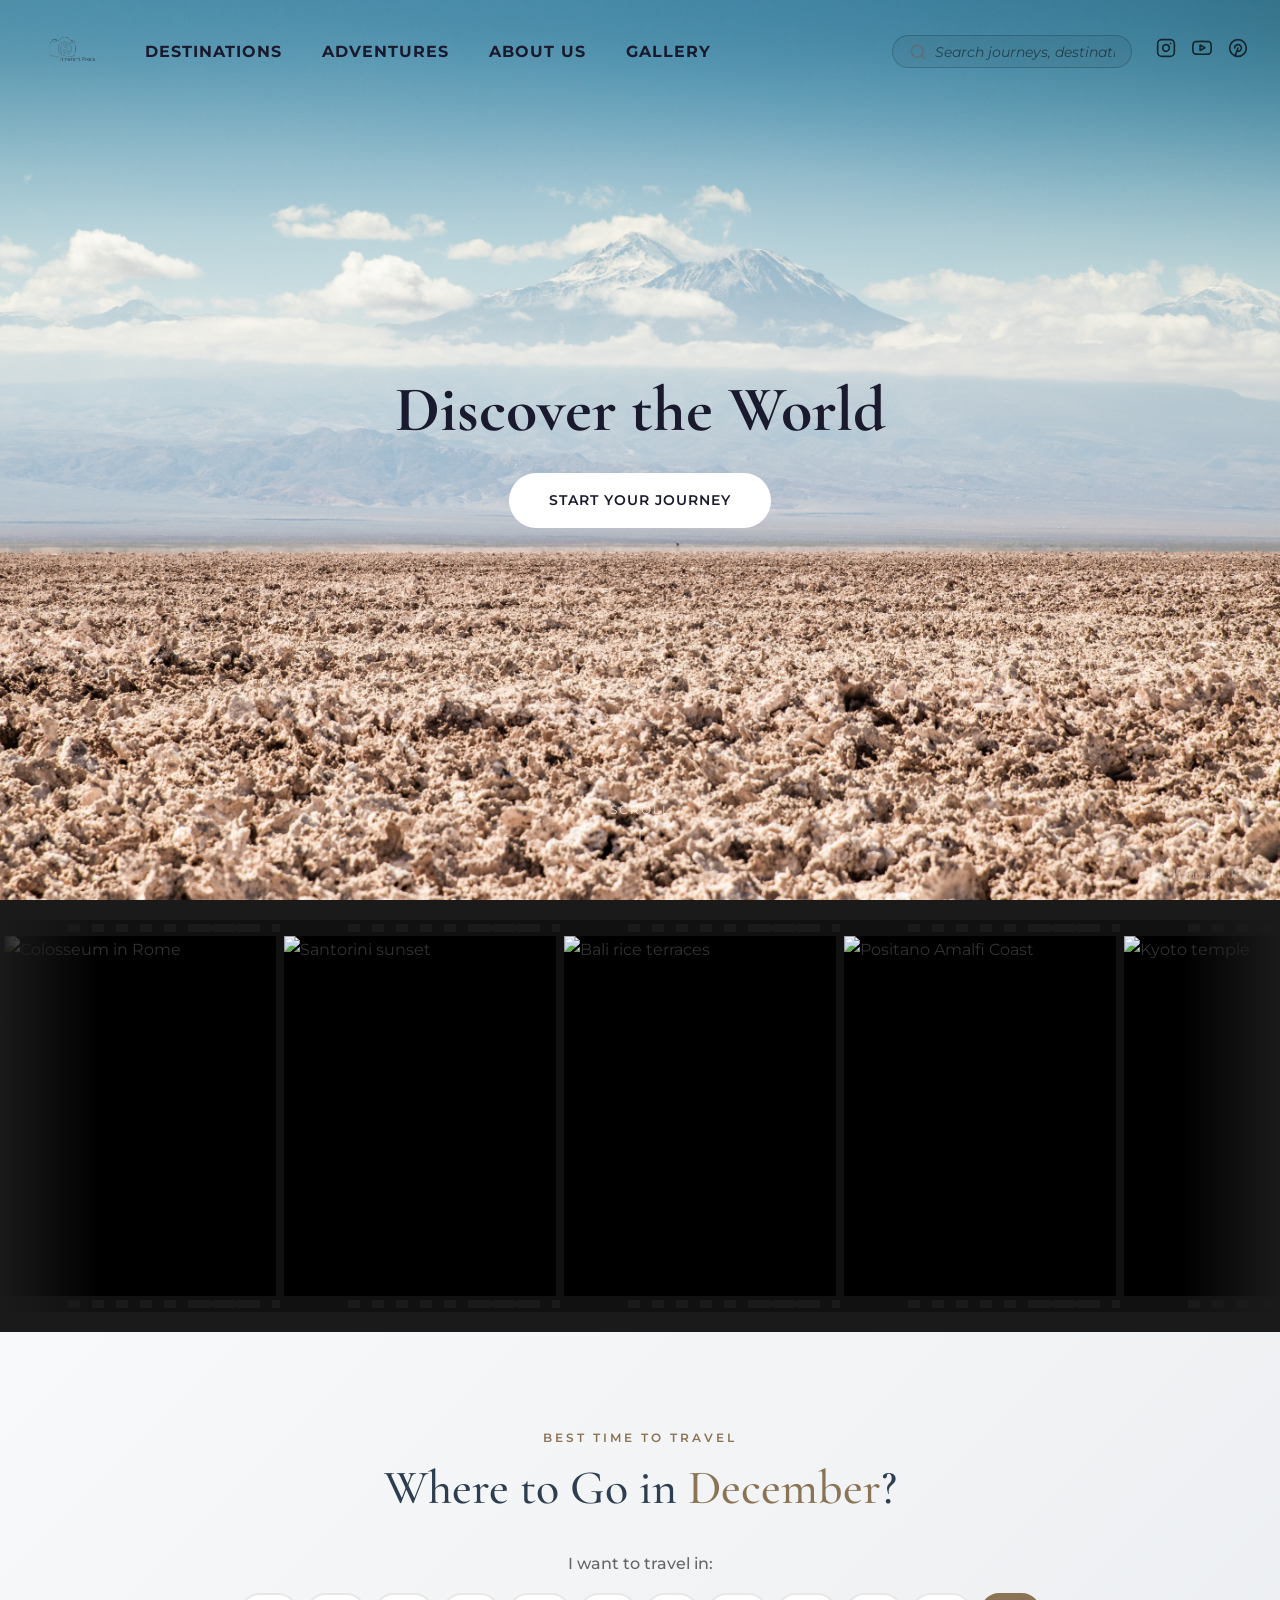
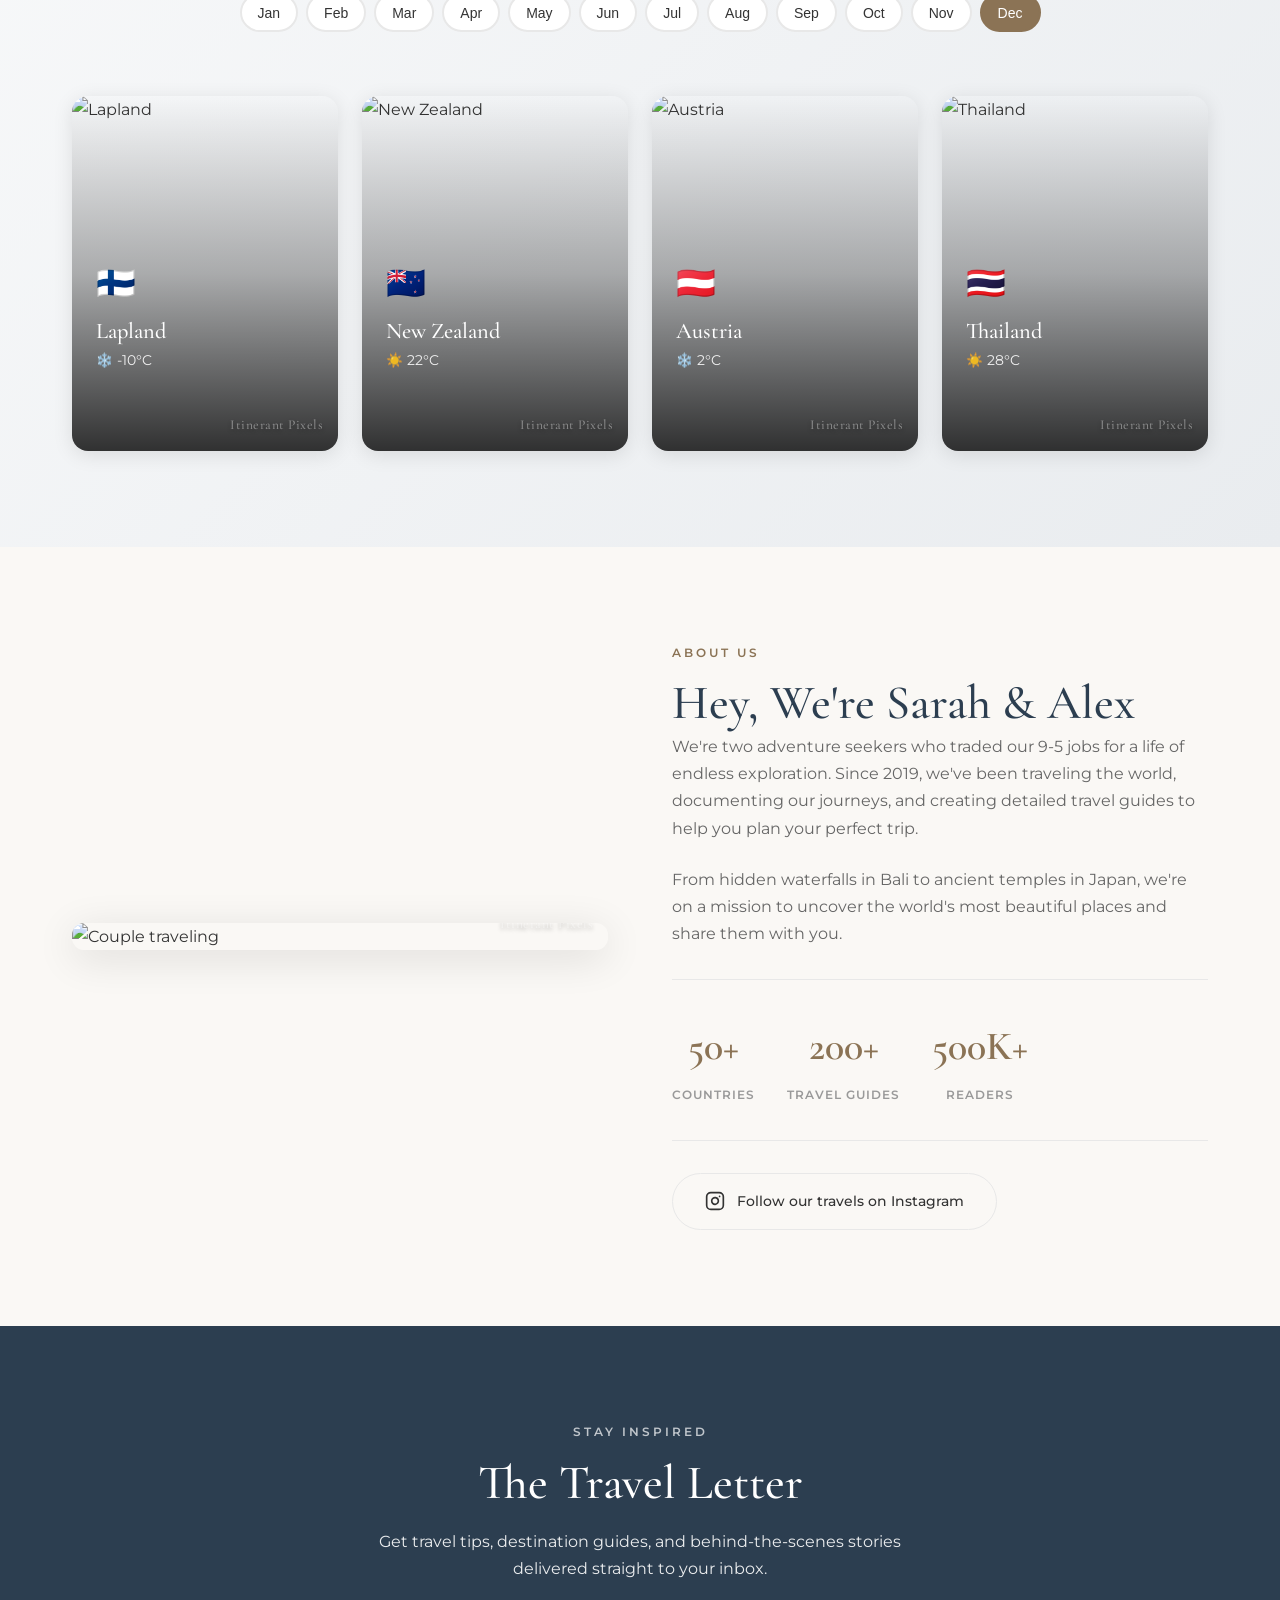
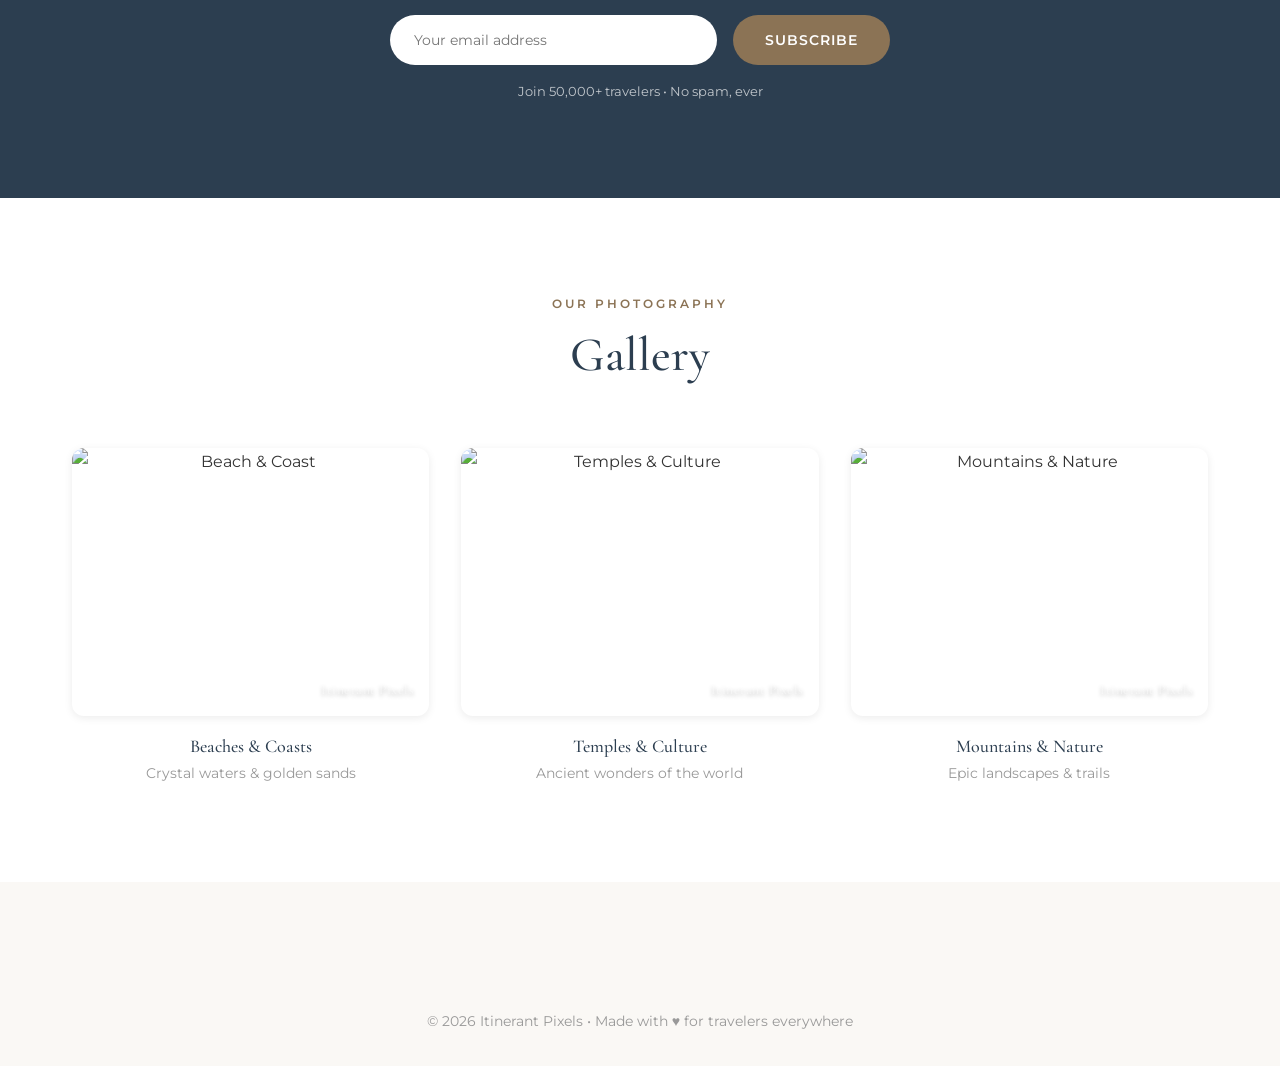
==== index.html @ 41bc4614 "Initial blog setup with navbar, hero, gallery, image protection" ====
<!DOCTYPE html>
<html lang="en">
<head>
    <meta charset="UTF-8">
    <meta name="viewport" content="width=device-width, initial-scale=1.0">
    <title>Itinerant Pixels - Travel Blog</title>
    <link rel="preconnect" href="https://fonts.googleapis.com">
    <link rel="preconnect" href="https://fonts.gstatic.com" crossorigin>
    <link href="https://fonts.googleapis.com/css2?family=Cormorant+Garamond:ital,wght@0,400;0,500;0,600;1,400&family=Montserrat:wght@300;400;500;600&display=swap" rel="stylesheet">
    <link rel="stylesheet" href="styles.css">
</head>
<body>
    <!-- Navigation -->
    <nav class="navbar">
        <div class="nav-container">
            <a href="#" class="logo"><img src="images/logo.png" alt="Itinerant Pixels"></a>
            <div class="nav-links-group">
                <button class="nav-toggle" aria-label="Toggle navigation">
                    <span></span>
                    <span></span>
                    <span></span>
                </button>
                <ul class="nav-menu">
                    <li class="nav-item dropdown">
                        <a href="#destinations" class="nav-link">Destinations</a>
                        <div class="dropdown-menu">
                            <div class="dropdown-column">
                                <h4>Europe</h4>
                                <a href="destination.html?d=italy">🇮🇹 Italy</a>
                                <a href="destination.html?d=greece">🇬🇷 Greece</a>
                                <a href="destination.html?d=portugal">🇵🇹 Portugal</a>
                                <a href="destination.html?d=spain">🇪🇸 Spain</a>
                                <a href="destination.html?d=france">🇫🇷 France</a>
                            </div>
                            <div class="dropdown-column">
                                <h4>Asia</h4>
                                <a href="destination.html?d=bali">🇮🇩 Bali</a>
                                <a href="destination.html?d=japan">🇯🇵 Japan</a>
                                <a href="destination.html?d=thailand">🇹🇭 Thailand</a>
                                <a href="destination.html?d=vietnam">🇻🇳 Vietnam</a>
                                <a href="destination.html?d=srilanka">🇱🇰 Sri Lanka</a>
                            </div>
                            <div class="dropdown-column">
                                <h4>Americas</h4>
                                <a href="destination.html?d=mexico">🇲🇽 Mexico</a>
                                <a href="destination.html?d=costarica">🇨🇷 Costa Rica</a>
                                <a href="destination.html?d=peru">🇵🇪 Peru</a>
                                <a href="destination.html?d=colombia">🇨🇴 Colombia</a>
                            </div>
                        </div>
                    </li>
                    <li class="nav-item"><a href="adventures.html" class="nav-link">Adventures</a></li>
                    <li class="nav-item"><a href="#about" class="nav-link">About Us</a></li>
                    <li class="nav-item"><a href="gallery.html" class="nav-link">Gallery</a></li>
                </ul>
            </div>
            <div class="nav-right-group">
                <div class="nav-search-inline">
                    <svg xmlns="http://www.w3.org/2000/svg" width="18" height="18" viewBox="0 0 24 24" fill="none" stroke="currentColor" stroke-width="2" stroke-linecap="round" stroke-linejoin="round"><circle cx="11" cy="11" r="8"></circle><line x1="21" y1="21" x2="16.65" y2="16.65"></line></svg>
                    <input type="text" class="nav-search-input" id="navSearchInput" placeholder="Search journeys, destinations...">
                </div>
                <div class="nav-social">
                    <a href="#" aria-label="Instagram"><svg xmlns="http://www.w3.org/2000/svg" width="20" height="20" viewBox="0 0 24 24" fill="none" stroke="currentColor" stroke-width="2" stroke-linecap="round" stroke-linejoin="round"><rect x="2" y="2" width="20" height="20" rx="5" ry="5"></rect><path d="M16 11.37A4 4 0 1 1 12.63 8 4 4 0 0 1 16 11.37z"></path><line x1="17.5" y1="6.5" x2="17.51" y2="6.5"></line></svg></a>
                    <a href="#" aria-label="YouTube"><svg xmlns="http://www.w3.org/2000/svg" width="20" height="20" viewBox="0 0 24 24" fill="none" stroke="currentColor" stroke-width="2" stroke-linecap="round" stroke-linejoin="round"><path d="M22.54 6.42a2.78 2.78 0 0 0-1.94-2C18.88 4 12 4 12 4s-6.88 0-8.6.46a2.78 2.78 0 0 0-1.94 2A29 29 0 0 0 1 11.75a29 29 0 0 0 .46 5.33A2.78 2.78 0 0 0 3.4 19c1.72.46 8.6.46 8.6.46s6.88 0 8.6-.46a2.78 2.78 0 0 0 1.94-2 29 29 0 0 0 .46-5.25 29 29 0 0 0-.46-5.33z"></path><polygon points="9.75 15.02 15.5 11.75 9.75 8.48 9.75 15.02"></polygon></svg></a>
                    <a href="#" aria-label="Pinterest"><svg xmlns="http://www.w3.org/2000/svg" width="20" height="20" viewBox="0 0 24 24" fill="none" stroke="currentColor" stroke-width="2" stroke-linecap="round" stroke-linejoin="round"><circle cx="12" cy="12" r="10"></circle><path d="M8 12c0-2.2 1.8-4 4-4s4 1.8 4 4-1.8 4-4 4"></path><path d="M12 12l-3 8"></path></svg></a>
                </div>
            </div>
        </div>
        <!-- Search Overlay -->
        <div class="search-overlay" id="searchOverlay">
            <div class="search-container">
                <form class="search-form" id="searchForm">
                    <input type="text" class="search-input" id="searchInput" placeholder="Search destinations, guides..." autocomplete="off">
                    <button type="submit" class="search-submit" aria-label="Search">
                        <svg xmlns="http://www.w3.org/2000/svg" width="24" height="24" viewBox="0 0 24 24" fill="none" stroke="currentColor" stroke-width="2" stroke-linecap="round" stroke-linejoin="round"><circle cx="11" cy="11" r="8"></circle><line x1="21" y1="21" x2="16.65" y2="16.65"></line></svg>
                    </button>
                </form>
                <button class="search-close" id="searchClose" aria-label="Close search">
                    <svg xmlns="http://www.w3.org/2000/svg" width="24" height="24" viewBox="0 0 24 24" fill="none" stroke="currentColor" stroke-width="2" stroke-linecap="round" stroke-linejoin="round"><line x1="18" y1="6" x2="6" y2="18"></line><line x1="6" y1="6" x2="18" y2="18"></line></svg>
                </button>
                <div class="search-suggestions">
                    <span class="search-label">Popular searches:</span>
                    <div class="search-tags">
                        <a href="destination.html?d=italy" class="search-tag">Italy</a>
                        <a href="destination.html?d=japan" class="search-tag">Japan</a>
                        <a href="destination.html?d=bali" class="search-tag">Bali</a>
                        <a href="destination.html?d=greece" class="search-tag">Greece</a>
                        <a href="destination.html?d=thailand" class="search-tag">Thailand</a>
                    </div>
                </div>
            </div>
        </div>
    </nav>

    <!-- Hero Section -->
    <header class="hero">
        <div class="hero-image">
            <img src="images/landing-page-cover.jpg" alt="Discover the World">
        </div>
        <div class="hero-content">
            <h1>Discover the World</h1>
            <a href="#destinations" class="hero-cta">Start Your Journey</a>
        </div>
        <div class="hero-scroll">
            <span>Scroll</span>
            <div class="scroll-line"></div>
        </div>
    </header>

    <!-- Film Strip Photo Carousel -->
    <section class="film-strip">
        <div class="film-track-wrapper">
            <div class="film-track" id="filmTrack">
                <!-- Film frame 1 - Rome, Italy -->
                <a href="destination.html?d=italy" class="film-frame" title="Rome, Italy - Classic 2-Week Itinerary">
                    <div class="film-sprocket top"></div>
                    <div class="film-photo">
                        <img src="https://images.unsplash.com/photo-1552832230-c0197dd311b5?w=600&q=80" alt="Colosseum in Rome">
                    </div>
                    <div class="film-sprocket bottom"></div>
                </a>
                <!-- Film frame 2 - Santorini, Greece -->
                <a href="destination.html?d=greece" class="film-frame" title="Santorini, Greece - Island Hopping">
                    <div class="film-sprocket top"></div>
                    <div class="film-photo">
                        <img src="https://images.unsplash.com/photo-1613395877344-13d4a8e0d49e?w=600&q=80" alt="Santorini sunset">
                    </div>
                    <div class="film-sprocket bottom"></div>
                </a>
                <!-- Film frame 3 - Bali, Indonesia -->
                <a href="destination.html?d=bali" class="film-frame" title="Ubud, Bali - Ultimate Bali Itinerary">
                    <div class="film-sprocket top"></div>
                    <div class="film-photo">
                        <img src="https://images.unsplash.com/photo-1537996194471-e657df975ab4?w=600&q=80" alt="Bali rice terraces">
                    </div>
                    <div class="film-sprocket bottom"></div>
                </a>
                <!-- Film frame 4 - Amalfi Coast -->
                <a href="destination.html?d=italy" class="film-frame" title="Positano, Italy - Amalfi Coast">
                    <div class="film-sprocket top"></div>
                    <div class="film-photo">
                        <img src="https://images.unsplash.com/photo-1533587851505-d119e13fa0d7?w=600&q=80" alt="Positano Amalfi Coast">
                    </div>
                    <div class="film-sprocket bottom"></div>
                </a>
                <!-- Film frame 5 - Kyoto, Japan -->
                <a href="destination.html?d=japan" class="film-frame" title="Kyoto, Japan - 2 Weeks in Japan">
                    <div class="film-sprocket top"></div>
                    <div class="film-photo">
                        <img src="https://images.unsplash.com/photo-1493976040374-85c8e12f0c0e?w=600&q=80" alt="Kyoto temple">
                    </div>
                    <div class="film-sprocket bottom"></div>
                </a>
                <!-- Film frame 6 - Tulum, Mexico -->
                <a href="destination.html?d=mexico" class="film-frame" title="Tulum, Mexico - Yucatan Road Trip">
                    <div class="film-sprocket top"></div>
                    <div class="film-photo">
                        <img src="https://images.unsplash.com/photo-1518638150340-f706e86654de?w=600&q=80" alt="Tulum ruins">
                    </div>
                    <div class="film-sprocket bottom"></div>
                </a>
                <!-- Film frame 7 - Iceland -->
                <a href="destination.html?d=iceland" class="film-frame" title="Iceland - Ring Road Adventure">
                    <div class="film-sprocket top"></div>
                    <div class="film-photo">
                        <img src="https://images.unsplash.com/photo-1520769669658-f07657f5a307?w=600&q=80" alt="Iceland northern lights">
                    </div>
                    <div class="film-sprocket bottom"></div>
                </a>
                <!-- Film frame 8 - Cinque Terre -->
                <a href="destination.html?d=italy" class="film-frame" title="Cinque Terre, Italy - Northern Italy">
                    <div class="film-sprocket top"></div>
                    <div class="film-photo">
                        <img src="https://images.unsplash.com/photo-1516483638261-f4dbaf036963?w=600&q=80" alt="Cinque Terre colorful houses">
                    </div>
                    <div class="film-sprocket bottom"></div>
                </a>
                <!-- Film frame 9 - Thailand -->
                <a href="destination.html?d=thailand" class="film-frame" title="Phi Phi Islands, Thailand">
                    <div class="film-sprocket top"></div>
                    <div class="film-photo">
                        <img src="https://images.unsplash.com/photo-1552465011-b4e21bf6e79a?w=600&q=80" alt="Thailand longtail boat">
                    </div>
                    <div class="film-sprocket bottom"></div>
                </a>
                <!-- Film frame 10 - Tuscany -->
                <a href="destination.html?d=italy" class="film-frame" title="Val d'Orcia, Tuscany">
                    <div class="film-sprocket top"></div>
                    <div class="film-photo">
                        <img src="https://images.unsplash.com/photo-1467269204594-9661b134dd2b?w=600&q=80" alt="Tuscany countryside">
                    </div>
                    <div class="film-sprocket bottom"></div>
                </a>
                <!-- Film frame 11 - Maldives -->
                <a href="destination.html?d=maldives" class="film-frame" title="Maldives - Paradise Islands">
                    <div class="film-sprocket top"></div>
                    <div class="film-photo">
                        <img src="https://images.unsplash.com/photo-1514282401047-d79a71a590e8?w=600&q=80" alt="Maldives beach">
                    </div>
                    <div class="film-sprocket bottom"></div>
                </a>
                <!-- Film frame 12 - Portugal -->
                <a href="destination.html?d=portugal" class="film-frame" title="Lisbon, Portugal - Algarve Coast">
                    <div class="film-sprocket top"></div>
                    <div class="film-photo">
                        <img src="https://images.unsplash.com/photo-1555881400-74d7acaacd8b?w=600&q=80" alt="Lisbon tram">
                    </div>
                    <div class="film-sprocket bottom"></div>
                </a>
            </div>
        </div>
    </section>

    <!-- Where to Go Next - Month Based Recommendations -->
    <section class="where-to-go" id="destinations">
        <div class="container">
            <div class="section-header">
                <span class="section-subtitle">Best Time to Travel</span>
                <h2>Where to Go in <span id="selectedMonthName">February</span>?</h2>
            </div>
            <div class="month-selector">
                <span class="month-label">I want to travel in:</span>
                <div class="month-buttons" id="monthButtons">
                    <button class="month-btn" data-month="0">Jan</button>
                    <button class="month-btn" data-month="1">Feb</button>
                    <button class="month-btn" data-month="2">Mar</button>
                    <button class="month-btn" data-month="3">Apr</button>
                    <button class="month-btn" data-month="4">May</button>
                    <button class="month-btn" data-month="5">Jun</button>
                    <button class="month-btn" data-month="6">Jul</button>
                    <button class="month-btn" data-month="7">Aug</button>
                    <button class="month-btn" data-month="8">Sep</button>
                    <button class="month-btn" data-month="9">Oct</button>
                    <button class="month-btn" data-month="10">Nov</button>
                    <button class="month-btn" data-month="11">Dec</button>
                </div>
            </div>
            <div class="destinations-grid" id="monthDestinations">
                <!-- Destinations will be populated by JavaScript -->
            </div>
        </div>
    </section>

    <!-- About Section -->
    <section id="about" class="about">
        <div class="container">
            <div class="about-grid">
                <div class="about-image">
                    <img src="https://images.unsplash.com/photo-1522199710521-72d69614c702?w=800&q=80" alt="Couple traveling">
                </div>
                <div class="about-content">
                    <span class="section-subtitle">About Us</span>
                    <h2>Hey, We're Sarah & Alex</h2>
                    <p>We're two adventure seekers who traded our 9-5 jobs for a life of endless exploration. Since 2019, we've been traveling the world, documenting our journeys, and creating detailed travel guides to help you plan your perfect trip.</p>
                    <p>From hidden waterfalls in Bali to ancient temples in Japan, we're on a mission to uncover the world's most beautiful places and share them with you.</p>
                    <div class="about-stats">
                        <div class="stat">
                            <span class="stat-number">50+</span>
                            <span class="stat-label">Countries</span>
                        </div>
                        <div class="stat">
                            <span class="stat-number">200+</span>
                            <span class="stat-label">Travel Guides</span>
                        </div>
                        <div class="stat">
                            <span class="stat-number">500K+</span>
                            <span class="stat-label">Readers</span>
                        </div>
                    </div>
                    <a href="https://instagram.com/itinerantpixels" target="_blank" class="instagram-link">
                        <svg xmlns="http://www.w3.org/2000/svg" width="20" height="20" viewBox="0 0 24 24" fill="none" stroke="currentColor" stroke-width="2" stroke-linecap="round" stroke-linejoin="round"><rect x="2" y="2" width="20" height="20" rx="5" ry="5"></rect><path d="M16 11.37A4 4 0 1 1 12.63 8 4 4 0 0 1 16 11.37z"></path><line x1="17.5" y1="6.5" x2="17.51" y2="6.5"></line></svg>
                        Follow our travels on Instagram
                    </a>
                </div>
            </div>
        </div>
    </section>

    <!-- Newsletter Section -->
    <section class="newsletter">
        <div class="container">
            <div class="newsletter-content">
                <span class="section-subtitle">Stay Inspired</span>
                <h2>The Travel Letter</h2>
                <p>Get travel tips, destination guides, and behind-the-scenes stories delivered straight to your inbox.</p>
                <form class="newsletter-form">
                    <input type="email" placeholder="Your email address" required>
                    <button type="submit">Subscribe</button>
                </form>
                <span class="newsletter-note">Join 50,000+ travelers • No spam, ever</span>
            </div>
        </div>
    </section>

    <!-- Gallery Preview -->
    <section id="gallery" class="shop-preview">
        <div class="container">
            <div class="section-header">
                <span class="section-subtitle">Our Photography</span>
                <h2>Gallery</h2>
            </div>
            <div class="shop-grid">
                <a href="gallery.html" class="shop-item">
                    <div class="shop-image">
                        <img src="https://images.unsplash.com/photo-1506929562872-bb421503ef21?w=400&q=80" alt="Beach & Coast">
                    </div>
                    <h4>Beaches & Coasts</h4>
                    <p>Crystal waters & golden sands</p>
                </a>
                <a href="gallery.html" class="shop-item">
                    <div class="shop-image">
                        <img src="https://images.unsplash.com/photo-1493976040374-85c8e12f0c0e?w=400&q=80" alt="Temples & Culture">
                    </div>
                    <h4>Temples & Culture</h4>
                    <p>Ancient wonders of the world</p>
                </a>
                <a href="gallery.html" class="shop-item">
                    <div class="shop-image">
                        <img src="https://images.unsplash.com/photo-1506905925346-21bda4d32df4?w=400&q=80" alt="Mountains & Nature">
                    </div>
                    <h4>Mountains & Nature</h4>
                    <p>Epic landscapes & trails</p>
                </a>
            </div>
        </div>
    </section>

    <!-- Footer -->
    <footer class="footer">
        <div class="container">
            <div class="footer-bottom">
                <p>© 2026 Itinerant Pixels • Made with ♥ for travelers everywhere</p>
            </div>
        </div>
    </footer>

    <script src="codata-api.js"></script>
    <script src="script.js"></script>
</body>
</html>
---- styles.css ----
/* ========================================
   WANDERLUST & WONDER - Travel Blog
   Inspired by Salt in Our Hair
   ======================================== */

/* CSS Variables */
:root {
    --color-primary: #2c3e50;
    --color-secondary: #8b7355;
    --color-accent: #d4a574;
    --color-text: #333333;
    --color-text-light: #666666;
    --color-text-muted: #999999;
    --color-white: #ffffff;
    --color-cream: #faf8f5;
    --color-light-gray: #f5f5f5;
    --color-border: #e8e8e8;
    
    --font-heading: 'Cormorant Garamond', Georgia, serif;
    --font-body: 'Montserrat', -apple-system, BlinkMacSystemFont, sans-serif;
    
    --spacing-xs: 0.5rem;
    --spacing-sm: 1rem;
    --spacing-md: 2rem;
    --spacing-lg: 4rem;
    --spacing-xl: 6rem;
    --spacing-2xl: 8rem;
    
    --transition-fast: 0.2s ease;
    --transition-normal: 0.3s ease;
    --transition-slow: 0.5s ease;
    
    --shadow-sm: 0 2px 8px rgba(0, 0, 0, 0.08);
    --shadow-md: 0 4px 20px rgba(0, 0, 0, 0.1);
    --shadow-lg: 0 8px 40px rgba(0, 0, 0, 0.12);
    
    --max-width: 1400px;
    --content-width: 1200px;
}

/* Reset & Base */
*, *::before, *::after {
    margin: 0;
    padding: 0;
    box-sizing: border-box;
}

html {
    scroll-behavior: smooth;
    font-size: 16px;
}

body {
    font-family: var(--font-body);
    font-weight: 400;
    line-height: 1.7;
    color: var(--color-text);
    background-color: var(--color-white);
    -webkit-font-smoothing: antialiased;
    -moz-osx-font-smoothing: grayscale;
}

img {
    max-width: 100%;
    height: auto;
    display: block;
    /* Image Protection */
    user-select: none;
    -webkit-user-drag: none;
    -webkit-touch-callout: none;
    pointer-events: none;
}

/* Re-enable pointer events for clickable image containers */
a img {
    pointer-events: auto;
}

/* Image Protection Overlay - Add to all image containers */
.film-photo,
.destination-card-month,
.adventure-image,
.shop-image,
.about-image,
.itinerary-card-image {
    position: relative;
}

.film-photo::before,
.destination-card-month::before,
.adventure-image::before,
.shop-image::before,
.about-image::before,
.itinerary-card-image::before {
    content: '';
    position: absolute;
    inset: 0;
    background: transparent;
    z-index: 5;
    pointer-events: auto;
}

/* Watermark Overlay */
.hero-image::after,
.film-photo::after,
.destination-card-month::after,
.adventure-image::after,
.shop-image::after,
.about-image::after {
    content: 'Itinerant Pixels';
    position: absolute;
    bottom: 15px;
    right: 15px;
    color: rgba(255, 255, 255, 0.4);
    font-family: var(--font-heading);
    font-size: 0.85rem;
    font-weight: 500;
    text-shadow: 0 2px 4px rgba(0, 0, 0, 0.3);
    pointer-events: none;
    z-index: 10;
    letter-spacing: 0.5px;
}

a {
    text-decoration: none;
    color: inherit;
    transition: var(--transition-fast);
}

ul {
    list-style: none;
}

.container {
    max-width: var(--content-width);
    margin: 0 auto;
    padding: 0 var(--spacing-md);
}

/* Typography */
h1, h2, h3, h4, h5, h6 {
    font-family: var(--font-heading);
    font-weight: 500;
    line-height: 1.2;
    color: var(--color-primary);
}

h1 { font-size: clamp(2.5rem, 5vw, 4.5rem); }
h2 { font-size: clamp(2rem, 4vw, 3rem); }
h3 { font-size: clamp(1.25rem, 2vw, 1.75rem); }
h4 { font-size: 1.125rem; }

p {
    margin-bottom: 1rem;
}

/* ========================================
   Navigation
   ======================================== */
.navbar {
    position: absolute;
    top: 0;
    left: 0;
    right: 0;
    z-index: 1000;
    background: transparent;
    border-bottom: none;
    transition: var(--transition-normal);
}

.navbar.scrolled {
    /* No change on scroll - navbar scrolls away */
}

.nav-container {
    max-width: var(--max-width);
    margin: 0 auto;
    padding: 1.2rem 2rem;
    display: flex;
    align-items: center;
    justify-content: space-between;
    position: relative;
}

.logo {
    flex-shrink: 0;
}

.logo img {
    height: 65px;
    width: auto;
    object-fit: contain;
    background: transparent;
    pointer-events: auto;
    display: block;
}

.nav-links-group {
    display: flex;
    align-items: center;
    margin-left: 3rem;
}

.nav-right-group {
    display: flex;
    align-items: center;
    gap: 1.5rem;
    margin-left: auto;
}

.nav-menu {
    display: flex;
    align-items: center;
    gap: 2.5rem;
}

.nav-link {
    font-size: 1rem;
    font-weight: 700;
    letter-spacing: 1px;
    text-transform: uppercase;
    color: #1a1a2e;
    padding: 0.5rem 0;
    position: relative;
}

.nav-link::after {
    content: '';
    position: absolute;
    bottom: 0;
    left: 0;
    width: 0;
    height: 1px;
    background: #000000;
    transition: var(--transition-normal);
}

.nav-link:hover::after {
    width: 100%;
}

.nav-link.write-link {
    background: rgba(0, 0, 0, 0.1);
    color: #000000;
    padding: 0.5rem 1rem;
    border-radius: 50px;
    border: 1px solid rgba(0, 0, 0, 0.3);
}

.nav-link.write-link:hover {
    background: #000000;
    color: var(--color-white);
}

.nav-link.write-link::after {
    display: none;
}

/* Dropdown Menu */
.dropdown {
    position: relative;
}

.dropdown-menu {
    position: absolute;
    top: 100%;
    left: 50%;
    transform: translateX(-50%) translateY(10px);
    background: var(--color-white);
    border-radius: 8px;
    box-shadow: var(--shadow-lg);
    padding: 1.5rem;
    display: none;
    gap: 2rem;
    min-width: 500px;
    opacity: 0;
    visibility: hidden;
    transition: var(--transition-normal);
}

.dropdown:hover .dropdown-menu {
    display: flex;
    opacity: 1;
    visibility: visible;
    transform: translateX(-50%) translateY(0);
}

.dropdown-column h4 {
    font-family: var(--font-body);
    font-size: 0.75rem;
    font-weight: 600;
    text-transform: uppercase;
    letter-spacing: 1px;
    color: var(--color-text-muted);
    margin-bottom: 0.75rem;
}

.dropdown-column a {
    display: block;
    padding: 0.4rem 0;
    font-size: 0.9rem;
    color: var(--color-text);
}

.dropdown-column a:hover {
    color: var(--color-secondary);
}

/* Adventures Dropdown */
.adventures-menu {
    flex-direction: column !important;
    gap: 0.5rem !important;
    min-width: 320px !important;
    padding: 1rem !important;
}

.adventure-item {
    display: flex;
    align-items: center;
    gap: 1rem;
    padding: 0.75rem 1rem;
    border-radius: 8px;
    cursor: pointer;
    transition: var(--transition-normal);
}

.adventure-item:hover {
    background: var(--color-cream);
}

.adventure-icon {
    font-size: 1.75rem;
    flex-shrink: 0;
}

.adventure-info h4 {
    font-family: var(--font-heading);
    font-size: 0.95rem;
    font-weight: 600;
    color: var(--color-primary);
    margin-bottom: 0.15rem;
    text-transform: none;
    letter-spacing: 0;
}

.adventure-info p {
    font-size: 0.8rem;
    color: var(--color-text-muted);
    margin: 0;
}

.adventure-item:hover .adventure-info h4 {
    color: var(--color-secondary);
}

.nav-social {
    display: flex;
    gap: 1rem;
}

.nav-social a {
    color: rgba(0, 0, 0, 0.7);
}

.nav-social a:hover {
    color: #000000;
}

/* Inline Search */
.nav-search-inline {
    display: flex;
    align-items: center;
    gap: 0.5rem;
    background: rgba(0, 0, 0, 0.05);
    border: 1px solid rgba(0, 0, 0, 0.2);
    border-radius: 50px;
    padding: 0.4rem 1rem;
    transition: var(--transition-normal);
}

.nav-search-inline:focus-within {
    background: rgba(0, 0, 0, 0.08);
    border-color: rgba(0, 0, 0, 0.4);
}

.nav-search-inline svg {
    color: var(--color-text-light);
    opacity: 0.7;
    flex-shrink: 0;
}

.nav-search-input {
    background: none;
    border: none;
    outline: none;
    color: #000000;
    font-size: 0.9rem;
    width: 180px;
    font-family: inherit;
}

.nav-search-input::placeholder {
    color: rgba(0, 0, 0, 0.5);
    font-style: italic;
}

/* Search Button */
.nav-search-btn {
    background: none;
    border: none;
    cursor: pointer;
    color: var(--color-text-light);
    padding: 0;
    display: flex;
    align-items: center;
    justify-content: center;
    transition: var(--transition-normal);
}

.nav-search-btn:hover {
    color: var(--color-secondary);
}

/* Search Overlay */
.search-overlay {
    position: absolute;
    top: 100%;
    left: 0;
    right: 0;
    background: var(--color-white);
    padding: 2rem;
    box-shadow: var(--shadow-lg);
    opacity: 0;
    visibility: hidden;
    transform: translateY(-10px);
    transition: all 0.3s ease;
}

.search-overlay.active {
    opacity: 1;
    visibility: visible;
    transform: translateY(0);
}

.search-container {
    max-width: 700px;
    margin: 0 auto;
    position: relative;
}

.search-form {
    display: flex;
    align-items: center;
    gap: 1rem;
    background: var(--color-cream);
    border-radius: 50px;
    padding: 0.75rem 1.5rem;
    border: 2px solid transparent;
    transition: var(--transition-normal);
}

.search-form:focus-within {
    border-color: var(--color-secondary);
    background: var(--color-white);
}

.search-input {
    flex: 1;
    border: none;
    background: transparent;
    font-size: 1.1rem;
    font-family: var(--font-body);
    color: var(--color-text);
    outline: none;
}

.search-input::placeholder {
    color: var(--color-text-muted);
}

.search-submit {
    background: var(--color-secondary);
    border: none;
    border-radius: 50%;
    width: 44px;
    height: 44px;
    display: flex;
    align-items: center;
    justify-content: center;
    cursor: pointer;
    color: var(--color-white);
    transition: var(--transition-normal);
}

.search-submit:hover {
    background: var(--color-primary);
    transform: scale(1.05);
}

.search-close {
    position: absolute;
    top: 0;
    right: -50px;
    background: none;
    border: none;
    cursor: pointer;
    color: var(--color-text-light);
    padding: 0.5rem;
    transition: var(--transition-normal);
}

.search-close:hover {
    color: var(--color-primary);
}

.search-suggestions {
    margin-top: 1.5rem;
    text-align: center;
}

.search-label {
    font-size: 0.8rem;
    color: var(--color-text-muted);
    text-transform: uppercase;
    letter-spacing: 1px;
    display: block;
    margin-bottom: 0.75rem;
}

.search-tags {
    display: flex;
    justify-content: center;
    flex-wrap: wrap;
    gap: 0.5rem;
}

.search-tag {
    padding: 0.5rem 1rem;
    background: var(--color-cream);
    border-radius: 20px;
    font-size: 0.875rem;
    color: var(--color-text);
    transition: var(--transition-normal);
}

.search-tag:hover {
    background: var(--color-secondary);
    color: var(--color-white);
}

/* Mobile Navigation */
.nav-toggle {
    display: none;
    flex-direction: column;
    gap: 5px;
    background: none;
    border: none;
    cursor: pointer;
    padding: 5px;
}

.nav-toggle span {
    width: 24px;
    height: 2px;
    background: var(--color-text);
    transition: var(--transition-normal);
}

/* ========================================
   Hero Section
   ======================================== */
.hero {
    position: relative;
    height: 100vh;
    min-height: 600px;
    display: flex;
    align-items: center;
    justify-content: center;
    overflow: hidden;
}

.hero-image {
    position: absolute;
    inset: 0;
    z-index: 0;
}

.hero-image img {
    width: 100%;
    height: 100%;
    object-fit: cover;
}

/* Transparent overlay for click protection (no darkening) */
.hero-image::before {
    content: '';
    position: absolute;
    inset: 0;
    background: transparent;
    z-index: 1;
    pointer-events: auto;
}

/* Watermark on hero */
.hero-image::after {
    content: 'Itinerant Pixels';
    position: absolute;
    bottom: 15px;
    right: 15px;
    color: rgba(255, 255, 255, 0.4);
    font-family: var(--font-heading);
    font-size: 0.85rem;
    font-weight: 500;
    text-shadow: 0 2px 4px rgba(0, 0, 0, 0.3);
    pointer-events: none;
    z-index: 10;
    letter-spacing: 0.5px;
}

.hero-content {
    position: relative;
    z-index: 100;
    text-align: center;
    color: #1a1a2e;
    padding: 0 var(--spacing-md);
}

.hero-subtitle {
    display: block;
    font-size: 0.875rem;
    font-weight: 500;
    letter-spacing: 3px;
    text-transform: uppercase;
    margin-bottom: 1rem;
    opacity: 0.9;
}

.hero h1 {
    color: #1a1a2e;
    margin-bottom: 1.5rem;
    font-weight: 700;
}

.hero-tagline {
    font-size: 1.25rem;
    font-weight: 300;
    max-width: 600px;
    margin: 0 auto 2rem;
    opacity: 0.95;
}

.hero-cta {
    display: inline-block;
    padding: 1rem 2.5rem;
    background: var(--color-white);
    color: #1a1a2e;
    font-size: 0.875rem;
    font-weight: 600;
    letter-spacing: 1px;
    text-transform: uppercase;
    border-radius: 50px;
    transition: var(--transition-normal);
}

.hero-cta:hover {
    background: var(--color-secondary);
    color: var(--color-white);
    transform: translateY(-2px);
    box-shadow: var(--shadow-md);
}

.hero-scroll {
    position: absolute;
    bottom: 2rem;
    left: 50%;
    transform: translateX(-50%);
    display: flex;
    flex-direction: column;
    align-items: center;
    color: var(--color-white);
    opacity: 0.8;
}

.hero-scroll span {
    font-size: 0.75rem;
    letter-spacing: 2px;
    text-transform: uppercase;
    margin-bottom: 0.5rem;
}

.scroll-line {
    width: 1px;
    height: 40px;
    background: linear-gradient(to bottom, var(--color-white), transparent);
    animation: scrollPulse 2s ease-in-out infinite;
}

@keyframes scrollPulse {
    0%, 100% { opacity: 0.5; transform: scaleY(1); }
    50% { opacity: 1; transform: scaleY(1.2); }
}

/* ========================================
   Section Styling
   ======================================== */
section {
    padding: var(--spacing-xl) 0;
}

.section-header {
    text-align: center;
    margin-bottom: var(--spacing-lg);
}

.section-subtitle {
    display: block;
    font-size: 0.75rem;
    font-weight: 600;
    letter-spacing: 3px;
    text-transform: uppercase;
    color: var(--color-secondary);
    margin-bottom: 0.75rem;
}

.view-all-link {
    display: inline-block;
    margin-top: var(--spacing-lg);
    font-size: 0.875rem;
    font-weight: 500;
    color: var(--color-secondary);
    letter-spacing: 0.5px;
}

.view-all-link:hover {
    color: var(--color-primary);
}

/* ========================================
   Destinations Grid
   ======================================== */
.destinations {
    background: var(--color-cream);
}

.destination-grid {
    display: grid;
    grid-template-columns: repeat(3, 1fr);
    grid-template-rows: repeat(2, 280px);
    gap: 1.5rem;
}

.destination-card {
    position: relative;
    border-radius: 12px;
    overflow: hidden;
    cursor: pointer;
}

.destination-card.large {
    grid-row: span 2;
}

.destination-card img {
    width: 100%;
    height: 100%;
    object-fit: cover;
    transition: var(--transition-slow);
}

.destination-card:hover img {
    transform: scale(1.05);
}

.destination-overlay {
    position: absolute;
    inset: 0;
    background: linear-gradient(to top, rgba(0, 0, 0, 0.6) 0%, transparent 60%);
    display: flex;
    flex-direction: column;
    justify-content: flex-end;
    padding: 1.5rem;
    color: var(--color-white);
}

.destination-flag {
    font-size: 1.5rem;
    margin-bottom: 0.5rem;
}

.destination-card h3 {
    color: var(--color-white);
    margin-bottom: 0.25rem;
}

.destination-card p {
    font-size: 0.875rem;
    opacity: 0.9;
    margin: 0;
}

/* ========================================
   Blog Posts Grid
   ======================================== */
.posts-grid {
    display: grid;
    grid-template-columns: repeat(3, 1fr);
    gap: 2rem;
}

.post-card {
    background: var(--color-white);
    border-radius: 12px;
    overflow: hidden;
    box-shadow: var(--shadow-sm);
    transition: var(--transition-normal);
}

.post-card:hover {
    transform: translateY(-5px);
    box-shadow: var(--shadow-md);
}

.post-card.featured {
    grid-column: span 2;
}

.post-card a {
    display: block;
}

.post-image {
    position: relative;
    overflow: hidden;
    aspect-ratio: 16/10;
}

.post-card.featured .post-image {
    aspect-ratio: 21/10;
}

.post-image img {
    width: 100%;
    height: 100%;
    object-fit: cover;
    transition: var(--transition-slow);
}

.post-card:hover .post-image img {
    transform: scale(1.05);
}

.post-category {
    position: absolute;
    top: 1rem;
    left: 1rem;
    padding: 0.4rem 1rem;
    background: var(--color-white);
    font-size: 0.75rem;
    font-weight: 600;
    letter-spacing: 1px;
    text-transform: uppercase;
    border-radius: 50px;
    color: var(--color-primary);
}

.post-content {
    padding: 1.5rem;
}

.post-content h3 {
    margin-bottom: 0.75rem;
    transition: var(--transition-fast);
}

.post-card:hover .post-content h3 {
    color: var(--color-secondary);
}

.post-content p {
    font-size: 0.9rem;
    color: var(--color-text-light);
    line-height: 1.6;
}

.read-more {
    display: inline-block;
    font-size: 0.875rem;
    font-weight: 500;
    color: var(--color-secondary);
    margin-top: 0.5rem;
}

/* ========================================
   Where to Go - Month Based Recommendations
   ======================================== */
.where-to-go {
    background: linear-gradient(135deg, #f8f9fa 0%, #e9ecef 100%);
    padding: var(--spacing-xl) 0;
}

.where-to-go .section-header {
    text-align: center;
    margin-bottom: var(--spacing-md);
}

.where-to-go .section-header h2 {
    display: inline;
}

.where-to-go .section-header h2 span {
    color: var(--color-secondary);
    position: relative;
}

.month-selector {
    display: flex;
    flex-direction: column;
    align-items: center;
    gap: 1rem;
    margin-bottom: var(--spacing-lg);
}

.month-label {
    font-size: 1rem;
    color: var(--color-text-light);
    font-weight: 500;
}

.month-buttons {
    display: flex;
    flex-wrap: wrap;
    justify-content: center;
    gap: 0.5rem;
}

.month-btn {
    padding: 0.6rem 1rem;
    border: 2px solid var(--color-border);
    background: var(--color-white);
    border-radius: 25px;
    font-size: 0.875rem;
    font-weight: 500;
    color: var(--color-text);
    cursor: pointer;
    transition: all 0.3s ease;
}

.month-btn:hover {
    border-color: var(--color-secondary);
    color: var(--color-secondary);
}

.month-btn.active {
    background: var(--color-secondary);
    border-color: var(--color-secondary);
    color: var(--color-white);
}

.destinations-grid {
    display: grid;
    grid-template-columns: repeat(4, 1fr);
    gap: 1.5rem;
}

.destination-card-month {
    position: relative;
    border-radius: 16px;
    overflow: hidden;
    aspect-ratio: 3/4;
    box-shadow: var(--shadow-md);
    transition: all 0.4s ease;
}

.destination-card-month:hover {
    transform: translateY(-8px);
    box-shadow: 0 20px 40px rgba(0, 0, 0, 0.2);
}

.destination-card-month img {
    width: 100%;
    height: 100%;
    object-fit: cover;
    transition: transform 0.5s ease;
}

.destination-card-month:hover img {
    transform: scale(1.1);
}

.destination-card-month .overlay {
    position: absolute;
    inset: 0;
    background: linear-gradient(
        to top,
        rgba(0, 0, 0, 0.8) 0%,
        rgba(0, 0, 0, 0.3) 50%,
        transparent 100%
    );
    display: flex;
    flex-direction: column;
    justify-content: flex-end;
    padding: 1.5rem;
    color: var(--color-white);
}

.destination-card-month .flag {
    font-size: 2rem;
    margin-bottom: 0.5rem;
}

.destination-card-month h3 {
    font-family: var(--font-heading);
    font-size: 1.4rem;
    color: var(--color-white);
    margin-bottom: 0.25rem;
}

.destination-card-month .weather {
    font-size: 0.85rem;
    opacity: 0.9;
    display: flex;
    align-items: center;
    gap: 0.5rem;
}

.destination-card-month .reason {
    font-size: 0.8rem;
    margin-top: 0.5rem;
    padding-top: 0.5rem;
    border-top: 1px solid rgba(255, 255, 255, 0.3);
    opacity: 0;
    transform: translateY(10px);
    transition: all 0.3s ease;
}

.destination-card-month:hover .reason {
    opacity: 1;
    transform: translateY(0);
}

/* Responsive Where to Go */
@media (max-width: 1024px) {
    .destinations-grid {
        grid-template-columns: repeat(2, 1fr);
    }
}

@media (max-width: 600px) {
    .destinations-grid {
        grid-template-columns: 1fr;
        max-width: 350px;
        margin: 0 auto;
    }
    
    .month-btn {
        padding: 0.5rem 0.75rem;
        font-size: 0.8rem;
    }
}

/* ========================================
   Film Strip Photo Carousel
   ======================================== */
.film-strip {
    background: #1a1a1a;
    padding: 0;
    overflow: hidden;
    position: relative;
}

.film-strip::before,
.film-strip::after {
    content: '';
    position: absolute;
    top: 0;
    bottom: 0;
    width: 100px;
    z-index: 10;
    pointer-events: none;
}

.film-strip::before {
    left: 0;
    background: linear-gradient(to right, #1a1a1a 0%, transparent 100%);
}

.film-strip::after {
    right: 0;
    background: linear-gradient(to left, #1a1a1a 0%, transparent 100%);
}

.film-track-wrapper {
    overflow: hidden;
    padding: 20px 0;
}

.film-track {
    display: flex;
    gap: 0;
    animation: filmScroll 40s linear infinite;
    width: max-content;
}

.film-track:hover {
    animation-play-state: paused;
}

@keyframes filmScroll {
    0% {
        transform: translateX(0);
    }
    100% {
        transform: translateX(-50%);
    }
}

.film-frame {
    flex: 0 0 auto;
    width: 280px;
    background: #111;
    position: relative;
    cursor: pointer;
    transition: transform 0.3s ease;
}

.film-frame:hover {
    transform: scale(1.05);
    z-index: 5;
}

.film-sprocket {
    height: 16px;
    background: #111;
    display: flex;
    justify-content: space-around;
    align-items: center;
    padding: 0 8px;
}

.film-sprocket::before,
.film-sprocket::after {
    content: '';
    width: 12px;
    height: 8px;
    background: #1a1a1a;
    border-radius: 2px;
}

.film-sprocket.top::before,
.film-sprocket.top::after,
.film-sprocket.bottom::before,
.film-sprocket.bottom::after {
    box-shadow: 
        24px 0 0 #1a1a1a,
        48px 0 0 #1a1a1a,
        72px 0 0 #1a1a1a,
        96px 0 0 #1a1a1a,
        120px 0 0 #1a1a1a,
        144px 0 0 #1a1a1a,
        168px 0 0 #1a1a1a;
}

.film-photo {
    width: 100%;
    height: 360px;
    overflow: hidden;
    position: relative;
    background: #000;
    border-left: 4px solid #111;
    border-right: 4px solid #111;
}

.film-photo img {
    width: 100%;
    height: 100%;
    object-fit: cover;
    transition: transform 0.5s ease, filter 0.3s ease;
    filter: saturate(0.9);
}

.film-frame:hover .film-photo img {
    transform: scale(1.1);
    filter: saturate(1.1);
}

/* Film grain overlay effect */
.film-photo::after {
    content: '';
    position: absolute;
    inset: 0;
    background: 
        repeating-linear-gradient(
            0deg,
            rgba(0, 0, 0, 0.1) 0px,
            rgba(0, 0, 0, 0.1) 1px,
            transparent 1px,
            transparent 2px
        );
    pointer-events: none;
    opacity: 0.3;
}

/* Tooltip on hover */
.film-frame::after {
    content: attr(title);
    position: absolute;
    bottom: 100%;
    left: 50%;
    transform: translateX(-50%) translateY(-10px);
    background: rgba(0, 0, 0, 0.9);
    color: #fff;
    padding: 8px 16px;
    border-radius: 6px;
    font-size: 0.85rem;
    font-weight: 500;
    white-space: nowrap;
    opacity: 0;
    visibility: hidden;
    transition: all 0.3s ease;
    z-index: 20;
    pointer-events: none;
}

.film-frame:hover::after {
    opacity: 1;
    visibility: visible;
    transform: translateX(-50%) translateY(-5px);
}

/* Responsive Film Strip */
@media (max-width: 768px) {
    .film-frame {
        width: 220px;
    }
    
    .film-photo {
        height: 280px;
    }
    
    .film-strip::before,
    .film-strip::after {
        width: 50px;
    }
    
    .film-sprocket {
        height: 12px;
    }
    
    .film-sprocket::before,
    .film-sprocket::after {
        width: 10px;
        height: 6px;
    }
}

@media (max-width: 480px) {
    .film-frame {
        width: 180px;
    }
    
    .film-photo {
        height: 230px;
    }
    
    .film-strip::before,
    .film-strip::after {
        width: 30px;
    }
    
    .film-frame::after {
        display: none;
    }
}

/* ========================================
   Gallery Section
   ======================================== */
.gallery {
    padding: var(--spacing-lg) 0;
    text-align: center;
}

.gallery-grid {
    display: grid;
    grid-template-columns: repeat(6, 1fr);
    gap: 4px;
}

.gallery-item {
    aspect-ratio: 1;
    overflow: hidden;
}

.gallery-item img {
    width: 100%;
    height: 100%;
    object-fit: cover;
    transition: var(--transition-slow);
}

.gallery-item:hover img {
    transform: scale(1.1);
    opacity: 0.9;
}

.instagram-link {
    display: inline-flex;
    align-items: center;
    gap: 0.75rem;
    margin-top: var(--spacing-md);
    padding: 1rem 2rem;
    font-size: 0.875rem;
    font-weight: 500;
    color: var(--color-text);
    border: 1px solid var(--color-border);
    border-radius: 50px;
    transition: var(--transition-normal);
}

.instagram-link:hover {
    background: var(--color-primary);
    border-color: var(--color-primary);
    color: var(--color-white);
}

/* ========================================
   About Section
   ======================================== */
.about {
    background: var(--color-cream);
}

.about-grid {
    display: grid;
    grid-template-columns: 1fr 1fr;
    gap: var(--spacing-lg);
    align-items: center;
}

.about-image {
    border-radius: 12px;
    overflow: hidden;
    box-shadow: var(--shadow-lg);
}

.about-image img {
    width: 100%;
    height: auto;
}

.about-content p {
    font-size: 1rem;
    color: var(--color-text-light);
    margin-bottom: 1.5rem;
}

.about-stats {
    display: flex;
    gap: var(--spacing-md);
    margin: var(--spacing-md) 0;
    padding: var(--spacing-md) 0;
    border-top: 1px solid var(--color-border);
    border-bottom: 1px solid var(--color-border);
}

.stat {
    text-align: center;
}

.stat-number {
    display: block;
    font-family: var(--font-heading);
    font-size: 2.5rem;
    font-weight: 600;
    color: var(--color-secondary);
}

.stat-label {
    font-size: 0.75rem;
    font-weight: 600;
    letter-spacing: 1px;
    text-transform: uppercase;
    color: var(--color-text-muted);
}

.btn-primary {
    display: inline-block;
    padding: 1rem 2rem;
    background: var(--color-primary);
    color: var(--color-white);
    font-size: 0.875rem;
    font-weight: 600;
    letter-spacing: 1px;
    text-transform: uppercase;
    border-radius: 50px;
    transition: var(--transition-normal);
    margin-right: 1rem;
}

.about-content .instagram-link {
    margin-top: 0;
    vertical-align: middle;
}
}

.btn-primary:hover {
    background: var(--color-secondary);
    transform: translateY(-2px);
    box-shadow: var(--shadow-md);
}

/* ========================================
   Newsletter Section
   ======================================== */
.newsletter {
    background: var(--color-primary);
    color: var(--color-white);
    text-align: center;
}

.newsletter-content {
    max-width: 600px;
    margin: 0 auto;
}

.newsletter .section-subtitle {
    color: rgba(255, 255, 255, 0.7);
}

.newsletter h2 {
    color: var(--color-white);
    margin-bottom: 1rem;
}

.newsletter p {
    opacity: 0.9;
    margin-bottom: var(--spacing-md);
}

.newsletter-form {
    display: flex;
    gap: 1rem;
    max-width: 500px;
    margin: 0 auto;
}

.newsletter-form input {
    flex: 1;
    padding: 1rem 1.5rem;
    border: none;
    border-radius: 50px;
    font-family: var(--font-body);
    font-size: 0.9rem;
}

.newsletter-form input:focus {
    outline: none;
    box-shadow: 0 0 0 3px rgba(255, 255, 255, 0.3);
}

.newsletter-form button {
    padding: 1rem 2rem;
    background: var(--color-secondary);
    color: var(--color-white);
    border: none;
    border-radius: 50px;
    font-family: var(--font-body);
    font-size: 0.875rem;
    font-weight: 600;
    letter-spacing: 1px;
    text-transform: uppercase;
    cursor: pointer;
    transition: var(--transition-normal);
}

.newsletter-form button:hover {
    background: var(--color-accent);
    transform: translateY(-2px);
}

.newsletter-note {
    display: block;
    margin-top: 1rem;
    font-size: 0.8rem;
    opacity: 0.7;
}

/* ========================================
   Shop Preview
   ======================================== */
.shop-grid {
    display: grid;
    grid-template-columns: repeat(3, 1fr);
    gap: 2rem;
}

.shop-item {
    text-align: center;
}

.shop-image {
    border-radius: 12px;
    overflow: hidden;
    margin-bottom: 1.25rem;
    box-shadow: var(--shadow-sm);
    transition: var(--transition-normal);
}

.shop-item:hover .shop-image {
    transform: translateY(-5px);
    box-shadow: var(--shadow-md);
}

.shop-image img {
    width: 100%;
    aspect-ratio: 4/3;
    object-fit: cover;
}

.shop-item h4 {
    margin-bottom: 0.25rem;
    transition: var(--transition-fast);
}

.shop-item:hover h4 {
    color: var(--color-secondary);
}

.shop-item p {
    font-size: 0.875rem;
    color: var(--color-text-muted);
    margin: 0;
}

/* ========================================
   Footer
   ======================================== */
.footer {
    background: var(--color-cream);
    padding: var(--spacing-xl) 0 var(--spacing-md);
}

.footer-grid {
    display: grid;
    grid-template-columns: 2fr 1fr 1fr 1fr;
    gap: var(--spacing-lg);
    padding-bottom: var(--spacing-lg);
    border-bottom: 1px solid var(--color-border);
}

.footer-logo {
    font-family: var(--font-heading);
    font-size: 1.5rem;
    font-weight: 600;
    color: var(--color-primary);
}

.footer-brand p {
    margin: 1rem 0 1.5rem;
    color: var(--color-text-light);
    max-width: 300px;
}

.footer-social {
    display: flex;
    gap: 1rem;
}

.footer-social a {
    color: var(--color-text-light);
    transition: var(--transition-fast);
}

.footer-social a:hover {
    color: var(--color-secondary);
}

.footer-links h4 {
    font-family: var(--font-body);
    font-size: 0.75rem;
    font-weight: 600;
    letter-spacing: 1px;
    text-transform: uppercase;
    color: var(--color-primary);
    margin-bottom: 1.25rem;
}

.footer-links ul li {
    margin-bottom: 0.75rem;
}

.footer-links a {
    font-size: 0.9rem;
    color: var(--color-text-light);
}

.footer-links a:hover {
    color: var(--color-secondary);
}

.footer-bottom {
    padding-top: var(--spacing-md);
    text-align: center;
}

.footer-bottom p {
    font-size: 0.875rem;
    color: var(--color-text-muted);
    margin: 0;
}

/* ========================================
   Responsive Design
   ======================================== */
@media (max-width: 1024px) {
    .destination-grid {
        grid-template-columns: repeat(2, 1fr);
        grid-template-rows: auto;
    }
    
    .destination-card.large {
        grid-row: span 1;
        grid-column: span 2;
    }
    
    .posts-grid {
        grid-template-columns: 1fr 1fr;
    }
    
    .post-card.featured {
        grid-column: span 2;
    }
    
    .about-grid {
        gap: var(--spacing-md);
    }
    
    .footer-grid {
        grid-template-columns: 1fr 1fr;
        gap: var(--spacing-md);
    }
    
    .footer-brand {
        grid-column: span 2;
    }
}

@media (max-width: 768px) {
    .nav-menu,
    .nav-social {
        display: none;
    }
    
    .nav-search-inline {
        display: none;
    }
    
    .nav-toggle {
        display: flex;
    }
    
    .nav-menu.active {
        display: flex;
        flex-direction: column;
        position: absolute;
        top: 100%;
        left: 0;
        right: 0;
        background: var(--color-white);
        padding: 2rem;
        gap: 1rem;
        border-top: 1px solid var(--color-border);
        box-shadow: var(--shadow-md);
    }
    
    .dropdown-menu {
        position: static;
        transform: none;
        flex-direction: column;
        min-width: auto;
        box-shadow: none;
        padding: 1rem;
        background: var(--color-light-gray);
        border-radius: 8px;
        margin-top: 0.5rem;
    }
    
    .hero {
        min-height: 500px;
    }
    
    .hero h1 {
        font-size: 2.5rem;
    }
    
    .destination-grid {
        grid-template-columns: 1fr;
    }
    
    .destination-card.large {
        grid-column: span 1;
    }
    
    .posts-grid {
        grid-template-columns: 1fr;
    }
    
    .post-card.featured {
        grid-column: span 1;
    }
    
    .about-grid {
        grid-template-columns: 1fr;
    }
    
    .about-image {
        order: -1;
    }
    
    .about-stats {
        justify-content: space-around;
    }
    
    .newsletter-form {
        flex-direction: column;
    }
    
    .shop-grid {
        grid-template-columns: 1fr;
        max-width: 400px;
        margin: 0 auto;
    }
    
    .gallery-grid {
        grid-template-columns: repeat(3, 1fr);
    }
    
    .footer-grid {
        grid-template-columns: 1fr;
        text-align: center;
    }
    
    .footer-brand {
        grid-column: span 1;
    }
    
    .footer-brand p {
        max-width: none;
    }
    
    .footer-social {
        justify-content: center;
    }
}

@media (max-width: 480px) {
    :root {
        --spacing-xl: 4rem;
    }
    
    .sustainable-tips {
        flex-direction: column;
        align-items: center;
    }
    
    .tip-card {
        width: 100%;
        max-width: 250px;
    }
    
    .gallery-grid {
        grid-template-columns: repeat(2, 1fr);
    }
    
    .about-stats {
        flex-direction: column;
        gap: 1.5rem;
    }
}

/* ========================================
   Animations & Transitions
   ======================================== */
@keyframes fadeInUp {
    from {
        opacity: 0;
        transform: translateY(30px);
    }
    to {
        opacity: 1;
        transform: translateY(0);
    }
}

.fade-in-up {
    animation: fadeInUp 0.6s ease forwards;
}

/* Smooth image loading */
img {
    opacity: 1;
    transition: opacity 0.3s ease;
}

img[loading="lazy"] {
    opacity: 0;
}

img[loading="lazy"].loaded {
    opacity: 1;
}

/* ========================================
   Admin Modal (Site-wide)
   ======================================== */
.admin-modal {
    position: fixed;
    inset: 0;
    background: rgba(0, 0, 0, 0.7);
    display: none;
    align-items: center;
    justify-content: center;
    z-index: 10000;
    backdrop-filter: blur(4px);
}

.admin-modal.active {
    display: flex;
}

.admin-modal .modal-content {
    background: var(--color-white);
    border-radius: 20px;
    padding: 2.5rem;
    max-width: 400px;
    width: 90%;
    text-align: center;
    position: relative;
    animation: modalFadeIn 0.3s ease;
}

@keyframes modalFadeIn {
    from {
        opacity: 0;
        transform: scale(0.9);
    }
    to {
        opacity: 1;
        transform: scale(1);
    }
}

.admin-modal .modal-close {
    position: absolute;
    top: 1rem;
    right: 1rem;
    background: none;
    border: none;
    font-size: 1.5rem;
    cursor: pointer;
    color: var(--color-text-muted);
    transition: color 0.3s ease;
}

.admin-modal .modal-close:hover {
    color: var(--color-text);
}

.admin-modal .login-icon {
    font-size: 3rem;
    margin-bottom: 1rem;
}

.admin-modal h2 {
    font-family: var(--font-serif);
    font-size: 1.8rem;
    margin-bottom: 0.5rem;
}

.admin-modal .login-subtitle {
    color: var(--color-text-muted);
    margin-bottom: 2rem;
}

.admin-modal .form-group {
    margin-bottom: 1rem;
}

.admin-modal input[type="password"] {
    width: 100%;
    padding: 1rem;
    border: 2px solid #e2e8f0;
    border-radius: 10px;
    font-size: 1rem;
    text-align: center;
    transition: border-color 0.3s ease;
}

.admin-modal input[type="password"]:focus {
    outline: none;
    border-color: var(--color-secondary);
}

.admin-modal .login-error {
    background: #fef2f2;
    color: #dc2626;
    padding: 0.75rem 1rem;
    border-radius: 8px;
    font-size: 0.9rem;
    margin-bottom: 1rem;
}

.admin-modal .login-btn {
    width: 100%;
    padding: 1rem 2rem;
    background: var(--color-text);
    color: var(--color-white);
    border: none;
    border-radius: 50px;
    font-size: 1rem;
    font-weight: 600;
    cursor: pointer;
    transition: all 0.3s ease;
}

.admin-modal .login-btn:hover {
    background: var(--color-secondary);
    transform: translateY(-2px);
}

.admin-modal .login-hint {
    font-size: 0.8rem;
    color: var(--color-text-muted);
    margin-top: 1.5rem;
    opacity: 0.7;
}

/* Admin Footer Link */
.footer-bottom {
    display: flex;
    justify-content: center;
    align-items: center;
    gap: 2rem;
    flex-wrap: wrap;
}

.admin-footer-link {
    font-size: 0.85rem;
    color: rgba(255, 255, 255, 0.4);
    text-decoration: none;
    transition: color 0.3s ease;
}

.admin-footer-link:hover {
    color: rgba(255, 255, 255, 0.8);
}

/* Floating Edit Button (Homepage) */
.floating-edit-btn {
    position: fixed;
    bottom: 2rem;
    right: 2rem;
    width: 60px;
    height: 60px;
    border-radius: 50%;
    background: linear-gradient(135deg, var(--color-primary), var(--color-secondary));
    color: white;
    border: none;
    cursor: pointer;
    display: flex;
    align-items: center;
    justify-content: center;
    box-shadow: 0 4px 20px rgba(0, 0, 0, 0.3);
    transition: all 0.3s ease;
    z-index: 1000;
}

.floating-edit-btn:hover {
    transform: scale(1.1);
    box-shadow: 0 6px 30px rgba(0, 0, 0, 0.4);
}

.floating-edit-btn.active {
    transform: rotate(45deg);
    background: linear-gradient(135deg, #e74c3c, #c0392b);
}

/* Home Edit Menu */
.home-edit-menu {
    position: fixed;
    bottom: 7rem;
    right: 2rem;
    background: white;
    border-radius: 12px;
    box-shadow: 0 8px 40px rgba(0, 0, 0, 0.2);
    padding: 0.5rem;
    opacity: 0;
    visibility: hidden;
    transform: translateY(10px);
    transition: all 0.3s ease;
    z-index: 999;
}

.home-edit-menu.active {
    opacity: 1;
    visibility: visible;
    transform: translateY(0);
}

.home-edit-option {
    display: flex;
    align-items: center;
    gap: 0.75rem;
    padding: 0.875rem 1.25rem;
    color: var(--color-text);
    text-decoration: none;
    border-radius: 8px;
    transition: background 0.2s ease;
    white-space: nowrap;
}

.home-edit-option:hover {
    background: var(--color-cream);
}

.home-edit-option .edit-icon {
    font-size: 1.25rem;
}

.home-edit-option span:last-child {
    font-size: 0.95rem;
    font-weight: 500;
}
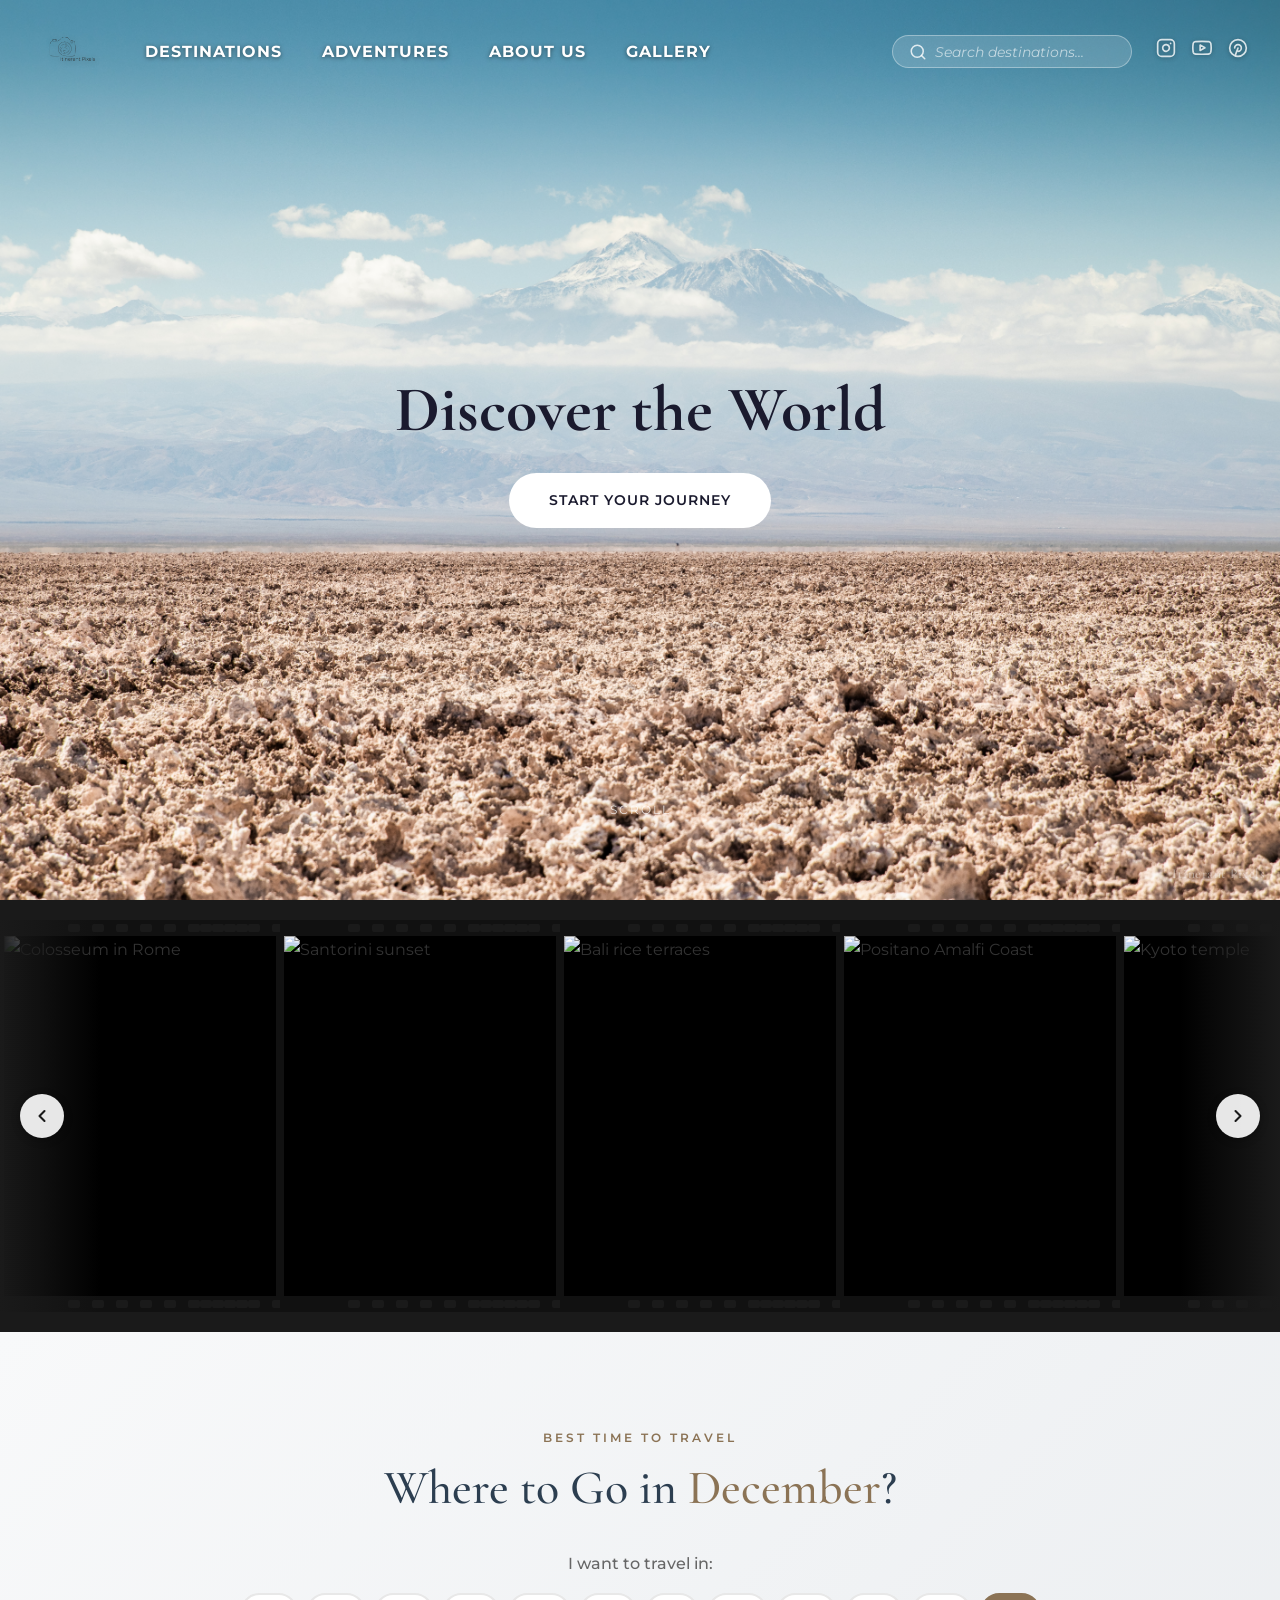
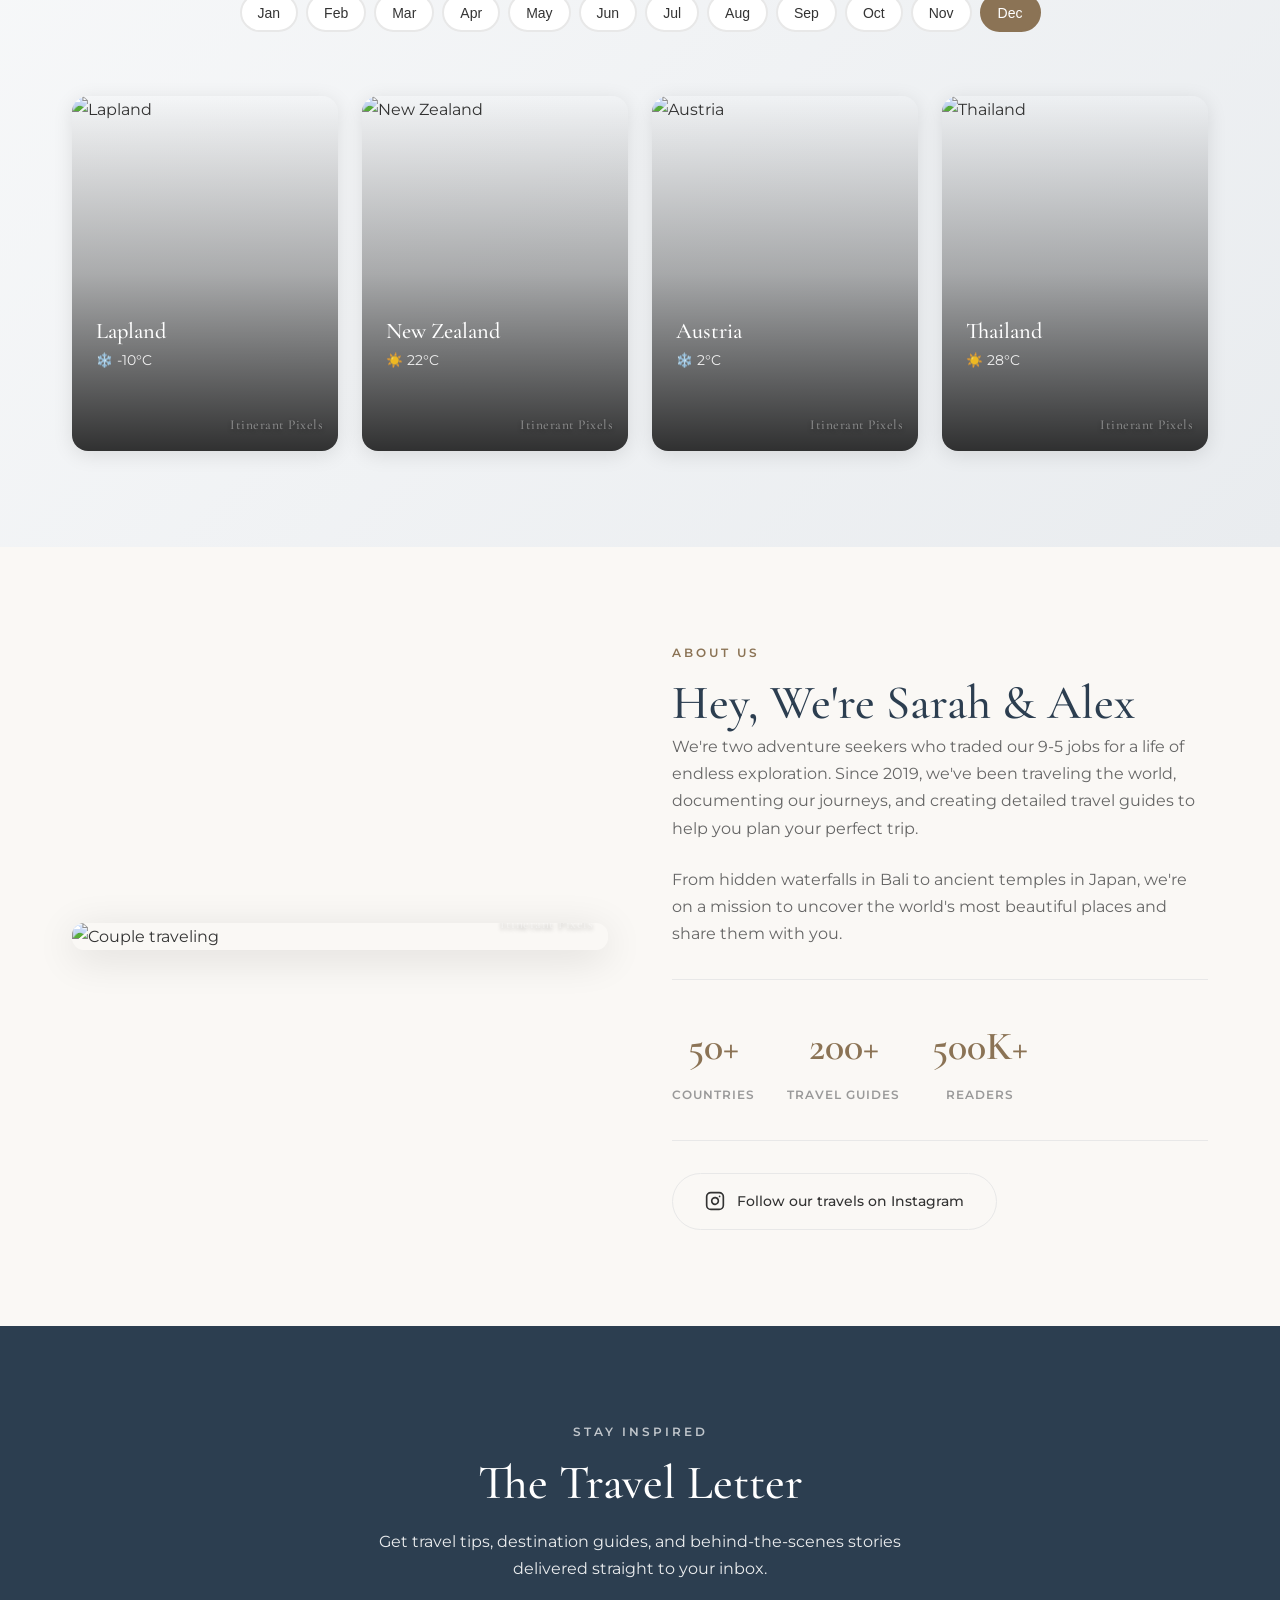
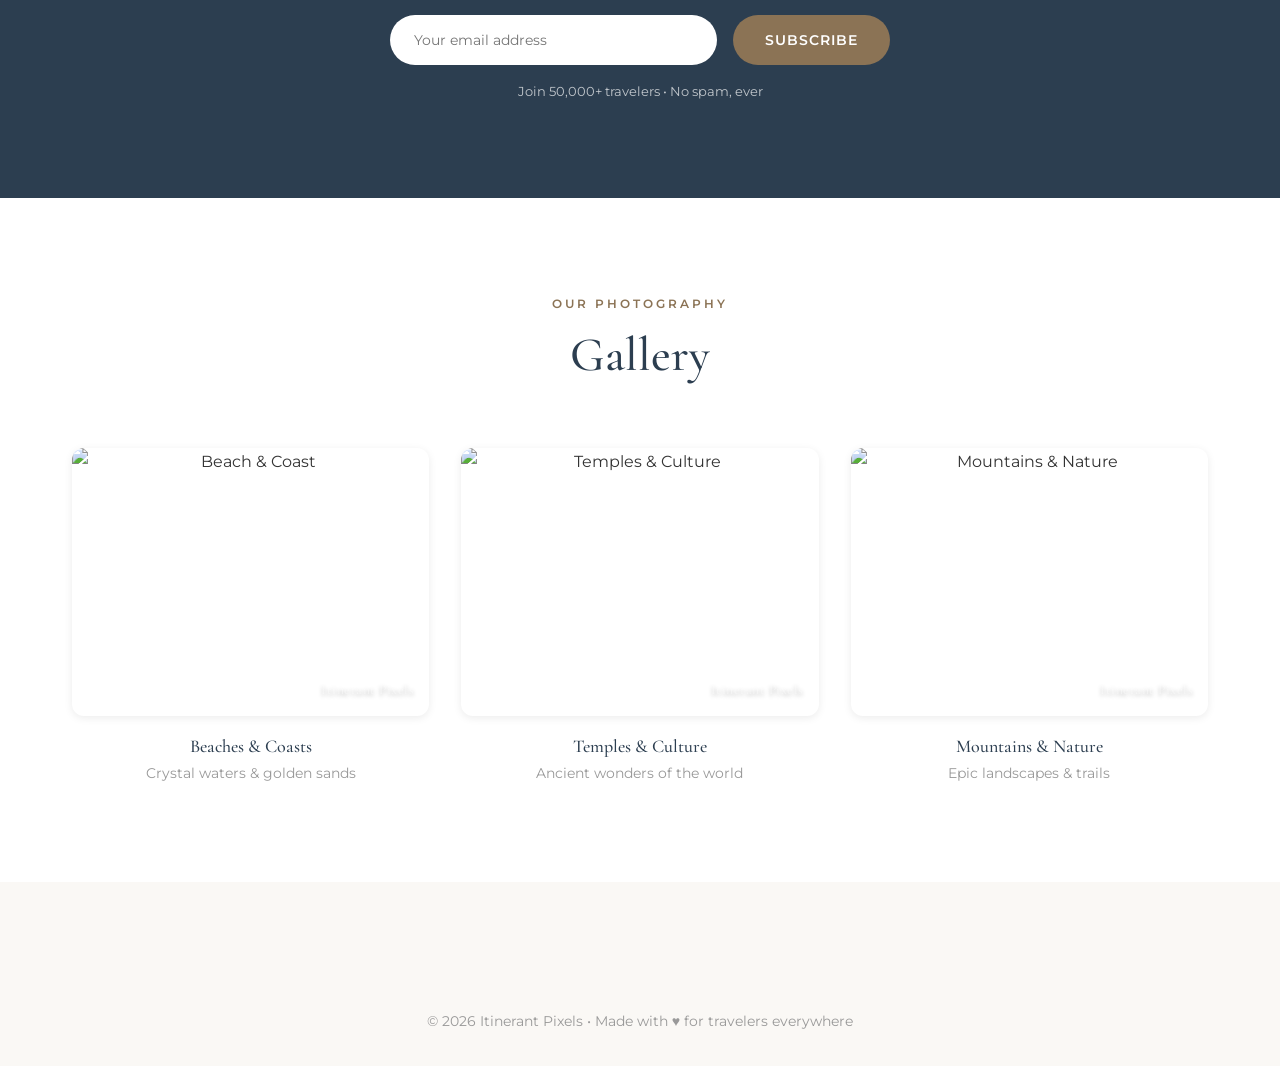
==== commit f588fed0: "Fix navbar styling, search, and edit functionality - Adventures navbar: removed margin-top gap so na" ====
--- a/index.html
+++ b/index.html
@@ -13,7 +13,7 @@
     <!-- Navigation -->
     <nav class="navbar">
         <div class="nav-container">
-            <a href="#" class="logo"><img src="images/logo.png" alt="Itinerant Pixels"></a>
+            <a href="index.html" class="logo"><img src="images/logo.png" alt="Itinerant Pixels"></a>
             <div class="nav-links-group">
                 <button class="nav-toggle" aria-label="Toggle navigation">
                     <span></span>
@@ -22,30 +22,30 @@
                 </button>
                 <ul class="nav-menu">
                     <li class="nav-item dropdown">
-                        <a href="#destinations" class="nav-link">Destinations</a>
+                        <a href="destinations.html" class="nav-link">Destinations</a>
                         <div class="dropdown-menu">
                             <div class="dropdown-column">
                                 <h4>Europe</h4>
-                                <a href="destination.html?d=italy">🇮🇹 Italy</a>
-                                <a href="destination.html?d=greece">🇬🇷 Greece</a>
-                                <a href="destination.html?d=portugal">🇵🇹 Portugal</a>
-                                <a href="destination.html?d=spain">🇪🇸 Spain</a>
-                                <a href="destination.html?d=france">🇫🇷 France</a>
+                                <a href="destination.html?d=italy">Italy</a>
+                                <a href="destination.html?d=greece">Greece</a>
+                                <a href="destination.html?d=portugal">Portugal</a>
+                                <a href="destination.html?d=spain">Spain</a>
+                                <a href="destination.html?d=france">France</a>
                             </div>
                             <div class="dropdown-column">
                                 <h4>Asia</h4>
-                                <a href="destination.html?d=bali">🇮🇩 Bali</a>
-                                <a href="destination.html?d=japan">🇯🇵 Japan</a>
-                                <a href="destination.html?d=thailand">🇹🇭 Thailand</a>
-                                <a href="destination.html?d=vietnam">🇻🇳 Vietnam</a>
-                                <a href="destination.html?d=srilanka">🇱🇰 Sri Lanka</a>
+                                <a href="destination.html?d=bali">Bali</a>
+                                <a href="destination.html?d=japan">Japan</a>
+                                <a href="destination.html?d=thailand">Thailand</a>
+                                <a href="destination.html?d=vietnam">Vietnam</a>
+                                <a href="destination.html?d=srilanka">Sri Lanka</a>
                             </div>
                             <div class="dropdown-column">
                                 <h4>Americas</h4>
-                                <a href="destination.html?d=mexico">🇲🇽 Mexico</a>
-                                <a href="destination.html?d=costarica">🇨🇷 Costa Rica</a>
-                                <a href="destination.html?d=peru">🇵🇪 Peru</a>
-                                <a href="destination.html?d=colombia">🇨🇴 Colombia</a>
+                                <a href="destination.html?d=mexico">Mexico</a>
+                                <a href="destination.html?d=costarica">Costa Rica</a>
+                                <a href="destination.html?d=peru">Peru</a>
+                                <a href="destination.html?d=colombia">Colombia</a>
                             </div>
                         </div>
                     </li>
@@ -57,7 +57,7 @@
             <div class="nav-right-group">
                 <div class="nav-search-inline">
                     <svg xmlns="http://www.w3.org/2000/svg" width="18" height="18" viewBox="0 0 24 24" fill="none" stroke="currentColor" stroke-width="2" stroke-linecap="round" stroke-linejoin="round"><circle cx="11" cy="11" r="8"></circle><line x1="21" y1="21" x2="16.65" y2="16.65"></line></svg>
-                    <input type="text" class="nav-search-input" id="navSearchInput" placeholder="Search journeys, destinations...">
+                    <input type="text" class="nav-search-input" id="navSearchInput" placeholder="Search destinations...">
                 </div>
                 <div class="nav-social">
                     <a href="#" aria-label="Instagram"><svg xmlns="http://www.w3.org/2000/svg" width="20" height="20" viewBox="0 0 24 24" fill="none" stroke="currentColor" stroke-width="2" stroke-linecap="round" stroke-linejoin="round"><rect x="2" y="2" width="20" height="20" rx="5" ry="5"></rect><path d="M16 11.37A4 4 0 1 1 12.63 8 4 4 0 0 1 16 11.37z"></path><line x1="17.5" y1="6.5" x2="17.51" y2="6.5"></line></svg></a>
@@ -66,30 +66,6 @@
                 </div>
             </div>
         </div>
-        <!-- Search Overlay -->
-        <div class="search-overlay" id="searchOverlay">
-            <div class="search-container">
-                <form class="search-form" id="searchForm">
-                    <input type="text" class="search-input" id="searchInput" placeholder="Search destinations, guides..." autocomplete="off">
-                    <button type="submit" class="search-submit" aria-label="Search">
-                        <svg xmlns="http://www.w3.org/2000/svg" width="24" height="24" viewBox="0 0 24 24" fill="none" stroke="currentColor" stroke-width="2" stroke-linecap="round" stroke-linejoin="round"><circle cx="11" cy="11" r="8"></circle><line x1="21" y1="21" x2="16.65" y2="16.65"></line></svg>
-                    </button>
-                </form>
-                <button class="search-close" id="searchClose" aria-label="Close search">
-                    <svg xmlns="http://www.w3.org/2000/svg" width="24" height="24" viewBox="0 0 24 24" fill="none" stroke="currentColor" stroke-width="2" stroke-linecap="round" stroke-linejoin="round"><line x1="18" y1="6" x2="6" y2="18"></line><line x1="6" y1="6" x2="18" y2="18"></line></svg>
-                </button>
-                <div class="search-suggestions">
-                    <span class="search-label">Popular searches:</span>
-                    <div class="search-tags">
-                        <a href="destination.html?d=italy" class="search-tag">Italy</a>
-                        <a href="destination.html?d=japan" class="search-tag">Japan</a>
-                        <a href="destination.html?d=bali" class="search-tag">Bali</a>
-                        <a href="destination.html?d=greece" class="search-tag">Greece</a>
-                        <a href="destination.html?d=thailand" class="search-tag">Thailand</a>
-                    </div>
-                </div>
-            </div>
-        </div>
     </nav>
 
     <!-- Hero Section -->
@@ -109,6 +85,12 @@
 
     <!-- Film Strip Photo Carousel -->
     <section class="film-strip">
+        <button class="film-arrow prev" id="filmPrev" aria-label="Previous">
+            <svg xmlns="http://www.w3.org/2000/svg" viewBox="0 0 24 24" fill="none" stroke="currentColor" stroke-width="2.5" stroke-linecap="round" stroke-linejoin="round"><polyline points="15 18 9 12 15 6"></polyline></svg>
+        </button>
+        <button class="film-arrow next" id="filmNext" aria-label="Next">
+            <svg xmlns="http://www.w3.org/2000/svg" viewBox="0 0 24 24" fill="none" stroke="currentColor" stroke-width="2.5" stroke-linecap="round" stroke-linejoin="round"><polyline points="9 18 15 12 9 6"></polyline></svg>
+        </button>
         <div class="film-track-wrapper">
             <div class="film-track" id="filmTrack">
                 <!-- Film frame 1 - Rome, Italy -->
@@ -334,7 +316,7 @@
         </div>
     </footer>
 
-    <script src="codata-api.js"></script>
+    <script src="local-data.js"></script>
     <script src="script.js"></script>
 </body>
 </html>
--- a/styles.css
+++ b/styles.css
@@ -193,6 +193,7 @@
     background: transparent;
     pointer-events: auto;
     display: block;
+    filter: drop-shadow(0 1px 3px rgba(0, 0, 0, 0.4));
 }
 
 .nav-links-group {
@@ -219,7 +220,8 @@
     font-weight: 700;
     letter-spacing: 1px;
     text-transform: uppercase;
-    color: #1a1a2e;
+    color: #ffffff;
+    text-shadow: 0 1px 4px rgba(0, 0, 0, 0.5);
     padding: 0.5rem 0;
     position: relative;
 }
@@ -231,7 +233,7 @@
     left: 0;
     width: 0;
     height: 1px;
-    background: #000000;
+    background: #ffffff;
     transition: var(--transition-normal);
 }
 
@@ -240,16 +242,16 @@
 }
 
 .nav-link.write-link {
-    background: rgba(0, 0, 0, 0.1);
-    color: #000000;
+    background: rgba(255, 255, 255, 0.15);
+    color: #ffffff;
     padding: 0.5rem 1rem;
     border-radius: 50px;
-    border: 1px solid rgba(0, 0, 0, 0.3);
+    border: 1px solid rgba(255, 255, 255, 0.4);
 }
 
 .nav-link.write-link:hover {
-    background: #000000;
-    color: var(--color-white);
+    background: #ffffff;
+    color: var(--color-primary);
 }
 
 .nav-link.write-link::after {
@@ -264,8 +266,7 @@
 .dropdown-menu {
     position: absolute;
     top: 100%;
-    left: 50%;
-    transform: translateX(-50%) translateY(10px);
+    left: 0;
     background: var(--color-white);
     border-radius: 8px;
     box-shadow: var(--shadow-lg);
@@ -273,6 +274,7 @@
     display: none;
     gap: 2rem;
     min-width: 500px;
+    max-width: calc(100vw - 2rem);
     opacity: 0;
     visibility: hidden;
     transition: var(--transition-normal);
@@ -282,7 +284,6 @@
     display: flex;
     opacity: 1;
     visibility: visible;
-    transform: translateX(-50%) translateY(0);
 }
 
 .dropdown-column h4 {
@@ -359,11 +360,12 @@
 }
 
 .nav-social a {
-    color: rgba(0, 0, 0, 0.7);
+    color: rgba(255, 255, 255, 0.8);
+    filter: drop-shadow(0 1px 2px rgba(0, 0, 0, 0.4));
 }
 
 .nav-social a:hover {
-    color: #000000;
+    color: #ffffff;
 }
 
 /* Inline Search */
@@ -371,21 +373,20 @@
     display: flex;
     align-items: center;
     gap: 0.5rem;
-    background: rgba(0, 0, 0, 0.05);
-    border: 1px solid rgba(0, 0, 0, 0.2);
+    background: rgba(255, 255, 255, 0.15);
+    border: 1px solid rgba(255, 255, 255, 0.35);
     border-radius: 50px;
     padding: 0.4rem 1rem;
     transition: var(--transition-normal);
 }
 
 .nav-search-inline:focus-within {
-    background: rgba(0, 0, 0, 0.08);
-    border-color: rgba(0, 0, 0, 0.4);
+    background: rgba(255, 255, 255, 0.25);
+    border-color: rgba(255, 255, 255, 0.6);
 }
 
 .nav-search-inline svg {
-    color: var(--color-text-light);
-    opacity: 0.7;
+    color: rgba(255, 255, 255, 0.8);
     flex-shrink: 0;
 }
 
@@ -393,14 +394,14 @@
     background: none;
     border: none;
     outline: none;
-    color: #000000;
+    color: #ffffff;
     font-size: 0.9rem;
     width: 180px;
     font-family: inherit;
 }
 
 .nav-search-input::placeholder {
-    color: rgba(0, 0, 0, 0.5);
+    color: rgba(255, 255, 255, 0.6);
     font-style: italic;
 }
 
@@ -562,7 +563,7 @@
 .nav-toggle span {
     width: 24px;
     height: 2px;
-    background: var(--color-text);
+    background: #ffffff;
     transition: var(--transition-normal);
 }
 
@@ -1228,6 +1229,70 @@
 }
 
 /* Responsive Film Strip */
+
+/* Film Strip Navigation Arrows */
+.film-strip {
+    position: relative;
+}
+
+.film-arrow {
+    position: absolute;
+    top: 50%;
+    transform: translateY(-50%);
+    z-index: 20;
+    background: rgba(255, 255, 255, 0.9);
+    border: none;
+    width: 44px;
+    height: 44px;
+    border-radius: 50%;
+    cursor: pointer;
+    display: flex;
+    align-items: center;
+    justify-content: center;
+    box-shadow: 0 2px 8px rgba(0, 0, 0, 0.3);
+    transition: all 0.3s ease;
+    color: #1a1a1a;
+}
+
+.film-arrow:hover {
+    background: #fff;
+    transform: translateY(-50%) scale(1.1);
+    box-shadow: 0 4px 16px rgba(0, 0, 0, 0.4);
+}
+
+.film-arrow.prev {
+    left: 20px;
+}
+
+.film-arrow.next {
+    right: 20px;
+}
+
+.film-arrow svg {
+    width: 20px;
+    height: 20px;
+}
+
+@media (max-width: 768px) {
+    .film-arrow {
+        width: 36px;
+        height: 36px;
+    }
+
+    .film-arrow.prev {
+        left: 10px;
+    }
+
+    .film-arrow.next {
+        right: 10px;
+    }
+
+    .film-arrow svg {
+        width: 16px;
+        height: 16px;
+    }
+}
+
 @media (max-width: 768px) {
     .film-frame {
         width: 220px;
@@ -2032,3 +2097,120 @@
     font-weight: 500;
 }
 
+/* ========================================
+   Destinations Page
+   ======================================== */
+.destinations-page {
+    padding-bottom: 4rem;
+}
+
+.destinations-filter {
+    display: flex;
+    justify-content: center;
+    flex-wrap: wrap;
+    gap: 0.75rem;
+    margin: 2rem 0 3rem;
+}
+
+.filter-btn {
+    padding: 0.6rem 1.5rem;
+    border: 1.5px solid var(--color-border);
+    background: transparent;
+    border-radius: 30px;
+    font-family: var(--font-body);
+    font-size: 0.85rem;
+    font-weight: 500;
+    color: var(--color-text-muted);
+    cursor: pointer;
+    transition: all 0.3s ease;
+}
+
+.filter-btn:hover {
+    border-color: var(--color-text);
+    color: var(--color-text);
+}
+
+.filter-btn.active {
+    background: var(--color-text);
+    color: #fff;
+    border-color: var(--color-text);
+}
+
+.all-destinations-grid {
+    display: grid;
+    grid-template-columns: repeat(auto-fill, minmax(280px, 1fr));
+    gap: 1.5rem;
+}
+
+.dest-card {
+    position: relative;
+    border-radius: 12px;
+    overflow: hidden;
+    text-decoration: none;
+    color: #fff;
+    aspect-ratio: 4 / 3;
+    display: block;
+    transition: transform 0.3s ease, box-shadow 0.3s ease;
+}
+
+.dest-card:hover {
+    transform: translateY(-4px);
+    box-shadow: 0 12px 32px rgba(0, 0, 0, 0.2);
+}
+
+.dest-card-image {
+    position: absolute;
+    inset: 0;
+}
+
+.dest-card-image img {
+    width: 100%;
+    height: 100%;
+    object-fit: cover;
+    transition: transform 0.5s ease;
+}
+
+.dest-card:hover .dest-card-image img {
+    transform: scale(1.08);
+}
+
+.dest-card-info {
+    position: absolute;
+    bottom: 0;
+    left: 0;
+    right: 0;
+    padding: 1.5rem;
+    background: linear-gradient(to top, rgba(0, 0, 0, 0.7) 0%, transparent 100%);
+    z-index: 2;
+}
+
+.dest-card-info h3 {
+    font-family: var(--font-heading);
+    font-size: 1.5rem;
+    font-weight: 600;
+    margin-bottom: 0.25rem;
+    color: #fff;
+}
+
+.dest-card-info span {
+    font-size: 0.85rem;
+    opacity: 0.85;
+    color: #fff;
+}
+
+@media (max-width: 768px) {
+    .all-destinations-grid {
+        grid-template-columns: repeat(auto-fill, minmax(220px, 1fr));
+        gap: 1rem;
+    }
+    
+    .destinations-filter {
+        gap: 0.5rem;
+    }
+    
+    .filter-btn {
+        padding: 0.5rem 1rem;
+        font-size: 0.8rem;
+    }
+}
+
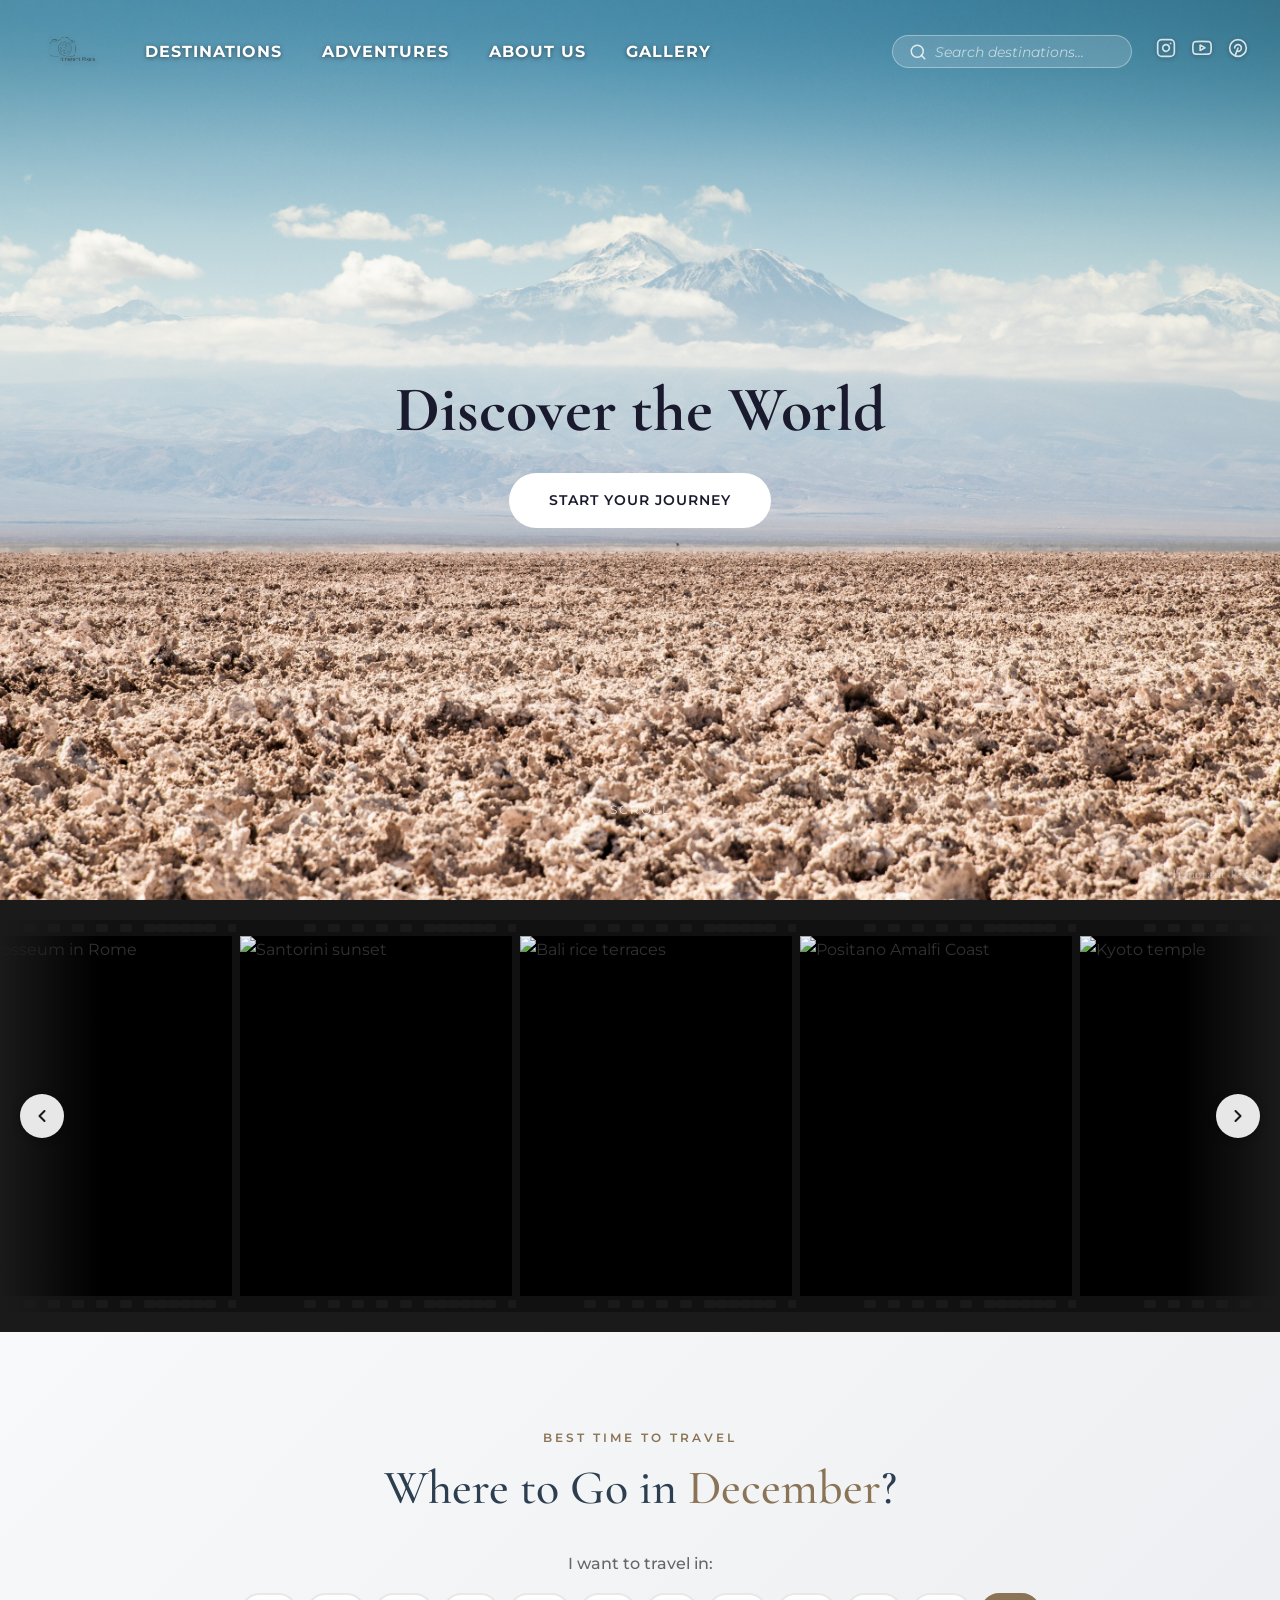
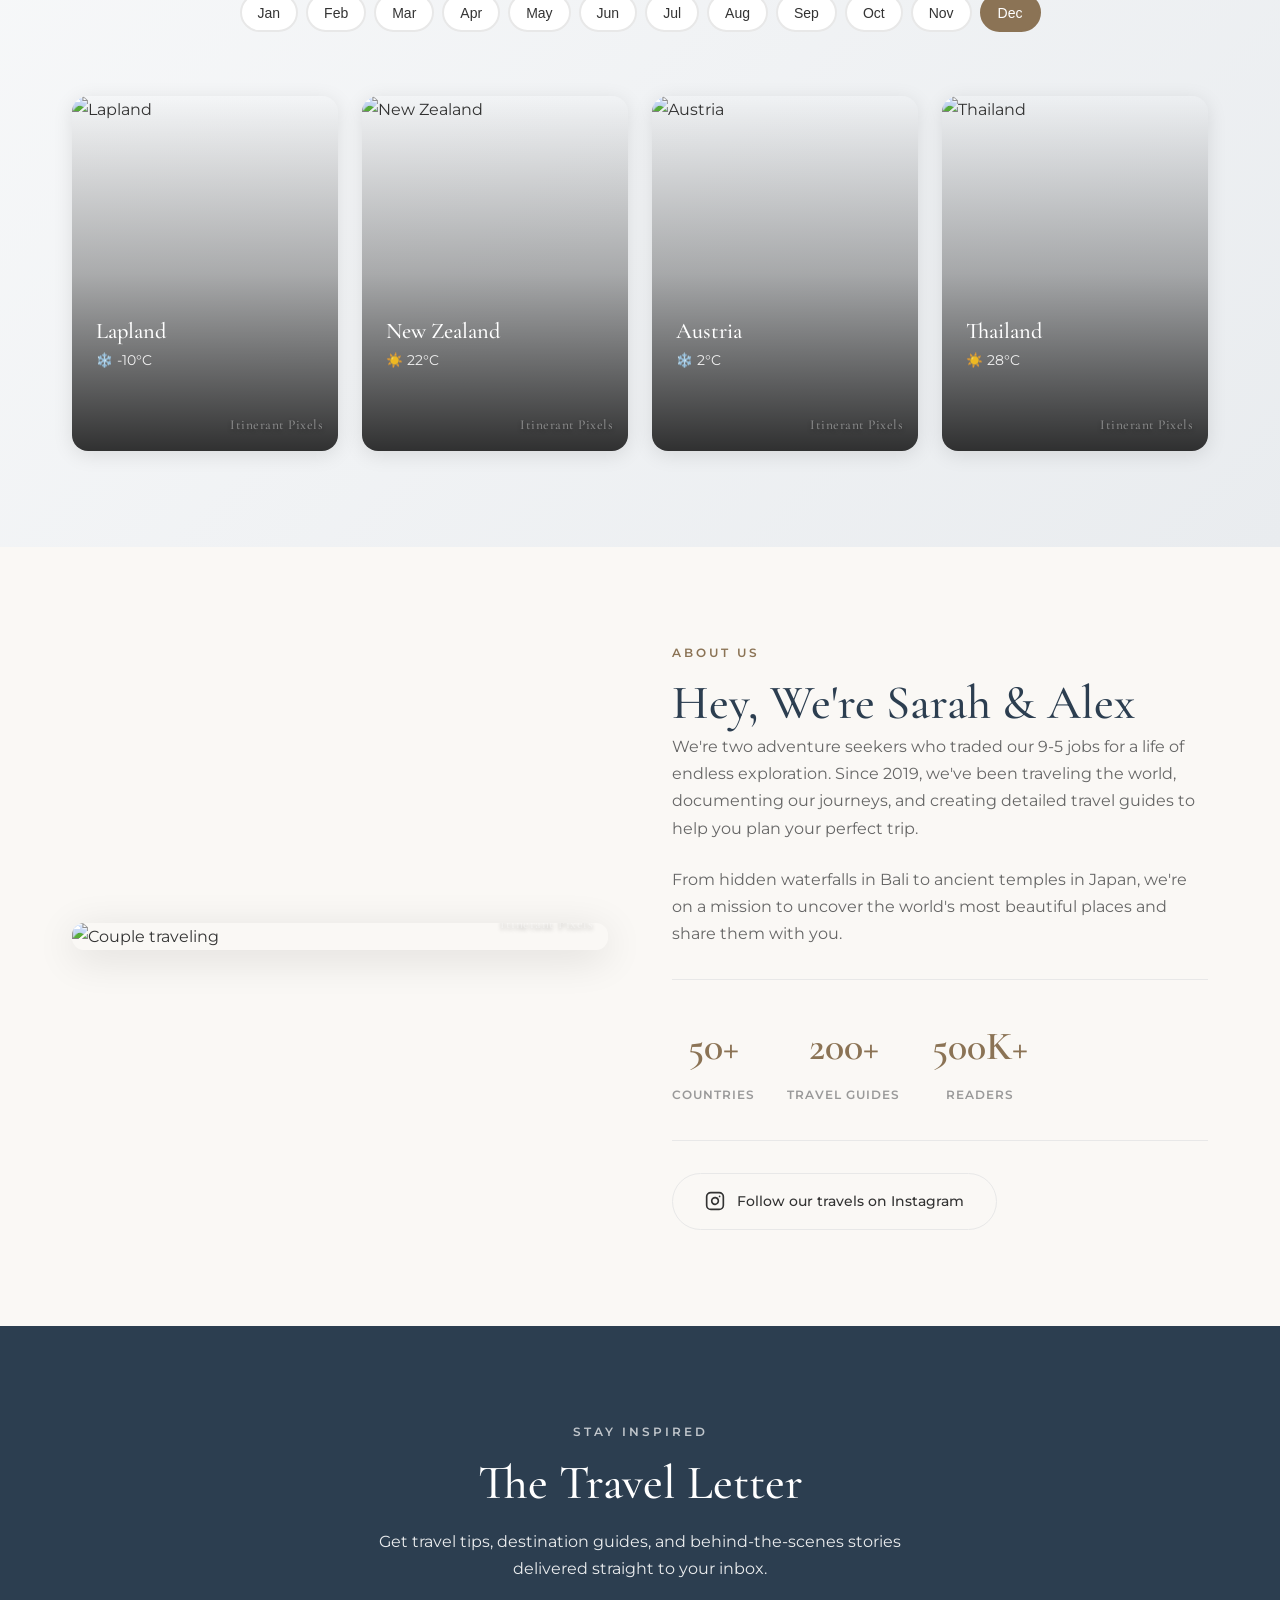
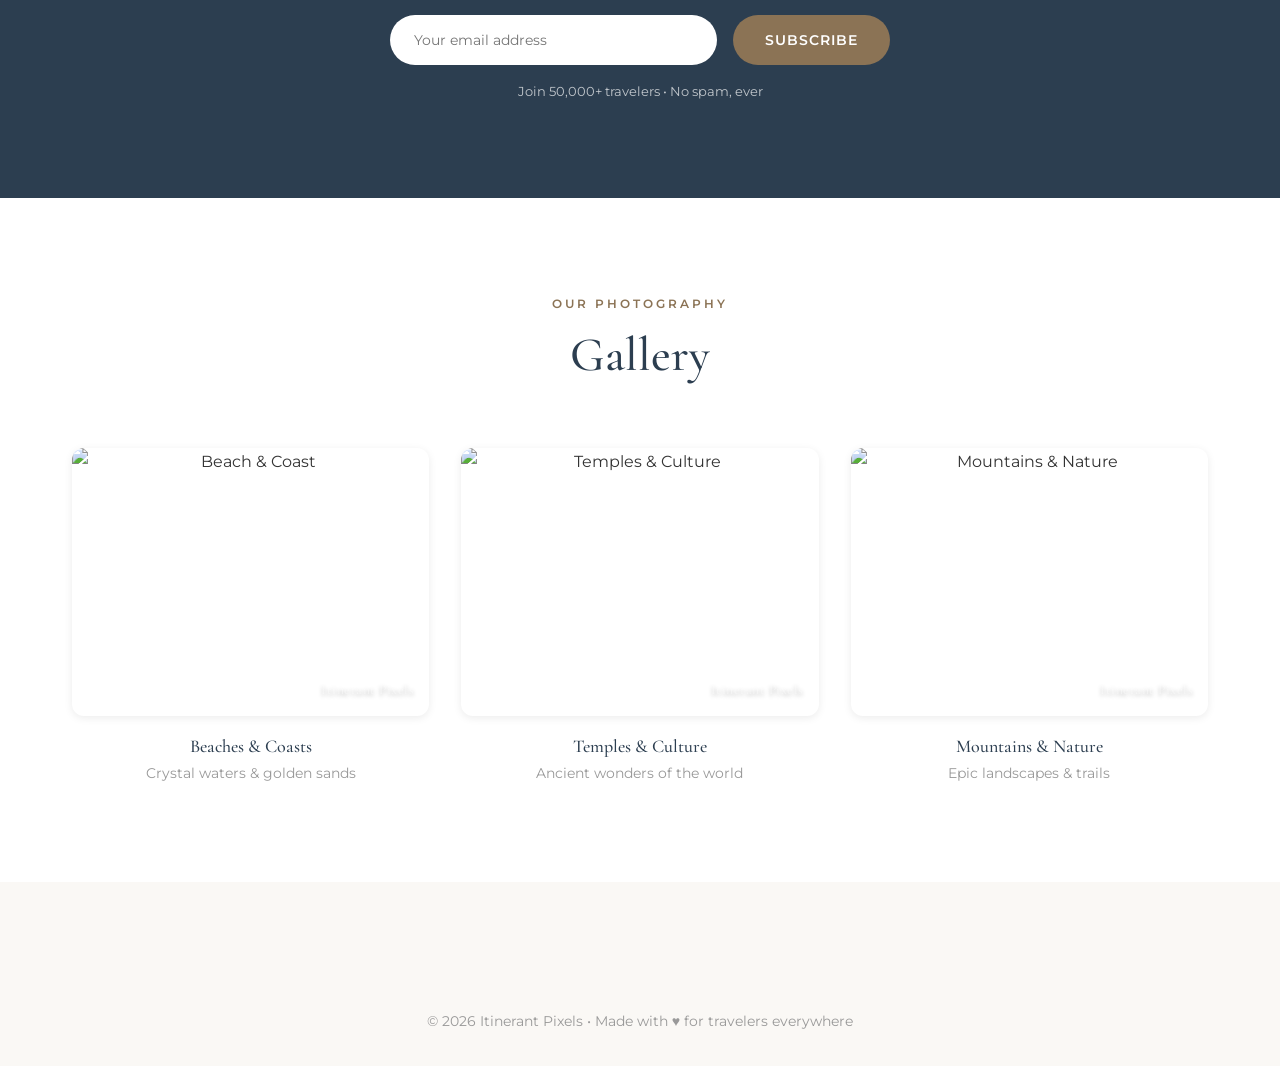
==== commit 1a079a7b: "Add image edit mode: replace film strip and gallery images with upload to server - server.py: Upload" ====
--- a/index.html
+++ b/index.html
@@ -316,6 +316,14 @@
         </div>
     </footer>
 
+    <!-- Site Edit Button -->
+    <button id="siteEditBtn" title="Edit Images" onclick="toggleSiteEditMode()">
+        <svg xmlns="http://www.w3.org/2000/svg" width="24" height="24" viewBox="0 0 24 24" fill="none" stroke="currentColor" stroke-width="2" stroke-linecap="round" stroke-linejoin="round">
+            <path d="M11 4H4a2 2 0 0 0-2 2v14a2 2 0 0 0 2 2h14a2 2 0 0 0 2-2v-7"></path>
+            <path d="M18.5 2.5a2.121 2.121 0 0 1 3 3L12 15l-4 1 1-4 9.5-9.5z"></path>
+        </svg>
+    </button>
+
     <script src="local-data.js"></script>
     <script src="script.js"></script>
 </body>
--- a/styles.css
+++ b/styles.css
@@ -1466,7 +1466,6 @@
     margin-top: 0;
     vertical-align: middle;
 }
-}
 
 .btn-primary:hover {
     background: var(--color-secondary);
@@ -2098,6 +2097,111 @@
 }
 
 /* ========================================
+   Site-wide Image Edit Mode
+   ======================================== */
+
+/* Edit overlay on each image */
+.edit-image-overlay {
+    position: absolute;
+    inset: 0;
+    background: rgba(0, 0, 0, 0.55);
+    display: flex;
+    align-items: center;
+    justify-content: center;
+    opacity: 0;
+    transition: opacity 0.25s ease;
+    z-index: 20;
+    pointer-events: none;
+}
+
+.site-edit-mode .edit-image-overlay {
+    pointer-events: auto;
+}
+
+.site-edit-mode .edit-image-overlay:hover {
+    opacity: 1;
+}
+
+.edit-image-btn {
+    display: flex;
+    flex-direction: column;
+    align-items: center;
+    gap: 0.4rem;
+    padding: 1rem 1.5rem;
+    background: rgba(255, 255, 255, 0.95);
+    color: var(--color-primary);
+    border: 2px solid var(--color-primary);
+    border-radius: 12px;
+    cursor: pointer;
+    font-family: var(--font-body);
+    font-size: 0.85rem;
+    font-weight: 600;
+    transition: all 0.2s ease;
+}
+
+.edit-image-btn:hover {
+    background: var(--color-primary);
+    color: white;
+    transform: scale(1.05);
+}
+
+.edit-image-btn svg {
+    stroke: currentColor;
+}
+
+/* In edit mode: disable link navigation on film frames */
+.site-edit-mode .film-frame {
+    pointer-events: auto;
+    cursor: default;
+}
+
+/* In edit mode: disable gallery lightbox click */
+.site-edit-mode .gallery-item {
+    cursor: default;
+}
+
+/* Edit mode indicator border */
+.site-edit-mode .film-strip {
+    outline: 3px dashed var(--color-primary);
+    outline-offset: -3px;
+}
+
+.site-edit-mode .gallery-grid {
+    outline: 3px dashed var(--color-primary);
+    outline-offset: 4px;
+    border-radius: 8px;
+}
+
+/* Site edit button (pencil FAB) */
+#siteEditBtn {
+    position: fixed;
+    bottom: 2rem;
+    right: 2rem;
+    width: 60px;
+    height: 60px;
+    border-radius: 50%;
+    background: linear-gradient(135deg, var(--color-primary), var(--color-secondary));
+    color: white;
+    border: none;
+    cursor: pointer;
+    display: none;
+    align-items: center;
+    justify-content: center;
+    box-shadow: 0 4px 20px rgba(0, 0, 0, 0.3);
+    transition: all 0.3s ease;
+    z-index: 1000;
+}
+
+#siteEditBtn:hover {
+    transform: scale(1.1);
+    box-shadow: 0 6px 30px rgba(0, 0, 0, 0.4);
+}
+
+#siteEditBtn.active {
+    background: linear-gradient(135deg, #e74c3c, #c0392b);
+}
+
+/* ========================================
    Destinations Page
    ======================================== */
 .destinations-page {
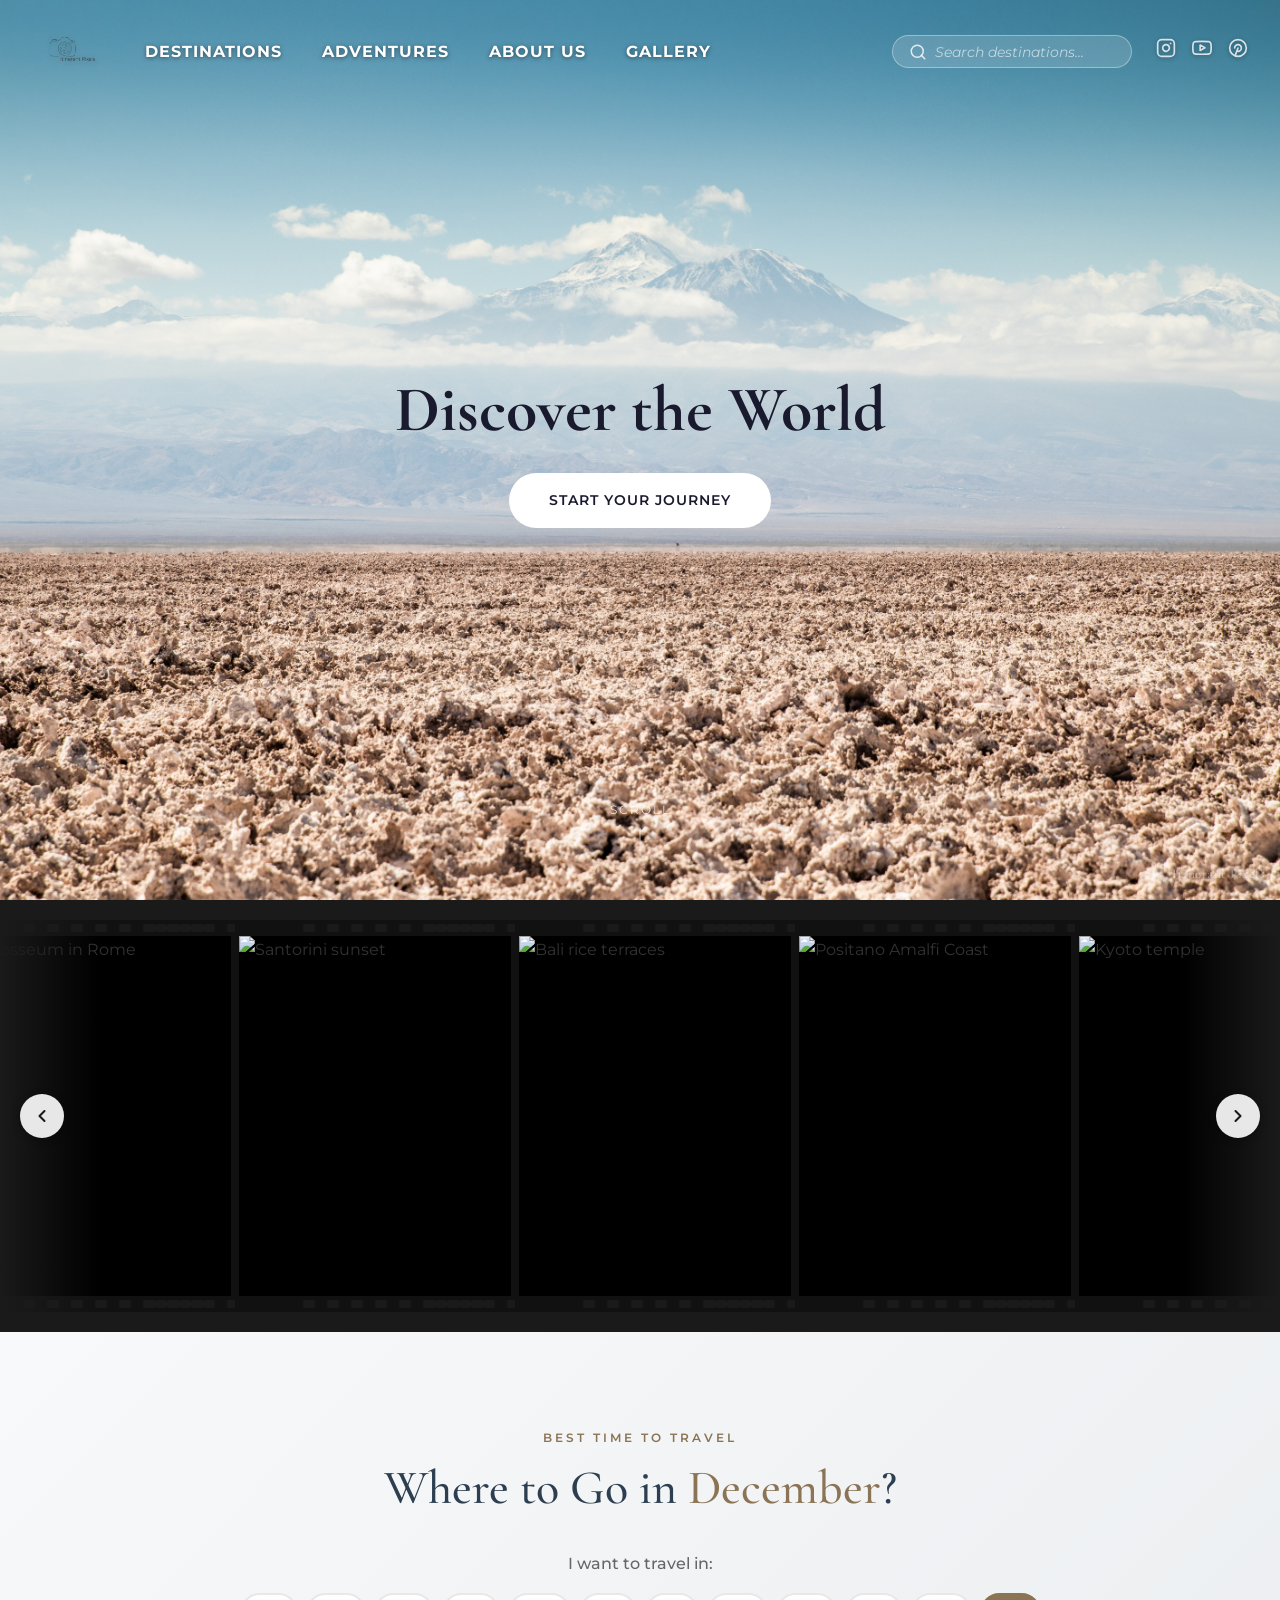
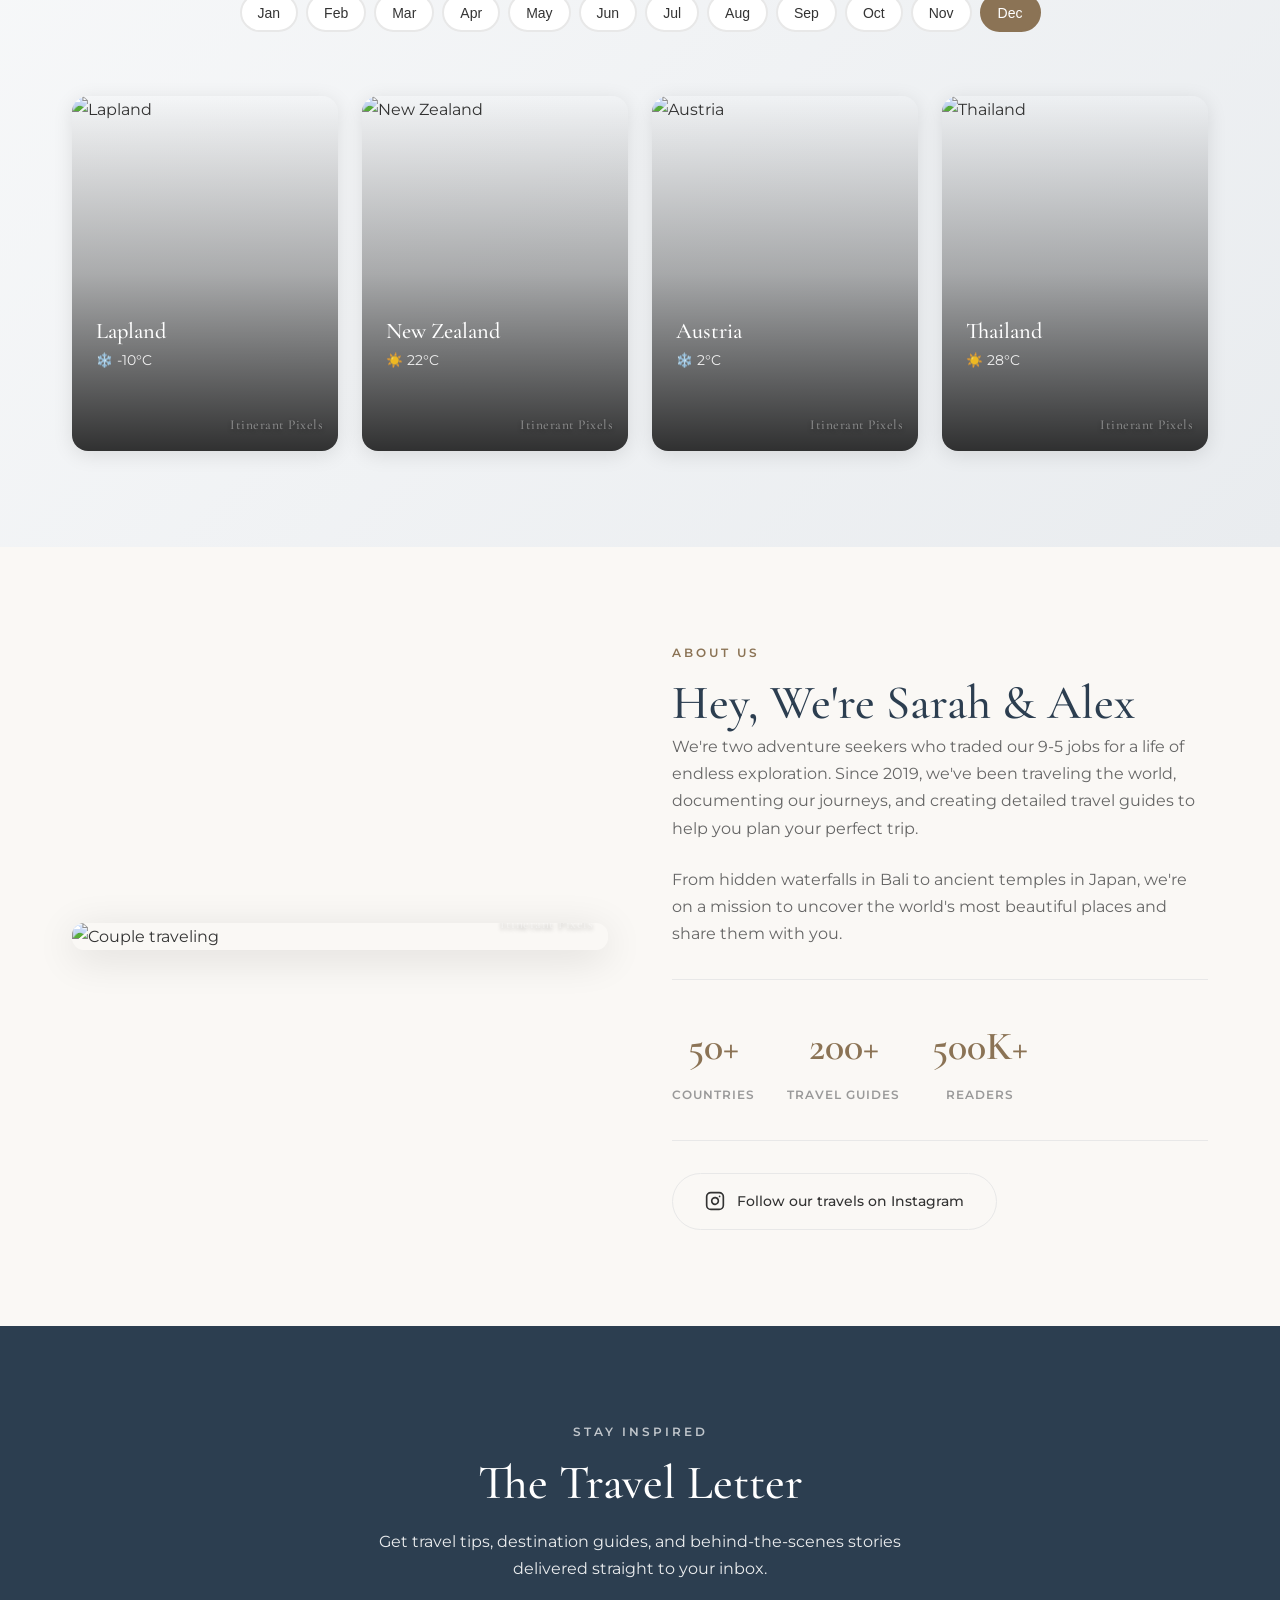
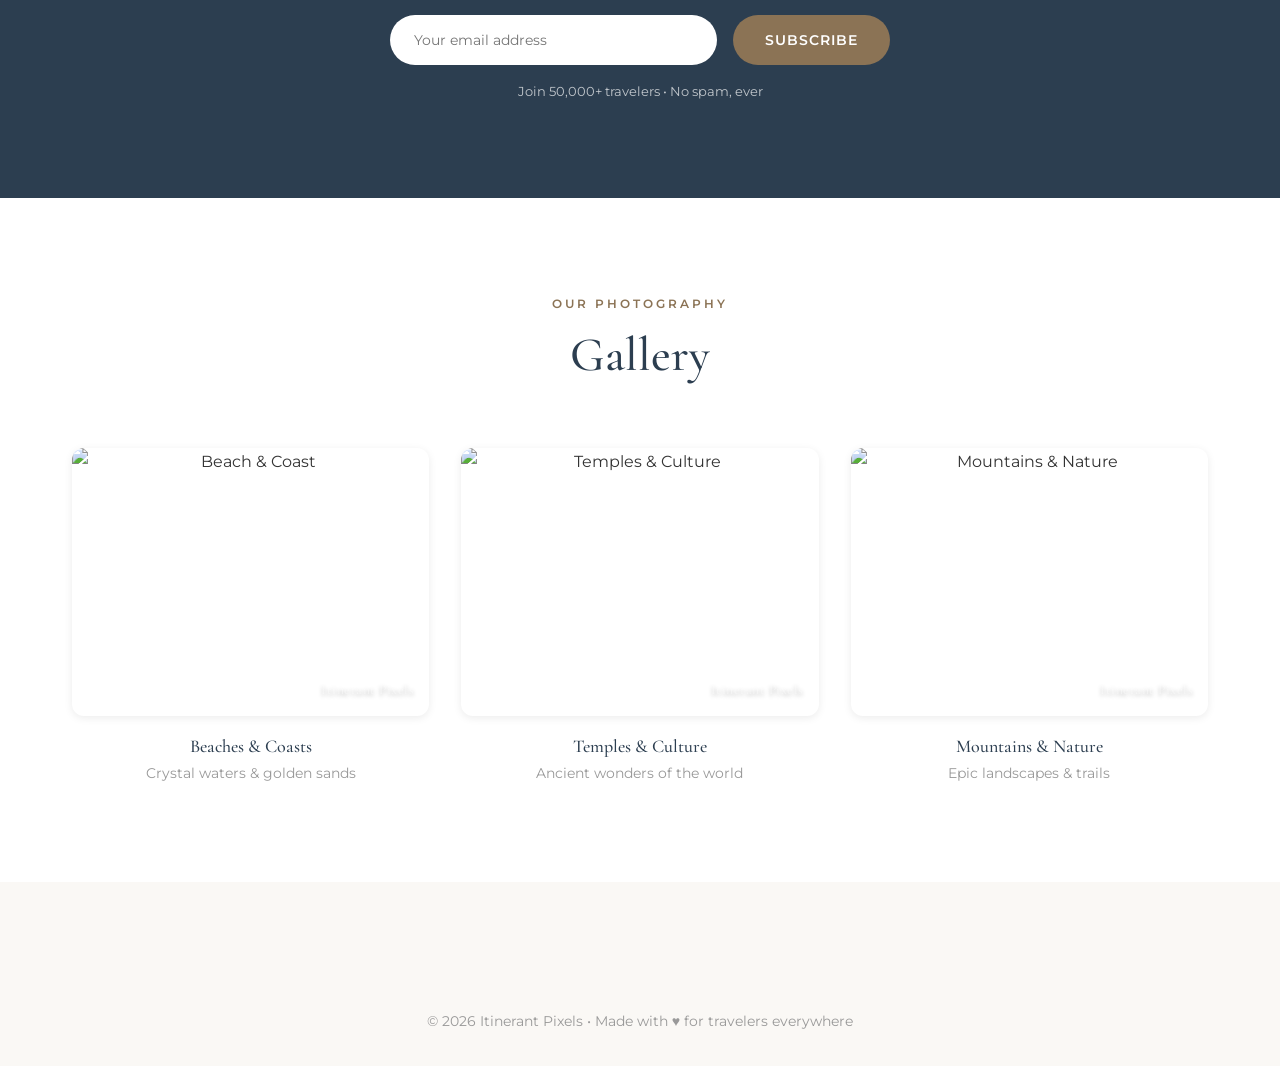
==== commit e01603c3: "Remove server.py, use client-side FileReader for image replacement - No separate server needed — ima" ====
--- a/index.html
+++ b/index.html
@@ -316,8 +316,24 @@
         </div>
     </footer>
 
+    <!-- Admin Login Modal -->
+    <div class="admin-modal" id="adminLoginModal">
+        <div class="modal-content">
+            <button class="modal-close" onclick="hideAdminLogin()">&times;</button>
+            <div class="login-icon">🔐</div>
+            <h2>Admin Login</h2>
+            <p class="login-subtitle">Enter password to enable edit mode</p>
+            <div class="form-group">
+                <input type="password" id="adminPasswordHome" placeholder="Password" onkeydown="if(event.key==='Enter') attemptAdminLogin()">
+            </div>
+            <p class="login-error" id="loginErrorHome" style="display:none">Incorrect password. Try again.</p>
+            <button class="login-btn" onclick="attemptAdminLogin()">Login</button>
+            <p class="login-hint">Hint: Ctrl+Shift+L to open this dialog</p>
+        </div>
+    </div>
+
     <!-- Site Edit Button -->
-    <button id="siteEditBtn" title="Edit Images" onclick="toggleSiteEditMode()">
+    <button id="siteEditBtn" title="Edit Images">
         <svg xmlns="http://www.w3.org/2000/svg" width="24" height="24" viewBox="0 0 24 24" fill="none" stroke="currentColor" stroke-width="2" stroke-linecap="round" stroke-linejoin="round">
             <path d="M11 4H4a2 2 0 0 0-2 2v14a2 2 0 0 0 2 2h14a2 2 0 0 0 2-2v-7"></path>
             <path d="M18.5 2.5a2.121 2.121 0 0 1 3 3L12 15l-4 1 1-4 9.5-9.5z"></path>
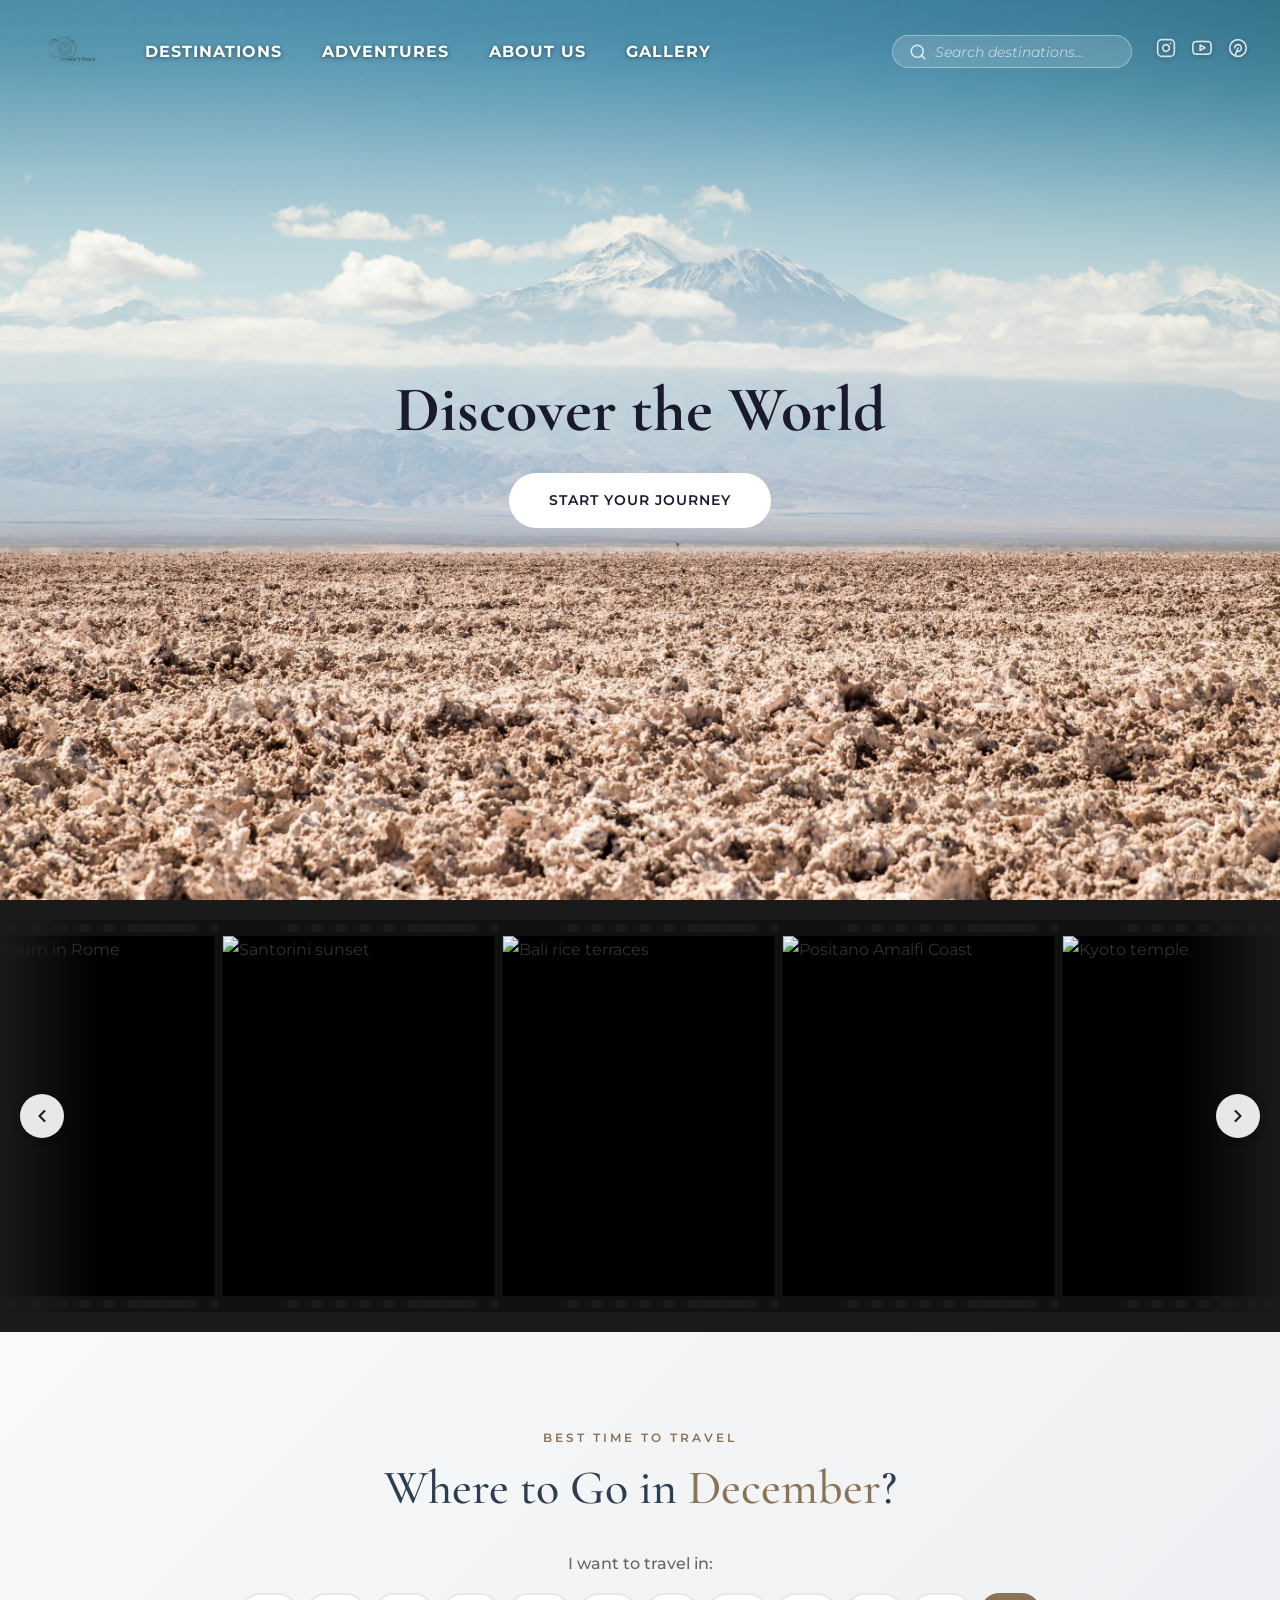
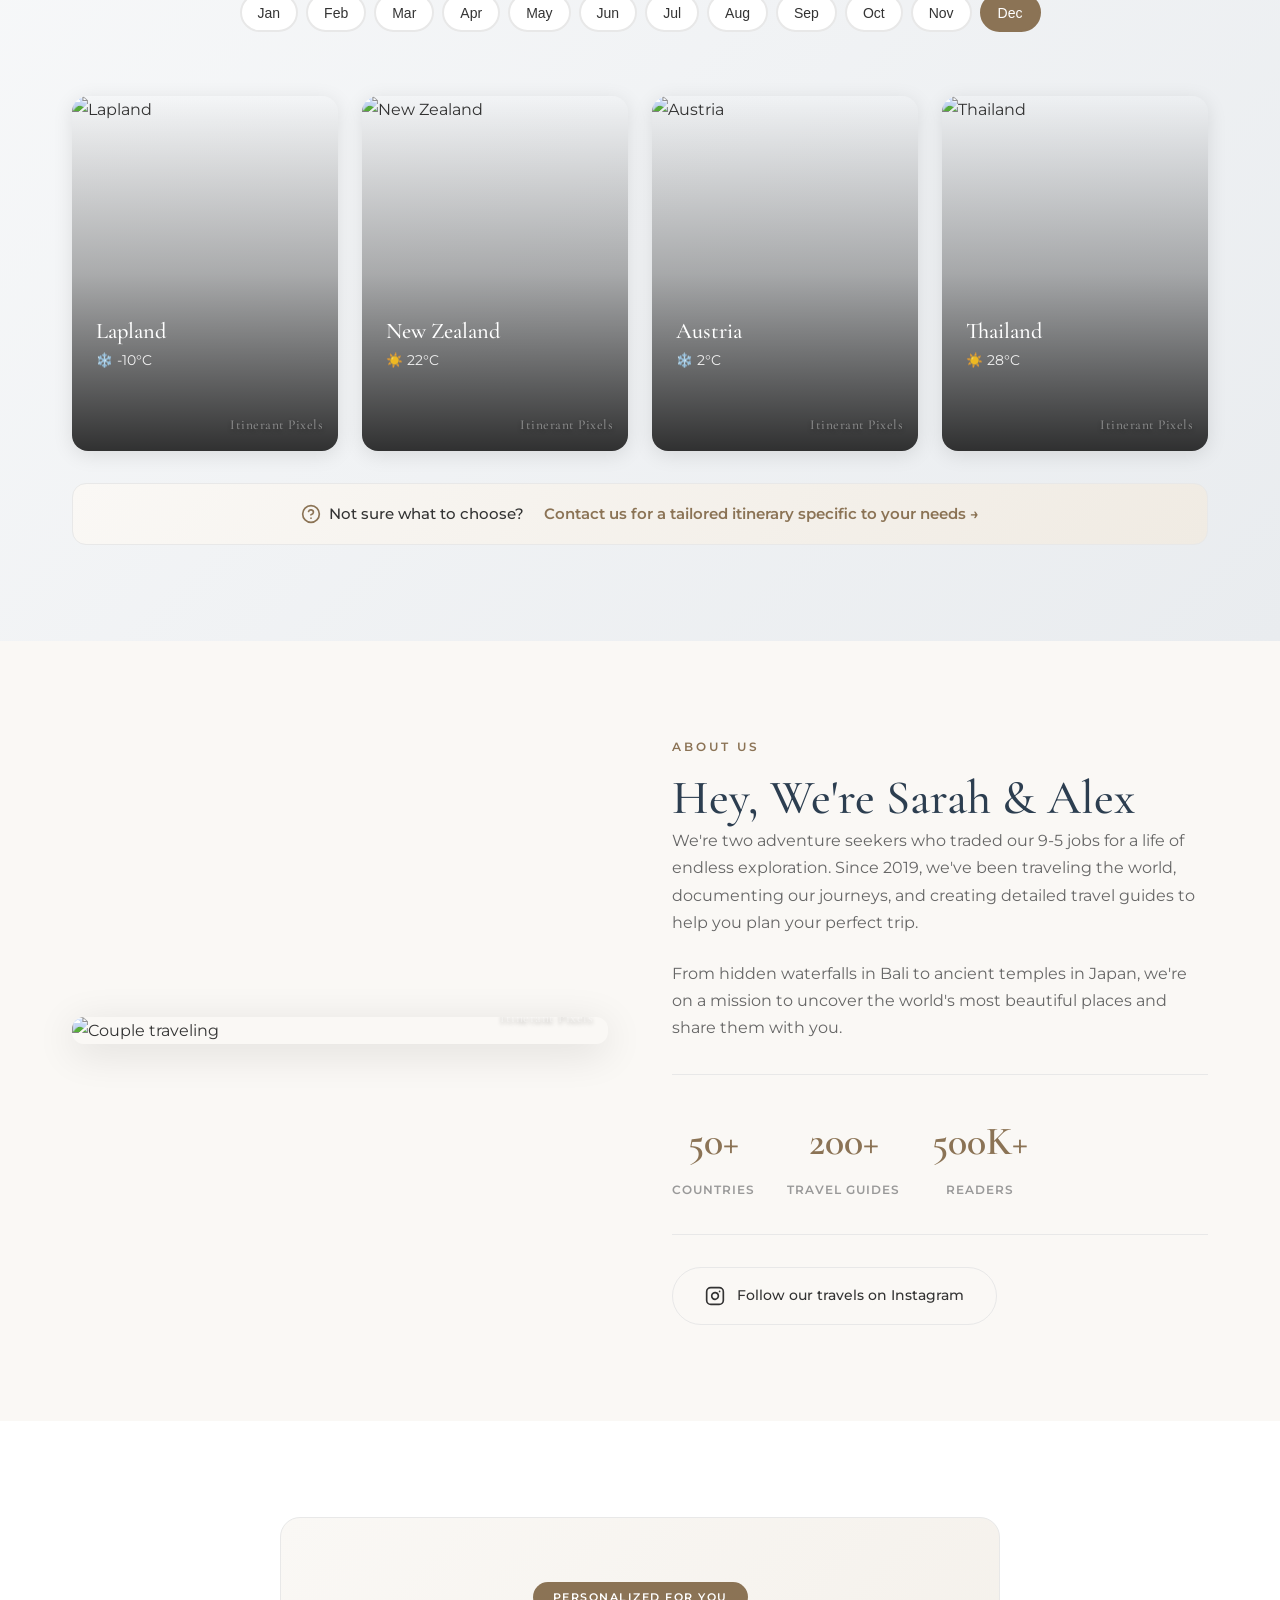
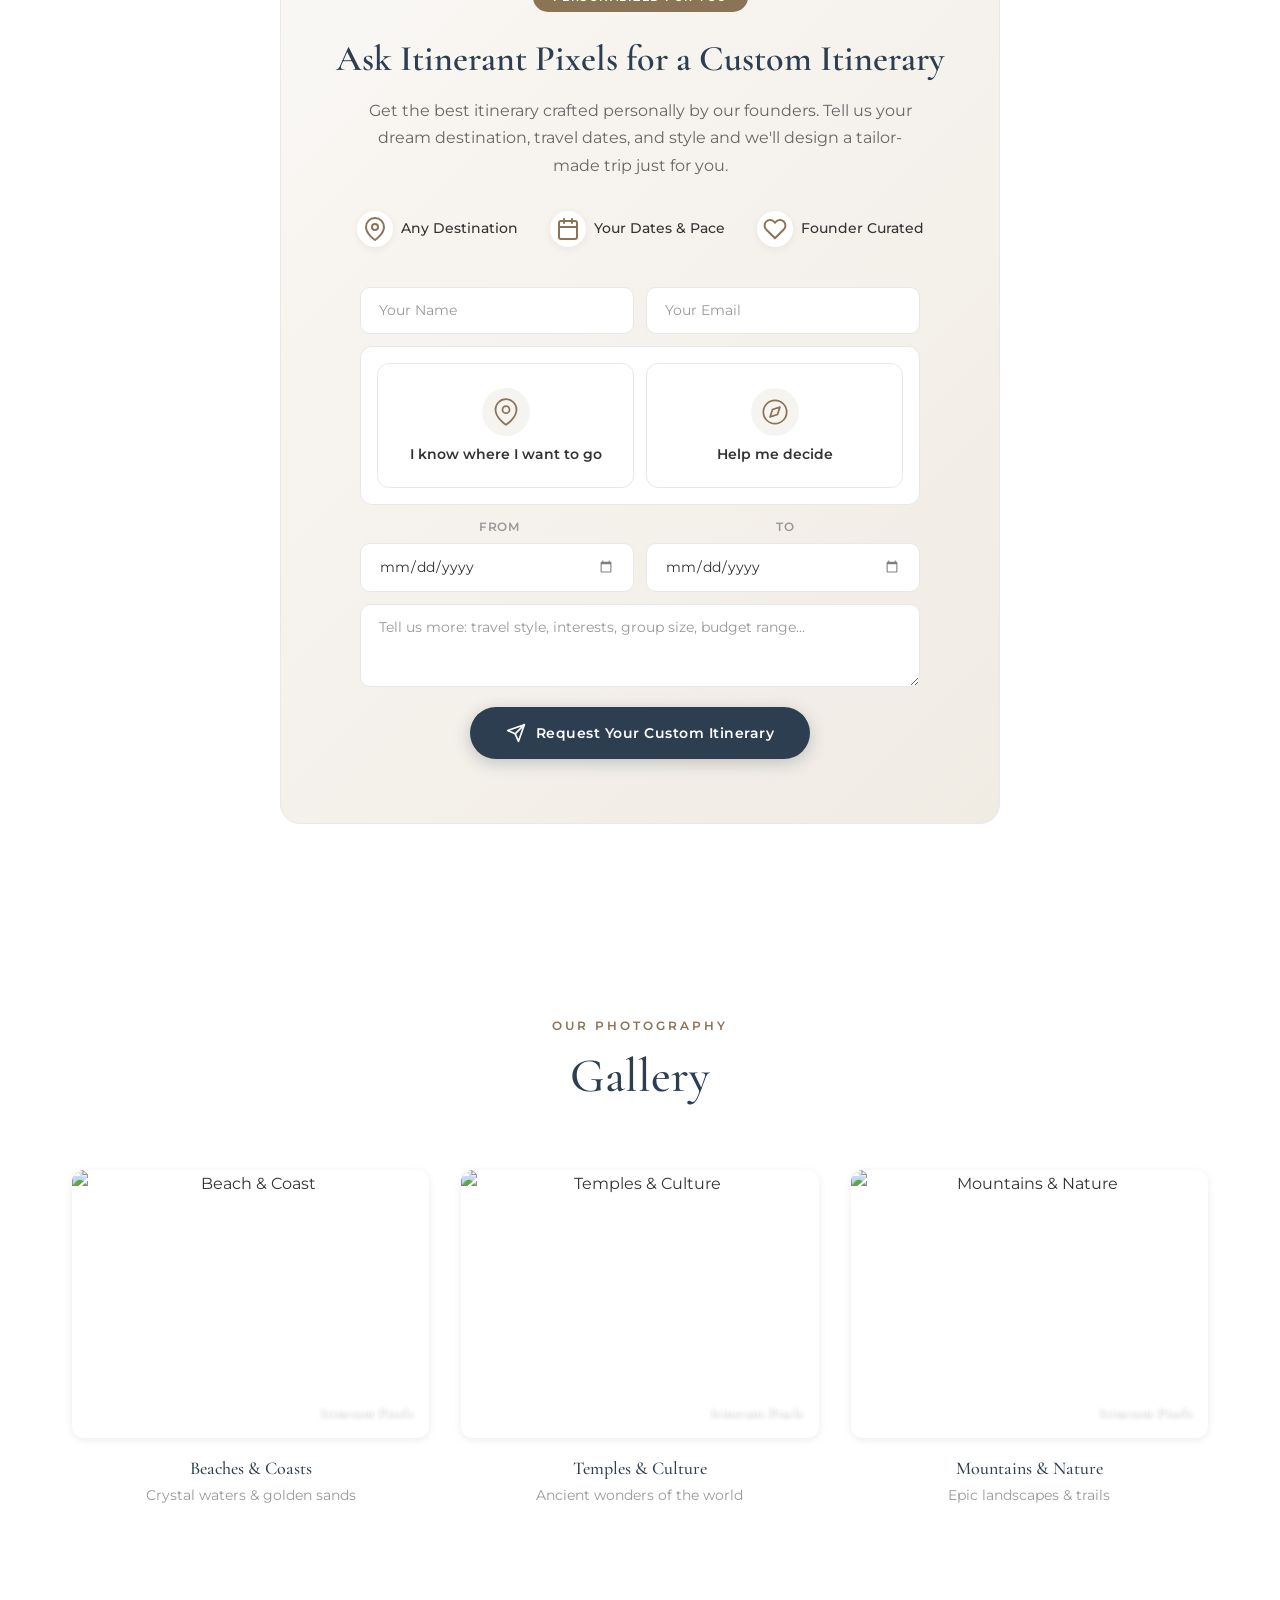
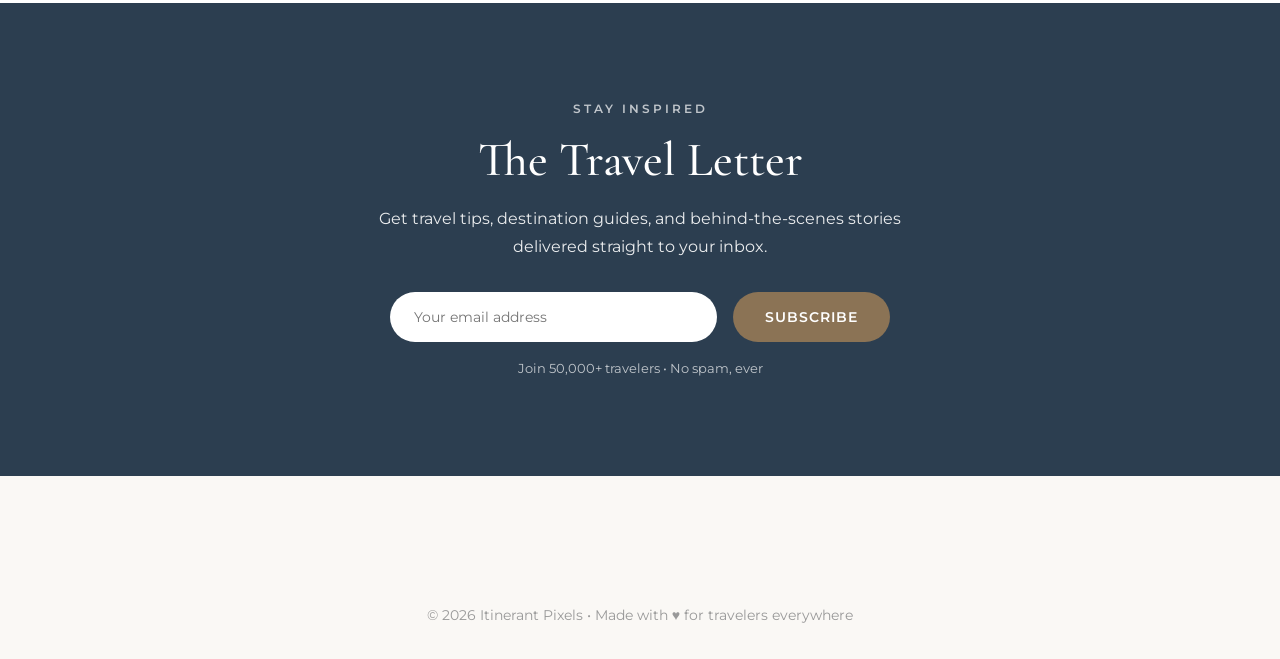
==== commit 0cd6eca2: "Add custom itinerary CTA with two-path destination picker, editable About Us, and newsletter reposit" ====
--- a/index.html
+++ b/index.html
@@ -220,6 +220,15 @@
             <div class="destinations-grid" id="monthDestinations">
                 <!-- Destinations will be populated by JavaScript -->
             </div>
+
+            <!-- Inline CTA: not sure what to choose -->
+            <div class="where-to-go-cta">
+                <span class="where-to-go-cta-text">
+                    <svg xmlns="http://www.w3.org/2000/svg" width="20" height="20" viewBox="0 0 24 24" fill="none" stroke="currentColor" stroke-width="2" stroke-linecap="round" stroke-linejoin="round"><circle cx="12" cy="12" r="10"></circle><path d="M9.09 9a3 3 0 0 1 5.83 1c0 2-3 3-3 3"></path><line x1="12" y1="17" x2="12.01" y2="17"></line></svg>
+                    Not sure what to choose?
+                </span>
+                <a href="#custom-itinerary" class="where-to-go-cta-link">Contact us for a tailored itinerary specific to your needs &rarr;</a>
+            </div>
         </div>
     </section>
 
@@ -227,14 +236,14 @@
     <section id="about" class="about">
         <div class="container">
             <div class="about-grid">
-                <div class="about-image">
-                    <img src="https://images.unsplash.com/photo-1522199710521-72d69614c702?w=800&q=80" alt="Couple traveling">
+                <div class="about-image" id="aboutImageWrapper">
+                    <img id="aboutImage" src="https://images.unsplash.com/photo-1522199710521-72d69614c702?w=800&q=80" alt="Couple traveling">
                 </div>
                 <div class="about-content">
                     <span class="section-subtitle">About Us</span>
-                    <h2>Hey, We're Sarah & Alex</h2>
-                    <p>We're two adventure seekers who traded our 9-5 jobs for a life of endless exploration. Since 2019, we've been traveling the world, documenting our journeys, and creating detailed travel guides to help you plan your perfect trip.</p>
-                    <p>From hidden waterfalls in Bali to ancient temples in Japan, we're on a mission to uncover the world's most beautiful places and share them with you.</p>
+                    <h2 id="aboutHeading">Hey, We're Sarah & Alex</h2>
+                    <p id="aboutParagraph1">We're two adventure seekers who traded our 9-5 jobs for a life of endless exploration. Since 2019, we've been traveling the world, documenting our journeys, and creating detailed travel guides to help you plan your perfect trip.</p>
+                    <p id="aboutParagraph2">From hidden waterfalls in Bali to ancient temples in Japan, we're on a mission to uncover the world's most beautiful places and share them with you.</p>
                     <div class="about-stats">
                         <div class="stat">
                             <span class="stat-number">50+</span>
@@ -254,6 +263,203 @@
                         Follow our travels on Instagram
                     </a>
                 </div>
+            </div>
+        </div>
+    </section>
+
+    <!-- Custom Itinerary CTA -->
+    <section class="custom-itinerary-cta" id="custom-itinerary">
+        <div class="container">
+            <div class="cta-wrapper">
+                <div class="cta-badge">Personalized For You</div>
+                <h2>Ask Itinerant Pixels for a Custom Itinerary</h2>
+                <p>Get the best itinerary crafted personally by our founders. Tell us your dream destination, travel dates, and style and we'll design a tailor-made trip just for you.</p>
+                <div class="cta-features">
+                    <div class="cta-feature">
+                        <span class="cta-feature-icon">
+                            <svg xmlns="http://www.w3.org/2000/svg" width="24" height="24" viewBox="0 0 24 24" fill="none" stroke="currentColor" stroke-width="2" stroke-linecap="round" stroke-linejoin="round"><path d="M21 10c0 7-9 13-9 13s-9-6-9-13a9 9 0 0 1 18 0z"></path><circle cx="12" cy="10" r="3"></circle></svg>
+                        </span>
+                        <span>Any Destination</span>
+                    </div>
+                    <div class="cta-feature">
+                        <span class="cta-feature-icon">
+                            <svg xmlns="http://www.w3.org/2000/svg" width="24" height="24" viewBox="0 0 24 24" fill="none" stroke="currentColor" stroke-width="2" stroke-linecap="round" stroke-linejoin="round"><rect x="3" y="4" width="18" height="18" rx="2" ry="2"></rect><line x1="16" y1="2" x2="16" y2="6"></line><line x1="8" y1="2" x2="8" y2="6"></line><line x1="3" y1="10" x2="21" y2="10"></line></svg>
+                        </span>
+                        <span>Your Dates & Pace</span>
+                    </div>
+                    <div class="cta-feature">
+                        <span class="cta-feature-icon">
+                            <svg xmlns="http://www.w3.org/2000/svg" width="24" height="24" viewBox="0 0 24 24" fill="none" stroke="currentColor" stroke-width="2" stroke-linecap="round" stroke-linejoin="round"><path d="M20.84 4.61a5.5 5.5 0 0 0-7.78 0L12 5.67l-1.06-1.06a5.5 5.5 0 0 0-7.78 7.78l1.06 1.06L12 21.23l7.78-7.78 1.06-1.06a5.5 5.5 0 0 0 0-7.78z"></path></svg>
+                        </span>
+                        <span>Founder Curated</span>
+                    </div>
+                </div>
+                <form class="cta-form" id="customItineraryForm">
+                    <div class="cta-form-row">
+                        <input type="text" name="name" placeholder="Your Name" required>
+                        <input type="email" name="email" placeholder="Your Email" required>
+                    </div>
+
+                    <!-- Destination Picker -->
+                    <input type="hidden" name="destination" id="ctaDestinationValue" required>
+                    <input type="hidden" name="travelStyle" id="ctaTravelStyleValue">
+                    <div class="dest-picker">
+                        <!-- Step 1: Choose path -->
+                        <div class="dest-path-choice" id="destPathChoice">
+                            <button type="button" class="dest-path-btn" id="destPathKnow">
+                                <span class="dest-path-icon">
+                                    <svg xmlns="http://www.w3.org/2000/svg" width="28" height="28" viewBox="0 0 24 24" fill="none" stroke="currentColor" stroke-width="1.5" stroke-linecap="round" stroke-linejoin="round"><path d="M21 10c0 7-9 13-9 13s-9-6-9-13a9 9 0 0 1 18 0z"></path><circle cx="12" cy="10" r="3"></circle></svg>
+                                </span>
+                                <span class="dest-path-text">I know where I want to go</span>
+                            </button>
+                            <button type="button" class="dest-path-btn" id="destPathDiscover">
+                                <span class="dest-path-icon">
+                                    <svg xmlns="http://www.w3.org/2000/svg" width="28" height="28" viewBox="0 0 24 24" fill="none" stroke="currentColor" stroke-width="1.5" stroke-linecap="round" stroke-linejoin="round"><circle cx="12" cy="12" r="10"></circle><polygon points="16.24 7.76 14.12 14.12 7.76 16.24 9.88 9.88 16.24 7.76"></polygon></svg>
+                                </span>
+                                <span class="dest-path-text">Help me decide</span>
+                            </button>
+                        </div>
+
+                        <!-- Panel A: I know where I want to go -->
+                        <div class="dest-panel" id="destPanelKnow" style="display:none">
+                            <button type="button" class="dest-back-btn" id="destBackKnow">&larr; Back</button>
+                            <div class="dest-visual-grid">
+                                <button type="button" class="dest-visual-card" data-dest="Italy">
+                                    <img src="https://images.unsplash.com/photo-1552832230-c0197dd311b5?w=400&q=80" alt="Italy" loading="lazy">
+                                    <span class="dest-visual-label">Italy</span>
+                                </button>
+                                <button type="button" class="dest-visual-card" data-dest="Greece">
+                                    <img src="https://images.unsplash.com/photo-1613395877344-13d4a8e0d49e?w=400&q=80" alt="Greece" loading="lazy">
+                                    <span class="dest-visual-label">Greece</span>
+                                </button>
+                                <button type="button" class="dest-visual-card" data-dest="Japan">
+                                    <img src="https://images.unsplash.com/photo-1493976040374-85c8e12f0c0e?w=400&q=80" alt="Japan" loading="lazy">
+                                    <span class="dest-visual-label">Japan</span>
+                                </button>
+                                <button type="button" class="dest-visual-card" data-dest="Bali">
+                                    <img src="https://images.unsplash.com/photo-1537996194471-e657df975ab4?w=400&q=80" alt="Bali" loading="lazy">
+                                    <span class="dest-visual-label">Bali</span>
+                                </button>
+                                <button type="button" class="dest-visual-card" data-dest="Thailand">
+                                    <img src="https://images.unsplash.com/photo-1552465011-b4e21bf6e79a?w=400&q=80" alt="Thailand" loading="lazy">
+                                    <span class="dest-visual-label">Thailand</span>
+                                </button>
+                                <button type="button" class="dest-visual-card" data-dest="Mexico">
+                                    <img src="https://images.unsplash.com/photo-1518638150340-f706e86654de?w=400&q=80" alt="Mexico" loading="lazy">
+                                    <span class="dest-visual-label">Mexico</span>
+                                </button>
+                                <button type="button" class="dest-visual-card" data-dest="Portugal">
+                                    <img src="https://images.unsplash.com/photo-1555881400-74d7acaacd8b?w=400&q=80" alt="Portugal" loading="lazy">
+                                    <span class="dest-visual-label">Portugal</span>
+                                </button>
+                                <button type="button" class="dest-visual-card" data-dest="Peru">
+                                    <img src="https://images.unsplash.com/photo-1526392060635-9d6019884377?w=400&q=80" alt="Peru" loading="lazy">
+                                    <span class="dest-visual-label">Peru</span>
+                                </button>
+                                <button type="button" class="dest-visual-card dest-surprise-card" data-dest="Other">
+                                    <div class="dest-surprise-inner">...</div>
+                                    <span class="dest-visual-label">Other</span>
+                                </button>
+                            </div>
+                            <div class="dest-other-input" id="destOtherInput" style="display:none">
+                                <input type="text" id="destOtherText" placeholder="Type your destination...">
+                                <button type="button" class="dest-other-confirm" id="destOtherConfirm">Confirm</button>
+                            </div>
+                        </div>
+
+                        <!-- Panel B: Help me decide (travel style) -->
+                        <div class="dest-panel" id="destPanelDiscover" style="display:none">
+                            <button type="button" class="dest-back-btn" id="destBackDiscover">&larr; Back</button>
+                            <p class="dest-style-prompt">What draws you most? Pick your vibe.</p>
+                            <div class="dest-visual-grid">
+                                <button type="button" class="dest-visual-card dest-style-card" data-style="Urban & City Life">
+                                    <img src="https://images.unsplash.com/photo-1480714378408-67cf0d13bc1b?w=400&q=80" alt="Urban" loading="lazy">
+                                    <span class="dest-visual-label">Urban & City Life</span>
+                                </button>
+                                <button type="button" class="dest-visual-card dest-style-card" data-style="Wildlife & Safari">
+                                    <img src="https://images.unsplash.com/photo-1516426122078-c23e76319801?w=400&q=80" alt="Wildlife" loading="lazy">
+                                    <span class="dest-visual-label">Wildlife & Safari</span>
+                                </button>
+                                <button type="button" class="dest-visual-card dest-style-card" data-style="Nature & Mountains">
+                                    <img src="https://images.unsplash.com/photo-1506905925346-21bda4d32df4?w=400&q=80" alt="Nature" loading="lazy">
+                                    <span class="dest-visual-label">Nature & Mountains</span>
+                                </button>
+                                <button type="button" class="dest-visual-card dest-style-card" data-style="Culture & History">
+                                    <img src="https://images.unsplash.com/photo-1533050487297-09b450131914?w=400&q=80" alt="Culture" loading="lazy">
+                                    <span class="dest-visual-label">Culture & History</span>
+                                </button>
+                                <button type="button" class="dest-visual-card dest-style-card" data-style="Beach & Relaxation">
+                                    <img src="https://images.unsplash.com/photo-1506929562872-bb421503ef21?w=400&q=80" alt="Beach" loading="lazy">
+                                    <span class="dest-visual-label">Beach & Relaxation</span>
+                                </button>
+                                <button type="button" class="dest-visual-card dest-style-card" data-style="Adventure & Outdoors">
+                                    <img src="https://images.unsplash.com/photo-1551632811-561732d1e306?w=400&q=80" alt="Adventure" loading="lazy">
+                                    <span class="dest-visual-label">Adventure & Outdoors</span>
+                                </button>
+                                <button type="button" class="dest-visual-card dest-surprise-card dest-style-card" data-style="Surprise me!">
+                                    <div class="dest-surprise-inner">?</div>
+                                    <span class="dest-visual-label">Surprise Me!</span>
+                                </button>
+                            </div>
+                        </div>
+
+                        <div class="dest-selected-label" id="destSelectedLabel" style="display:none">
+                            ✓ <span id="destSelectedText"></span>
+                            <button type="button" class="dest-clear-btn" id="destClearBtn">&times;</button>
+                        </div>
+                    </div>
+                    <div class="cta-form-row cta-dates-row">
+                        <div class="cta-date-field">
+                            <label for="ctaDateFrom">From</label>
+                            <input type="date" id="ctaDateFrom" name="dateFrom">
+                        </div>
+                        <div class="cta-date-field">
+                            <label for="ctaDateTo">To</label>
+                            <input type="date" id="ctaDateTo" name="dateTo">
+                        </div>
+                    </div>
+                    <textarea name="details" placeholder="Tell us more: travel style, interests, group size, budget range..." rows="3"></textarea>
+                    <button type="submit" class="cta-button">
+                        <svg xmlns="http://www.w3.org/2000/svg" width="20" height="20" viewBox="0 0 24 24" fill="none" stroke="currentColor" stroke-width="2" stroke-linecap="round" stroke-linejoin="round"><line x1="22" y1="2" x2="11" y2="13"></line><polygon points="22 2 15 22 11 13 2 9 22 2"></polygon></svg>
+                        Request Your Custom Itinerary
+                    </button>
+                    <p class="cta-form-success" id="ctaFormSuccess" style="display:none">✓ Request sent! We'll get back to you within 48 hours.</p>
+                </form>
+            </div>
+        </div>
+    </section>
+
+    </section>
+
+    <!-- Gallery Preview -->
+    <section id="gallery" class="shop-preview">
+        <div class="container">
+            <div class="section-header">
+                <span class="section-subtitle">Our Photography</span>
+                <h2>Gallery</h2>
+            </div>
+            <div class="shop-grid">
+                <a href="gallery.html" class="shop-item">
+                    <div class="shop-image">
+                        <img src="https://images.unsplash.com/photo-1506929562872-bb421503ef21?w=400&q=80" alt="Beach & Coast">
+                    </div>
+                    <h4>Beaches & Coasts</h4>
+                    <p>Crystal waters & golden sands</p>
+                </a>
+                <a href="gallery.html" class="shop-item">
+                    <div class="shop-image">
+                        <img src="https://images.unsplash.com/photo-1493976040374-85c8e12f0c0e?w=400&q=80" alt="Temples & Culture">
+                    </div>
+                    <h4>Temples & Culture</h4>
+                    <p>Ancient wonders of the world</p>
+                </a>
+                <a href="gallery.html" class="shop-item">
+                    <div class="shop-image">
+                        <img src="https://images.unsplash.com/photo-1506905925346-21bda4d32df4?w=400&q=80" alt="Mountains & Nature">
+                    </div>
+                    <h4>Mountains & Nature</h4>
+                    <p>Epic landscapes & trails</p>
+                </a>
             </div>
         </div>
     </section>
@@ -274,39 +480,6 @@
         </div>
     </section>
 
-    <!-- Gallery Preview -->
-    <section id="gallery" class="shop-preview">
-        <div class="container">
-            <div class="section-header">
-                <span class="section-subtitle">Our Photography</span>
-                <h2>Gallery</h2>
-            </div>
-            <div class="shop-grid">
-                <a href="gallery.html" class="shop-item">
-                    <div class="shop-image">
-                        <img src="https://images.unsplash.com/photo-1506929562872-bb421503ef21?w=400&q=80" alt="Beach & Coast">
-                    </div>
-                    <h4>Beaches & Coasts</h4>
-                    <p>Crystal waters & golden sands</p>
-                </a>
-                <a href="gallery.html" class="shop-item">
-                    <div class="shop-image">
-                        <img src="https://images.unsplash.com/photo-1493976040374-85c8e12f0c0e?w=400&q=80" alt="Temples & Culture">
-                    </div>
-                    <h4>Temples & Culture</h4>
-                    <p>Ancient wonders of the world</p>
-                </a>
-                <a href="gallery.html" class="shop-item">
-                    <div class="shop-image">
-                        <img src="https://images.unsplash.com/photo-1506905925346-21bda4d32df4?w=400&q=80" alt="Mountains & Nature">
-                    </div>
-                    <h4>Mountains & Nature</h4>
-                    <p>Epic landscapes & trails</p>
-                </a>
-            </div>
-        </div>
-    </section>
-
     <!-- Footer -->
     <footer class="footer">
         <div class="container">
--- a/styles.css
+++ b/styles.css
@@ -1474,6 +1474,560 @@
 }
 
 /* ========================================
+   Custom Itinerary CTA
+   ======================================== */
+.custom-itinerary-cta {
+    padding: var(--spacing-xl) 0;
+    background: var(--color-white);
+    position: relative;
+    overflow: hidden;
+}
+
+.cta-wrapper {
+    max-width: 720px;
+    margin: 0 auto;
+    text-align: center;
+    padding: var(--spacing-lg) var(--spacing-md);
+    background: linear-gradient(135deg, #faf8f5 0%, #f0ebe3 100%);
+    border-radius: 20px;
+    border: 1.5px solid var(--color-border);
+    position: relative;
+}
+
+.cta-badge {
+    display: inline-block;
+    padding: 0.35rem 1.25rem;
+    background: var(--color-secondary);
+    color: var(--color-white);
+    font-family: var(--font-body);
+    font-size: 0.7rem;
+    font-weight: 600;
+    letter-spacing: 1.5px;
+    text-transform: uppercase;
+    border-radius: 30px;
+    margin-bottom: 1.5rem;
+}
+
+.cta-wrapper h2 {
+    font-family: var(--font-heading);
+    font-size: 2.25rem;
+    font-weight: 600;
+    color: var(--color-primary);
+    line-height: 1.25;
+    margin-bottom: 1rem;
+}
+
+.cta-wrapper > p {
+    font-size: 1rem;
+    color: var(--color-text-light);
+    line-height: 1.7;
+    margin-bottom: 2rem;
+    max-width: 560px;
+    margin-left: auto;
+    margin-right: auto;
+}
+
+.cta-features {
+    display: flex;
+    justify-content: center;
+    gap: 2rem;
+    margin-bottom: 2.5rem;
+}
+
+.cta-feature {
+    display: flex;
+    align-items: center;
+    gap: 0.5rem;
+    font-family: var(--font-body);
+    font-size: 0.85rem;
+    font-weight: 500;
+    color: var(--color-text);
+}
+
+.cta-feature-icon {
+    display: flex;
+    align-items: center;
+    justify-content: center;
+    width: 36px;
+    height: 36px;
+    background: var(--color-white);
+    border-radius: 50%;
+    color: var(--color-secondary);
+    box-shadow: 0 2px 8px rgba(0, 0, 0, 0.06);
+}
+
+.cta-form {
+    width: 100%;
+    max-width: 560px;
+    margin: 0 auto;
+    display: flex;
+    flex-direction: column;
+    gap: 0.75rem;
+}
+
+.cta-form-row {
+    display: flex;
+    gap: 0.75rem;
+}
+
+.cta-form input,
+.cta-form textarea,
+.cta-form select {
+    width: 100%;
+    padding: 0.85rem 1.15rem;
+    border: 1.5px solid var(--color-border);
+    border-radius: 10px;
+    font-family: var(--font-body);
+    font-size: 0.88rem;
+    color: var(--color-text);
+    background: var(--color-white);
+    transition: border-color 0.2s ease, box-shadow 0.2s ease;
+    outline: none;
+}
+
+.cta-form select {
+    appearance: none;
+    background-image: url("data:image/svg+xml,%3Csvg xmlns='http://www.w3.org/2000/svg' width='12' height='12' viewBox='0 0 24 24' fill='none' stroke='%23999' stroke-width='2.5' stroke-linecap='round' stroke-linejoin='round'%3E%3Cpolyline points='6 9 12 15 18 9'/%3E%3C/svg%3E");
+    background-repeat: no-repeat;
+    background-position: right 1rem center;
+    padding-right: 2.5rem;
+    cursor: pointer;
+}
+
+.cta-form select:invalid {
+    color: var(--color-text-muted);
+}
+
+/* Destination Picker */
+.dest-picker {
+    width: 100%;
+    background: var(--color-white);
+    border: 1.5px solid var(--color-border);
+    border-radius: 12px;
+    overflow: hidden;
+}
+
+.dest-picker-heading {
+    padding: 0.75rem 1rem 0;
+    font-family: var(--font-body);
+    font-size: 0.8rem;
+    font-weight: 600;
+    text-transform: uppercase;
+    letter-spacing: 0.5px;
+    color: var(--color-text-muted);
+    text-align: center;
+}
+
+.dest-path-choice {
+    display: flex;
+    gap: 0.75rem;
+    padding: 1rem;
+}
+
+.dest-path-btn {
+    flex: 1;
+    display: flex;
+    flex-direction: column;
+    align-items: center;
+    gap: 0.6rem;
+    padding: 1.5rem 1rem;
+    background: var(--color-white);
+    border: 1.5px solid var(--color-border);
+    border-radius: 12px;
+    cursor: pointer;
+    transition: all 0.25s ease;
+    text-align: center;
+}
+
+.dest-path-btn:hover {
+    border-color: var(--color-secondary);
+    background: rgba(139, 115, 85, 0.04);
+    transform: translateY(-2px);
+    box-shadow: 0 4px 12px rgba(0, 0, 0, 0.06);
+}
+
+.dest-path-icon {
+    display: flex;
+    align-items: center;
+    justify-content: center;
+    width: 48px;
+    height: 48px;
+    border-radius: 50%;
+    background: rgba(139, 115, 85, 0.08);
+    color: var(--color-secondary);
+}
+
+.dest-path-btn:hover .dest-path-icon {
+    background: rgba(139, 115, 85, 0.15);
+}
+
+.dest-path-text {
+    font-family: var(--font-body);
+    font-size: 0.88rem;
+    font-weight: 600;
+    color: var(--color-text);
+}
+
+.dest-panel {
+    padding: 0;
+}
+
+.dest-back-btn {
+    display: inline-block;
+    margin: 0.75rem 0 0 0.75rem;
+    padding: 0.3rem 0.75rem;
+    background: none;
+    border: 1px solid var(--color-border);
+    border-radius: 20px;
+    font-family: var(--font-body);
+    font-size: 0.78rem;
+    font-weight: 500;
+    color: var(--color-text-muted);
+    cursor: pointer;
+    transition: all 0.2s ease;
+}
+
+.dest-back-btn:hover {
+    border-color: var(--color-text);
+    color: var(--color-text);
+}
+
+.dest-style-prompt {
+    text-align: center;
+    font-family: var(--font-body);
+    font-size: 0.88rem;
+    color: var(--color-text-light);
+    margin: 0.5rem 0.75rem 0;
+}
+
+.dest-visual-grid {
+    display: grid;
+    grid-template-columns: repeat(3, 1fr);
+    gap: 0.6rem;
+    padding: 0.75rem;
+}
+
+.dest-visual-card {
+    position: relative;
+    border: 2px solid transparent;
+    border-radius: 10px;
+    overflow: hidden;
+    cursor: pointer;
+    padding: 0;
+    background: none;
+    aspect-ratio: 4/3;
+    transition: all 0.25s ease;
+}
+
+.dest-visual-card img {
+    width: 100%;
+    height: 100%;
+    object-fit: cover;
+    display: block;
+    transition: transform 0.3s ease;
+}
+
+.dest-visual-card:hover img {
+    transform: scale(1.05);
+}
+
+.dest-visual-label {
+    position: absolute;
+    bottom: 0;
+    left: 0;
+    right: 0;
+    padding: 0.5rem;
+    background: linear-gradient(transparent, rgba(0,0,0,0.65));
+    color: #fff;
+    font-family: var(--font-body);
+    font-size: 0.78rem;
+    font-weight: 600;
+    text-align: center;
+}
+
+.dest-visual-card.selected {
+    border-color: var(--color-secondary);
+    box-shadow: 0 0 0 3px rgba(139, 115, 85, 0.2);
+}
+
+.dest-surprise-card {
+    background: var(--color-primary);
+    display: flex;
+    align-items: center;
+    justify-content: center;
+}
+
+.dest-surprise-inner {
+    font-family: var(--font-heading);
+    font-size: 3.5rem;
+    font-weight: 600;
+    color: rgba(255, 255, 255, 0.25);
+    text-align: center;
+    line-height: 1;
+    user-select: none;
+}
+
+.dest-surprise-card:hover {
+    border-color: var(--color-secondary);
+}
+
+.dest-surprise-card:hover .dest-surprise-inner {
+    color: rgba(255, 255, 255, 0.5);
+}
+
+.dest-surprise-card.selected {
+    background: var(--color-secondary);
+    border-color: var(--color-secondary);
+}
+
+.dest-surprise-card.selected .dest-surprise-inner {
+    color: rgba(255, 255, 255, 0.4);
+}
+
+.dest-selected-label {
+    display: flex;
+    align-items: center;
+    justify-content: center;
+    gap: 0.5rem;
+    padding: 0.65rem 1rem;
+    background: rgba(139, 115, 85, 0.08);
+    border-top: 1.5px solid var(--color-border);
+    font-family: var(--font-body);
+    font-size: 0.85rem;
+    color: var(--color-secondary);
+}
+
+.dest-clear-btn {
+    background: none;
+    border: none;
+    font-size: 1.1rem;
+    color: var(--color-text-muted);
+    cursor: pointer;
+    padding: 0 0.25rem;
+    line-height: 1;
+}
+
+.dest-clear-btn:hover {
+    color: var(--color-text);
+}
+
+.dest-other-input {
+    display: flex;
+    gap: 0.5rem;
+    padding: 0.75rem;
+    border-top: 1.5px solid var(--color-border);
+}
+
+.dest-other-input input {
+    flex: 1;
+    padding: 0.65rem 1rem;
+    border: 1.5px solid var(--color-border);
+    border-radius: 8px;
+    font-family: var(--font-body);
+    font-size: 0.85rem;
+    color: var(--color-text);
+    outline: none;
+}
+
+.dest-other-input input:focus {
+    border-color: var(--color-secondary);
+}
+
+.dest-other-confirm {
+    padding: 0.65rem 1.25rem;
+    background: var(--color-secondary);
+    color: var(--color-white);
+    border: none;
+    border-radius: 8px;
+    font-family: var(--font-body);
+    font-size: 0.82rem;
+    font-weight: 600;
+    cursor: pointer;
+    transition: background 0.2s ease;
+}
+
+.dest-other-confirm:hover {
+    background: var(--color-primary);
+}
+
+@media (max-width: 480px) {
+    .dest-visual-grid {
+        grid-template-columns: repeat(2, 1fr);
+    }
+    .dest-path-choice {
+        flex-direction: column;
+    }
+}
+
+.cta-form input::placeholder,
+.cta-form textarea::placeholder {
+    color: var(--color-text-muted);
+}
+
+.cta-form input:focus,
+.cta-form textarea:focus,
+.cta-form select:focus {
+    border-color: var(--color-secondary);
+    box-shadow: 0 0 0 3px rgba(139, 115, 85, 0.12);
+}
+
+.cta-dates-row {
+    gap: 0.75rem;
+}
+
+.cta-date-field {
+    flex: 1;
+    display: flex;
+    flex-direction: column;
+    gap: 0.3rem;
+}
+
+.cta-date-field label {
+    font-family: var(--font-body);
+    font-size: 0.75rem;
+    font-weight: 600;
+    text-transform: uppercase;
+    letter-spacing: 0.5px;
+    color: var(--color-text-muted);
+    padding-left: 0.25rem;
+}
+
+.cta-date-field input[type="date"] {
+    cursor: pointer;
+}
+
+.cta-date-field input[type="date"]::-webkit-calendar-picker-indicator {
+    opacity: 0.5;
+    cursor: pointer;
+}
+
+.cta-form textarea {
+    resize: vertical;
+    min-height: 80px;
+}
+
+.cta-button {
+    display: inline-flex;
+    align-items: center;
+    justify-content: center;
+    gap: 0.6rem;
+    padding: 1rem 2.25rem;
+    background: var(--color-primary);
+    color: var(--color-white);
+    font-family: var(--font-body);
+    font-size: 0.9rem;
+    font-weight: 600;
+    letter-spacing: 0.5px;
+    border-radius: 50px;
+    border: none;
+    cursor: pointer;
+    text-decoration: none;
+    transition: all 0.3s ease;
+    box-shadow: 0 4px 16px rgba(44, 62, 80, 0.25);
+    align-self: center;
+    margin-top: 0.5rem;
+}
+
+.cta-button:hover {
+    background: var(--color-secondary);
+    transform: translateY(-2px);
+    box-shadow: 0 6px 24px rgba(139, 115, 85, 0.35);
+}
+
+.cta-button svg {
+    flex-shrink: 0;
+}
+
+.cta-form-success {
+    text-align: center;
+    color: #27ae60;
+    font-weight: 600;
+    font-size: 0.95rem;
+    margin-top: 0.75rem;
+}
+
+@media (max-width: 768px) {
+    .cta-wrapper h2 {
+        font-size: 1.75rem;
+    }
+
+    .cta-features {
+        flex-direction: column;
+        align-items: center;
+        gap: 1rem;
+    }
+
+    .cta-form-row {
+        flex-direction: column;
+    }
+}
+
+/* Where to Go — inline CTA banner */
+.where-to-go-cta {
+    display: flex;
+    align-items: center;
+    justify-content: center;
+    flex-wrap: wrap;
+    gap: 0.5rem 1.25rem;
+    margin-top: var(--spacing-md);
+    padding: 1.1rem 1.75rem;
+    background: linear-gradient(135deg, #faf8f5 0%, #f0ebe3 100%);
+    border: 1.5px solid var(--color-border);
+    border-radius: 14px;
+}
+
+.where-to-go-cta-text {
+    display: flex;
+    align-items: center;
+    gap: 0.45rem;
+    font-family: var(--font-body);
+    font-size: 0.92rem;
+    font-weight: 500;
+    color: var(--color-text);
+}
+
+.where-to-go-cta-text svg {
+    color: var(--color-secondary);
+    flex-shrink: 0;
+}
+
+.where-to-go-cta-link {
+    font-family: var(--font-body);
+    font-size: 0.92rem;
+    font-weight: 600;
+    color: var(--color-secondary);
+    text-decoration: none;
+    transition: color 0.2s ease;
+}
+
+.where-to-go-cta-link:hover {
+    color: var(--color-primary);
+    text-decoration: underline;
+}
+
+@media (max-width: 480px) {
+    .where-to-go-cta {
+        flex-direction: column;
+        text-align: center;
+    }
+}
+
+@media (max-width: 480px) {
+    .cta-wrapper {
+        padding: var(--spacing-md) var(--spacing-sm);
+    }
+
+    .cta-wrapper h2 {
+        font-size: 1.5rem;
+    }
+
+    .cta-button {
+        padding: 0.875rem 1.75rem;
+        font-size: 0.85rem;
+    }
+}
+
+/* ========================================
    Newsletter Section
    ======================================== */
 .newsletter {
@@ -1997,6 +2551,41 @@
     color: var(--color-text-muted);
     margin-top: 1.5rem;
     opacity: 0.7;
+}
+
+/* Floating Add Button (shared across pages) */
+.floating-add-btn {
+    position: fixed;
+    bottom: 2rem;
+    right: 2rem;
+    width: 56px;
+    height: 56px;
+    border-radius: 50%;
+    background: var(--color-secondary);
+    color: white;
+    border: none;
+    cursor: pointer;
+    display: flex;
+    align-items: center;
+    justify-content: center;
+    box-shadow: 0 4px 20px rgba(0, 0, 0, 0.25);
+    z-index: 1000;
+    transition: all 0.3s ease;
+}
+
+.floating-add-btn:hover {
+    background: var(--color-primary);
+    transform: scale(1.1);
+    box-shadow: 0 6px 28px rgba(0, 0, 0, 0.35);
+}
+
+.floating-add-btn svg {
+    stroke: white;
+}
+
+/* Admin modal form-group spacing */
+.admin-modal .form-group {
+    margin-bottom: 1rem;
 }
 
 /* Admin Footer Link */
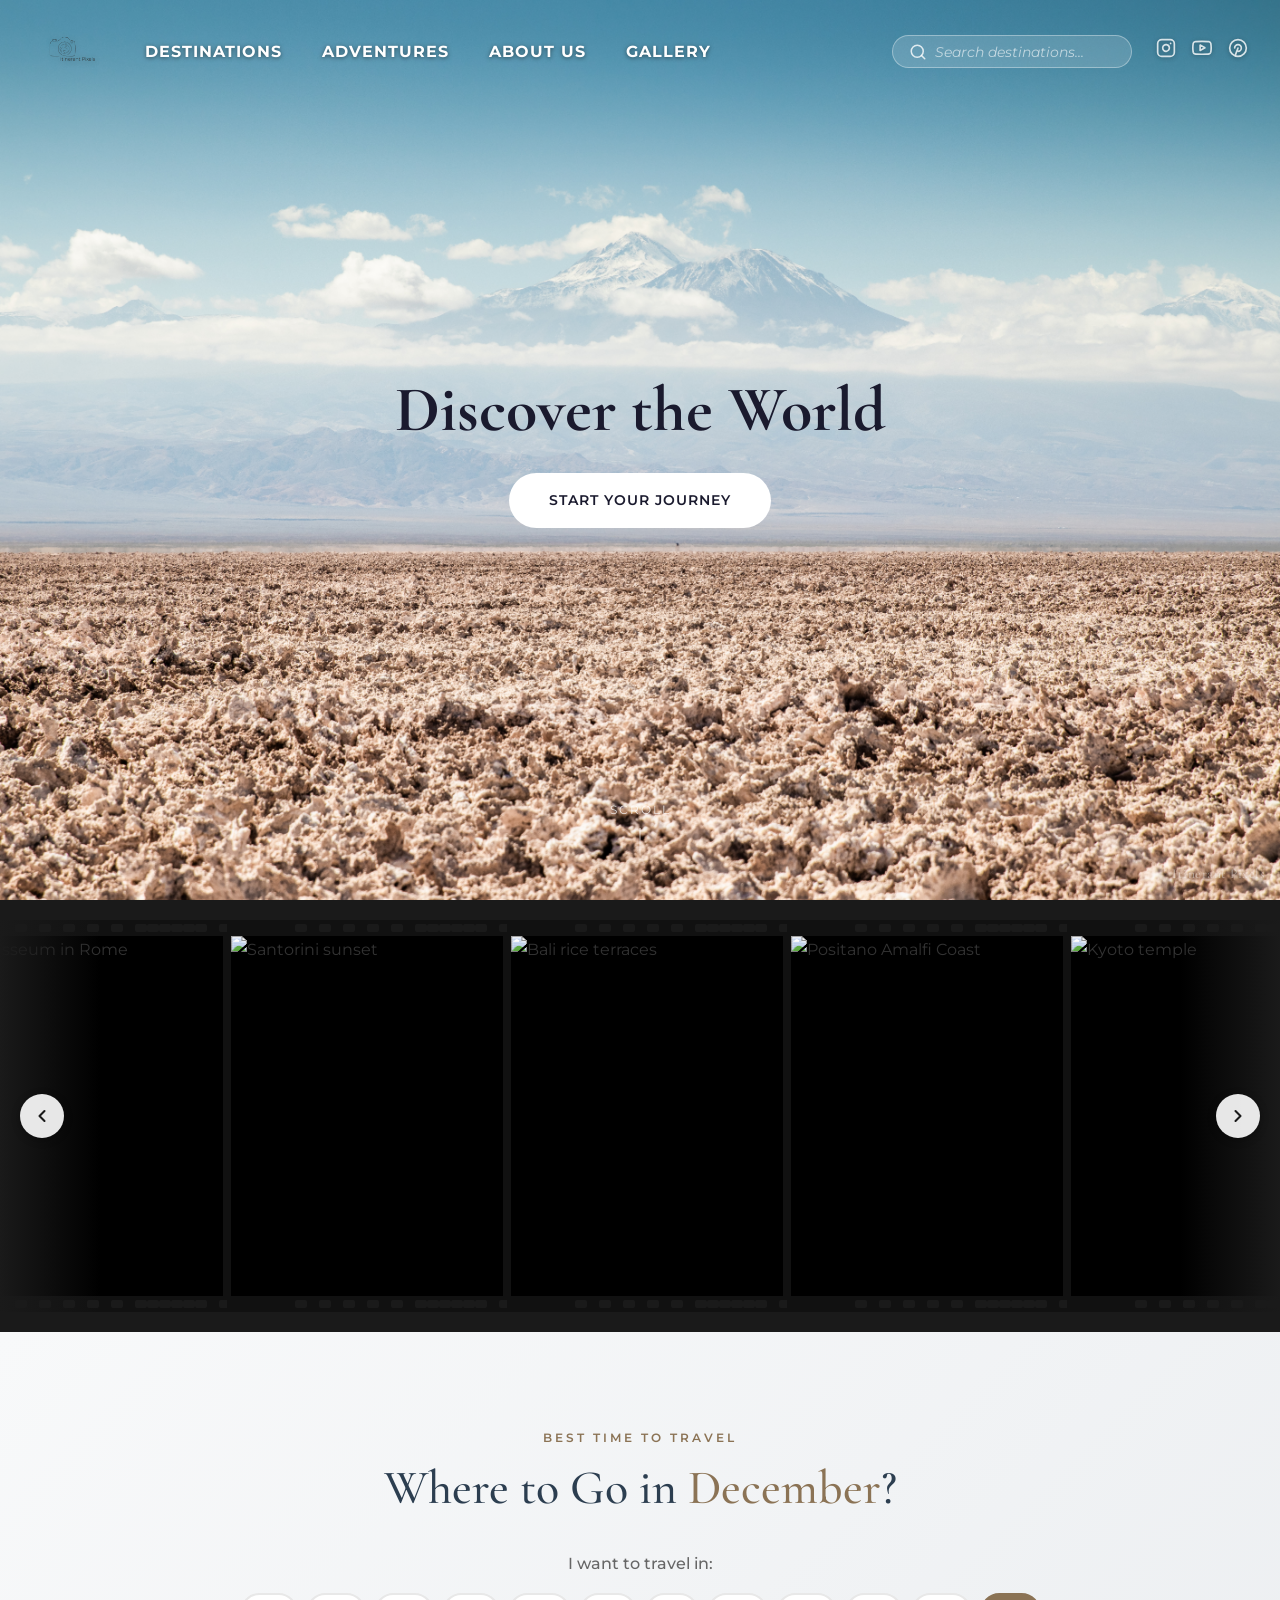
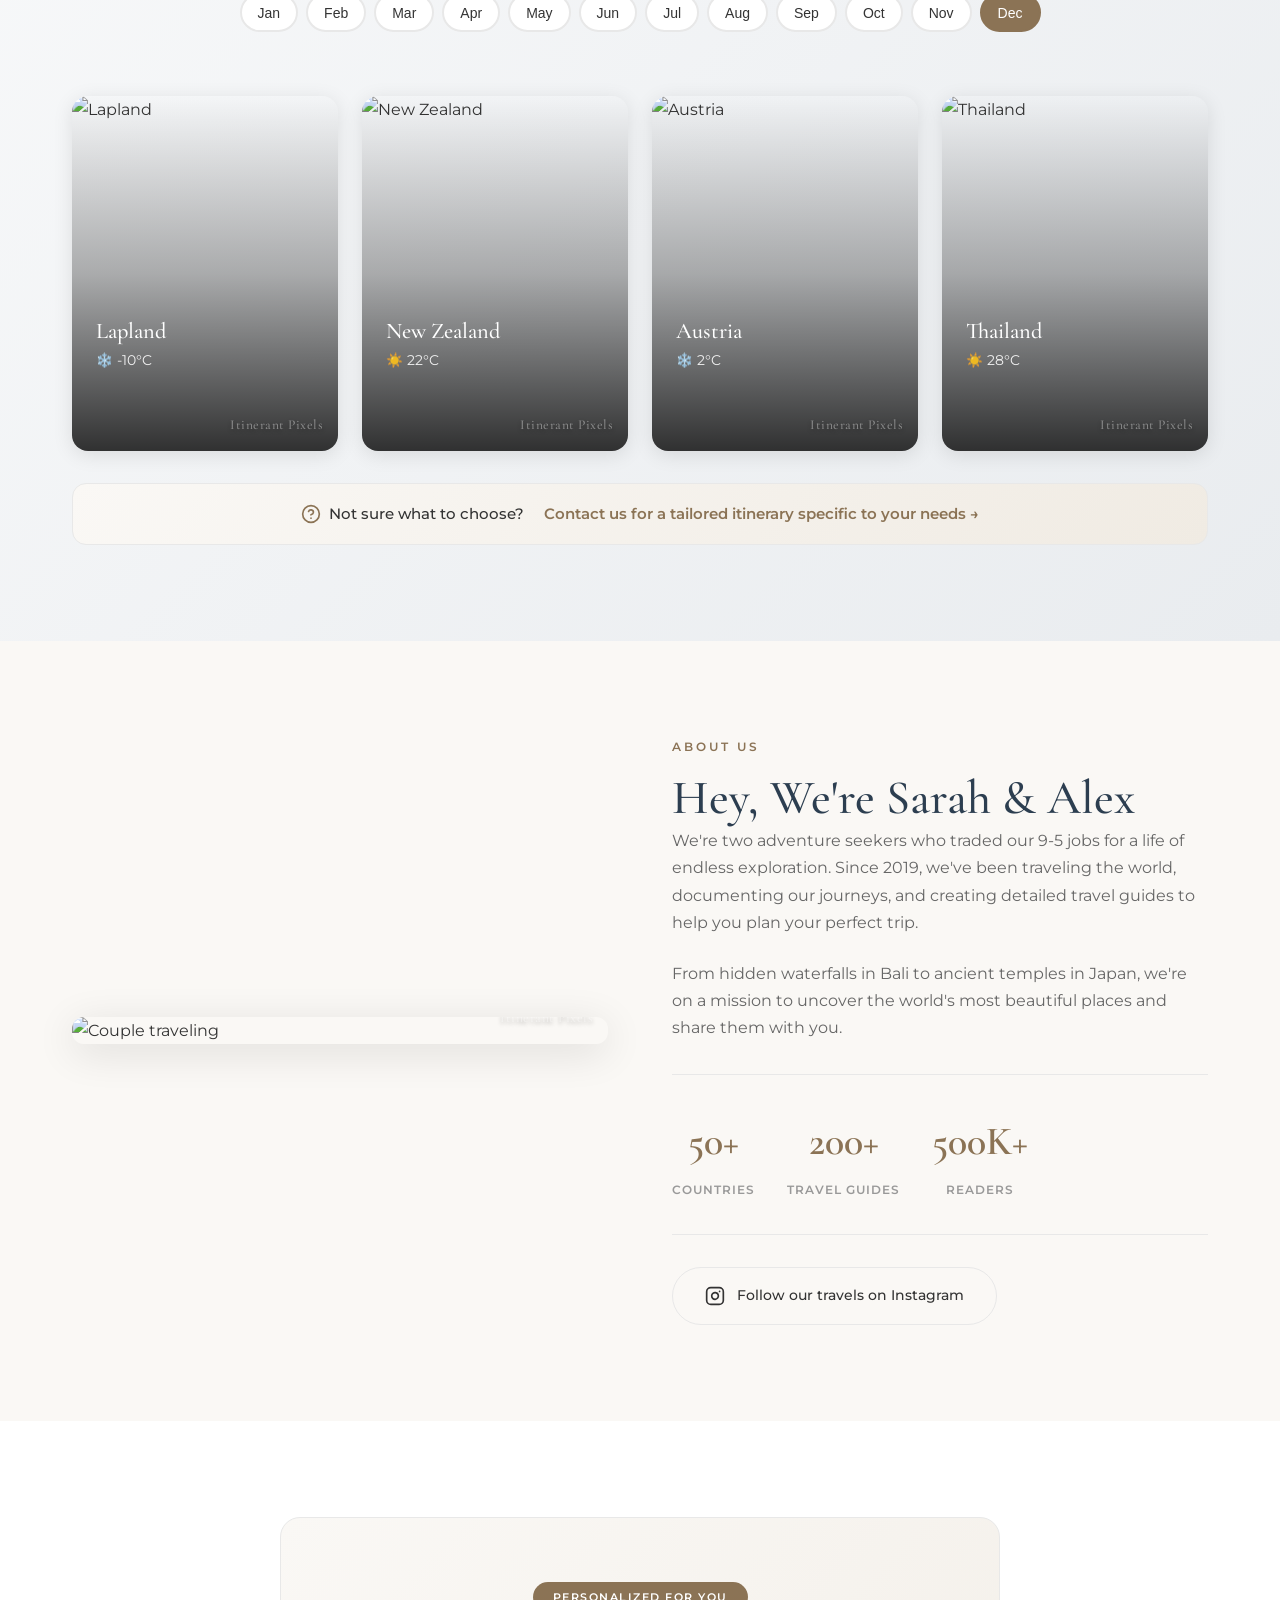
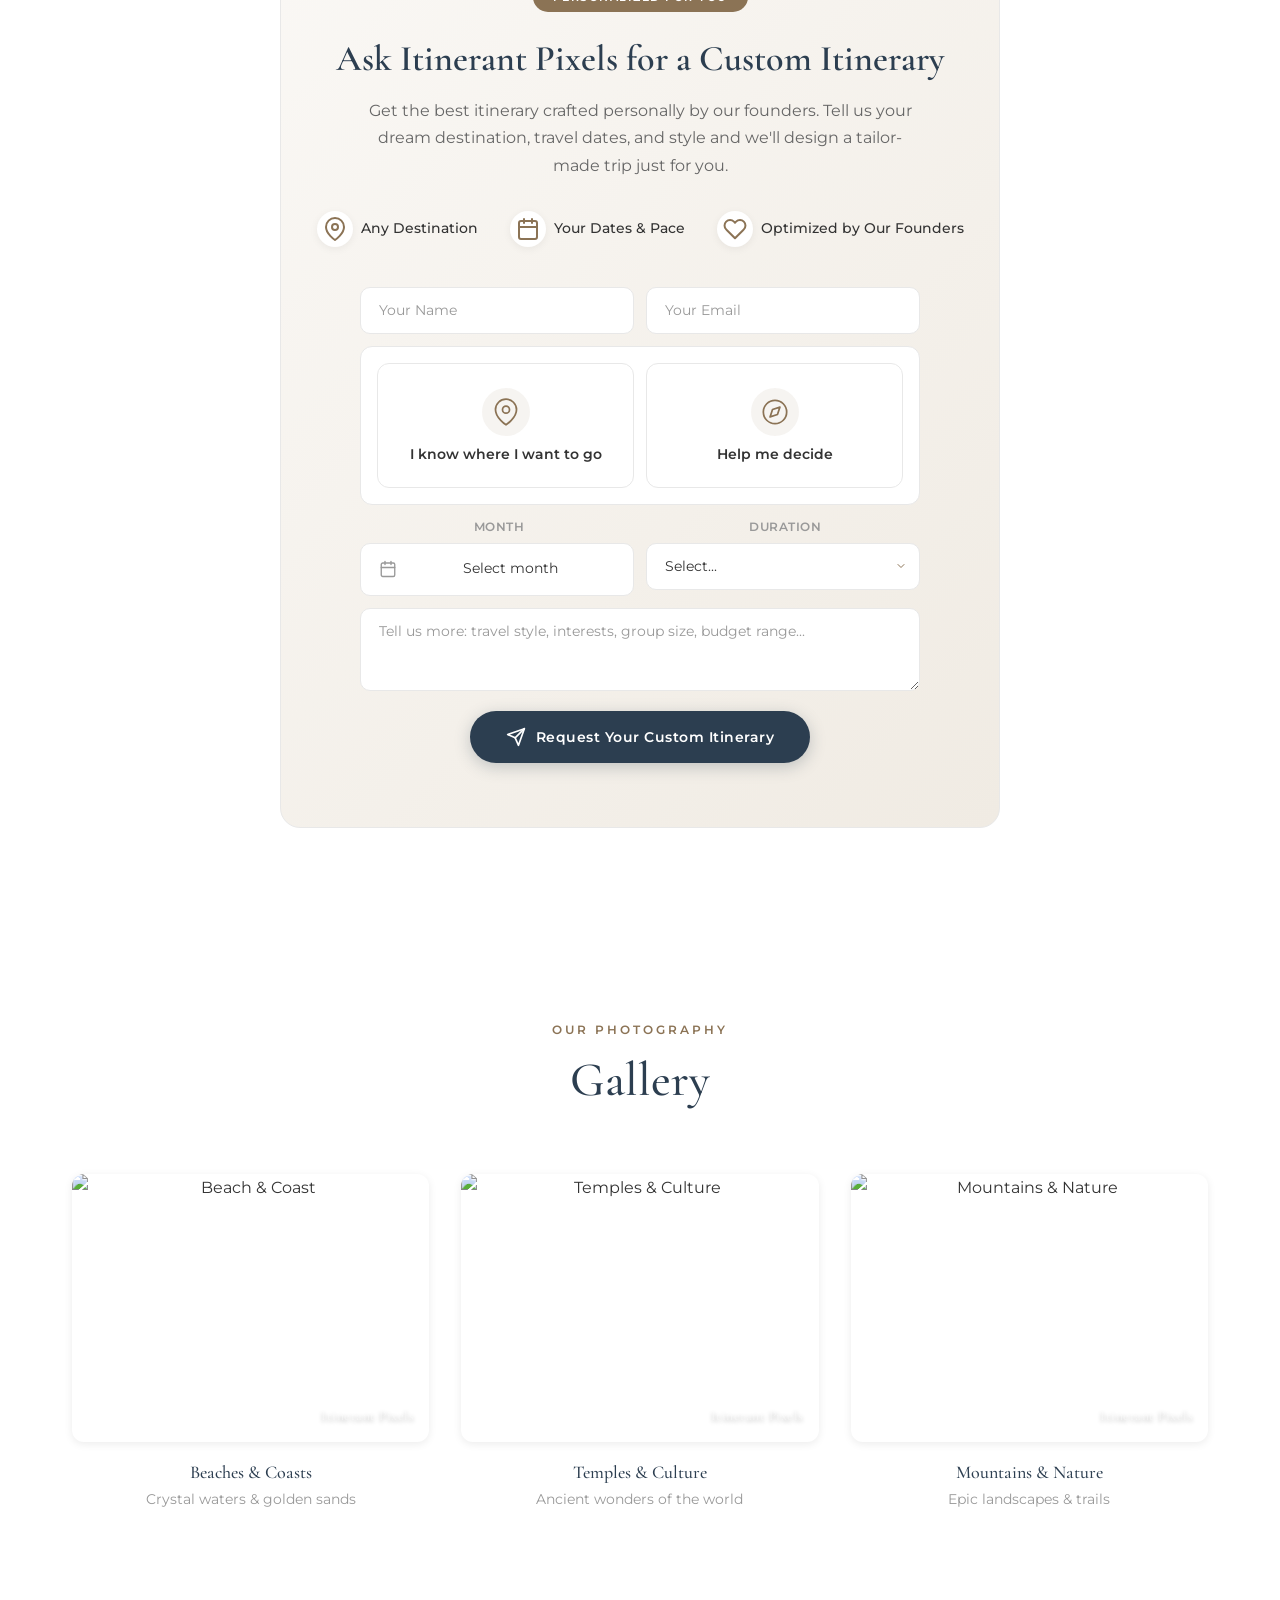
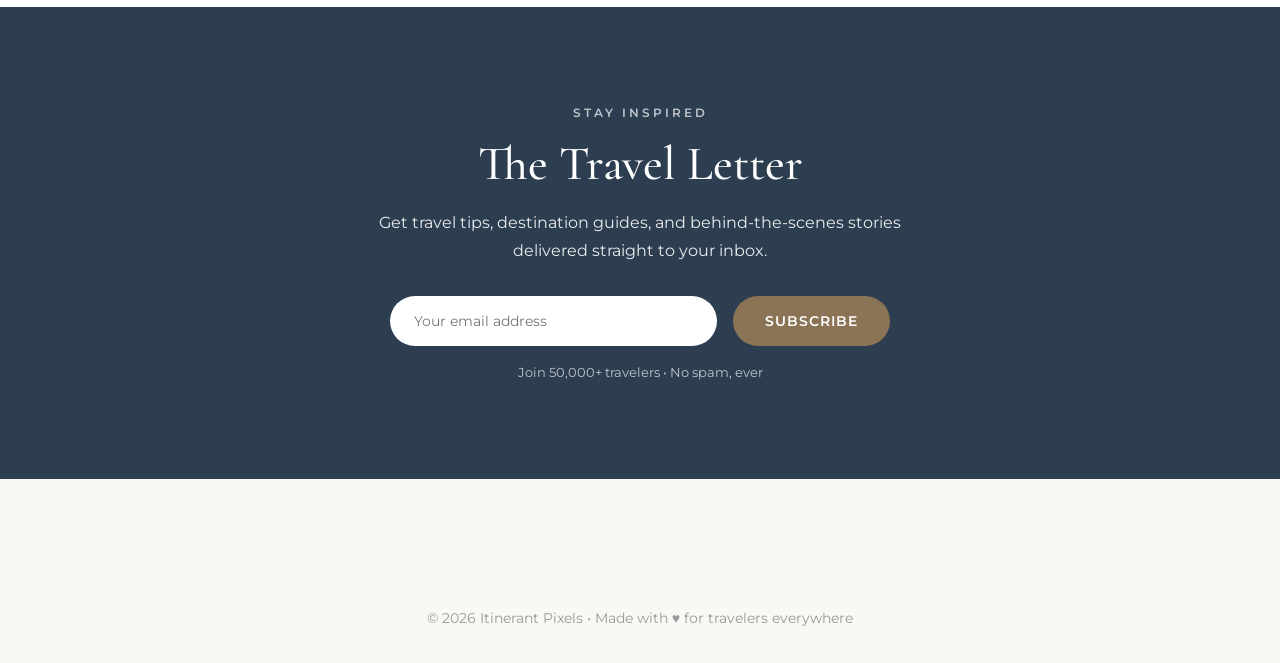
==== commit d19f0efd: "Replace flat dropdown with hierarchical continent→country hover menu across all pages" ====
--- a/index.html
+++ b/index.html
@@ -23,29 +23,69 @@
                 <ul class="nav-menu">
                     <li class="nav-item dropdown">
                         <a href="destinations.html" class="nav-link">Destinations</a>
-                        <div class="dropdown-menu">
-                            <div class="dropdown-column">
-                                <h4>Europe</h4>
-                                <a href="destination.html?d=italy">Italy</a>
-                                <a href="destination.html?d=greece">Greece</a>
-                                <a href="destination.html?d=portugal">Portugal</a>
-                                <a href="destination.html?d=spain">Spain</a>
-                                <a href="destination.html?d=france">France</a>
-                            </div>
-                            <div class="dropdown-column">
-                                <h4>Asia</h4>
-                                <a href="destination.html?d=bali">Bali</a>
-                                <a href="destination.html?d=japan">Japan</a>
-                                <a href="destination.html?d=thailand">Thailand</a>
-                                <a href="destination.html?d=vietnam">Vietnam</a>
-                                <a href="destination.html?d=srilanka">Sri Lanka</a>
-                            </div>
-                            <div class="dropdown-column">
-                                <h4>Americas</h4>
-                                <a href="destination.html?d=mexico">Mexico</a>
-                                <a href="destination.html?d=costarica">Costa Rica</a>
-                                <a href="destination.html?d=peru">Peru</a>
-                                <a href="destination.html?d=colombia">Colombia</a>
+                        <div class="dropdown-menu dropdown-hierarchical">
+                            <ul class="dropdown-continents">
+                                <li class="dropdown-continent active" data-continent="europe">
+                                    <span>Europe</span>
+                                    <svg width="12" height="12" viewBox="0 0 24 24" fill="none" stroke="currentColor" stroke-width="2.5"><polyline points="9 18 15 12 9 6"></polyline></svg>
+                                </li>
+                                <li class="dropdown-continent" data-continent="asia">
+                                    <span>Asia</span>
+                                    <svg width="12" height="12" viewBox="0 0 24 24" fill="none" stroke="currentColor" stroke-width="2.5"><polyline points="9 18 15 12 9 6"></polyline></svg>
+                                </li>
+                                <li class="dropdown-continent" data-continent="americas">
+                                    <span>Americas</span>
+                                    <svg width="12" height="12" viewBox="0 0 24 24" fill="none" stroke="currentColor" stroke-width="2.5"><polyline points="9 18 15 12 9 6"></polyline></svg>
+                                </li>
+                                <li class="dropdown-continent" data-continent="africa">
+                                    <span>Africa & Middle East</span>
+                                    <svg width="12" height="12" viewBox="0 0 24 24" fill="none" stroke="currentColor" stroke-width="2.5"><polyline points="9 18 15 12 9 6"></polyline></svg>
+                                </li>
+                                <li class="dropdown-continent" data-continent="oceania">
+                                    <span>Oceania</span>
+                                    <svg width="12" height="12" viewBox="0 0 24 24" fill="none" stroke="currentColor" stroke-width="2.5"><polyline points="9 18 15 12 9 6"></polyline></svg>
+                                </li>
+                            </ul>
+                            <div class="dropdown-countries-panel">
+                                <div class="dropdown-countries active" data-continent="europe">
+                                    <a href="destination.html?d=italy">Italy</a>
+                                    <a href="destination.html?d=greece">Greece</a>
+                                    <a href="destination.html?d=portugal">Portugal</a>
+                                    <a href="destination.html?d=spain">Spain</a>
+                                    <a href="destination.html?d=france">France</a>
+                                    <a href="destination.html?d=croatia">Croatia</a>
+                                    <a href="destination.html?d=iceland">Iceland</a>
+                                    <a href="destination.html?d=norway">Norway</a>
+                                    <a href="destination.html?d=netherlands">Netherlands</a>
+                                    <a href="destination.html?d=austria">Austria</a>
+                                    <a href="destination.html?d=switzerland">Switzerland</a>
+                                </div>
+                                <div class="dropdown-countries" data-continent="asia">
+                                    <a href="destination.html?d=bali">Bali</a>
+                                    <a href="destination.html?d=japan">Japan</a>
+                                    <a href="destination.html?d=thailand">Thailand</a>
+                                    <a href="destination.html?d=vietnam">Vietnam</a>
+                                    <a href="destination.html?d=srilanka">Sri Lanka</a>
+                                    <a href="destination.html?d=india">India</a>
+                                    <a href="destination.html?d=maldives">Maldives</a>
+                                </div>
+                                <div class="dropdown-countries" data-continent="americas">
+                                    <a href="destination.html?d=mexico">Mexico</a>
+                                    <a href="destination.html?d=costarica">Costa Rica</a>
+                                    <a href="destination.html?d=peru">Peru</a>
+                                    <a href="destination.html?d=colombia">Colombia</a>
+                                    <a href="destination.html?d=brazil">Brazil</a>
+                                </div>
+                                <div class="dropdown-countries" data-continent="africa">
+                                    <a href="destination.html?d=morocco">Morocco</a>
+                                    <a href="destination.html?d=egypt">Egypt</a>
+                                    <a href="destination.html?d=tanzania">Tanzania</a>
+                                    <a href="destination.html?d=jordan">Jordan</a>
+                                </div>
+                                <div class="dropdown-countries" data-continent="oceania">
+                                    <a href="destination.html?d=australia">Australia</a>
+                                    <a href="destination.html?d=newzealand">New Zealand</a>
+                                </div>
                             </div>
                         </div>
                     </li>
@@ -291,7 +331,7 @@
                         <span class="cta-feature-icon">
                             <svg xmlns="http://www.w3.org/2000/svg" width="24" height="24" viewBox="0 0 24 24" fill="none" stroke="currentColor" stroke-width="2" stroke-linecap="round" stroke-linejoin="round"><path d="M20.84 4.61a5.5 5.5 0 0 0-7.78 0L12 5.67l-1.06-1.06a5.5 5.5 0 0 0-7.78 7.78l1.06 1.06L12 21.23l7.78-7.78 1.06-1.06a5.5 5.5 0 0 0 0-7.78z"></path></svg>
                         </span>
-                        <span>Founder Curated</span>
+                        <span>Optimized by Our Founders</span>
                     </div>
                 </div>
                 <form class="cta-form" id="customItineraryForm">
@@ -409,13 +449,39 @@
                         </div>
                     </div>
                     <div class="cta-form-row cta-dates-row">
+                        <div class="cta-date-field cta-month-field">
+                            <label for="ctaTravelMonth">Month</label>
+                            <div class="cta-month-trigger" id="ctaMonthTrigger" tabindex="0">
+                                <svg class="cta-month-icon" xmlns="http://www.w3.org/2000/svg" width="18" height="18" viewBox="0 0 24 24" fill="none" stroke="currentColor" stroke-width="1.8" stroke-linecap="round" stroke-linejoin="round"><rect x="3" y="4" width="18" height="18" rx="2" ry="2"></rect><line x1="16" y1="2" x2="16" y2="6"></line><line x1="8" y1="2" x2="8" y2="6"></line><line x1="3" y1="10" x2="21" y2="10"></line></svg>
+                                <span class="cta-month-text" id="ctaMonthText">Select month</span>
+                                <input type="hidden" id="ctaTravelMonth" name="travelMonth">
+                            </div>
+                            <div class="cta-month-dropdown" id="ctaMonthDropdown">
+                                <div class="cta-month-nav">
+                                    <button type="button" class="cta-month-nav-btn" id="ctaMonthPrev">
+                                        <svg width="16" height="16" viewBox="0 0 24 24" fill="none" stroke="currentColor" stroke-width="2.5"><polyline points="15 18 9 12 15 6"></polyline></svg>
+                                    </button>
+                                    <span class="cta-month-year" id="ctaMonthYear">2026</span>
+                                    <button type="button" class="cta-month-nav-btn" id="ctaMonthNext">
+                                        <svg width="16" height="16" viewBox="0 0 24 24" fill="none" stroke="currentColor" stroke-width="2.5"><polyline points="9 18 15 12 9 6"></polyline></svg>
+                                    </button>
+                                </div>
+                                <div class="cta-month-grid" id="ctaMonthGrid"></div>
+                                <button type="button" class="cta-month-flexible" id="ctaMonthFlexible">I'm flexible</button>
+                            </div>
+                        </div>
                         <div class="cta-date-field">
-                            <label for="ctaDateFrom">From</label>
-                            <input type="date" id="ctaDateFrom" name="dateFrom">
-                        </div>
-                        <div class="cta-date-field">
-                            <label for="ctaDateTo">To</label>
-                            <input type="date" id="ctaDateTo" name="dateTo">
+                            <label for="ctaDuration">Duration</label>
+                            <select id="ctaDuration" name="duration">
+                                <option value="" disabled selected>Select...</option>
+                                <option value="3-5 days">3–5 days</option>
+                                <option value="1 week">1 week</option>
+                                <option value="10 days">10 days</option>
+                                <option value="2 weeks">2 weeks</option>
+                                <option value="3 weeks">3 weeks</option>
+                                <option value="1 month+">1 month+</option>
+                                <option value="Flexible">Flexible</option>
+                            </select>
                         </div>
                     </div>
                     <textarea name="details" placeholder="Tell us more: travel style, interests, group size, budget range..." rows="3"></textarea>
@@ -423,7 +489,7 @@
                         <svg xmlns="http://www.w3.org/2000/svg" width="20" height="20" viewBox="0 0 24 24" fill="none" stroke="currentColor" stroke-width="2" stroke-linecap="round" stroke-linejoin="round"><line x1="22" y1="2" x2="11" y2="13"></line><polygon points="22 2 15 22 11 13 2 9 22 2"></polygon></svg>
                         Request Your Custom Itinerary
                     </button>
-                    <p class="cta-form-success" id="ctaFormSuccess" style="display:none">✓ Request sent! We'll get back to you within 48 hours.</p>
+                    <p class="cta-form-success" id="ctaFormSuccess" style="display:none">✓ Request sent! We'll get back to you at the email you provided within 48 hours. You can also reach us at <a href="mailto:info@itinerantpixels.com">info@itinerantpixels.com</a></p>
                 </form>
             </div>
         </div>
--- a/styles.css
+++ b/styles.css
@@ -263,21 +263,35 @@
     position: relative;
 }
 
+.dropdown {
+    position: relative;
+}
+
 .dropdown-menu {
     position: absolute;
     top: 100%;
     left: 0;
     background: var(--color-white);
-    border-radius: 8px;
-    box-shadow: var(--shadow-lg);
-    padding: 1.5rem;
+    border-radius: 10px;
+    box-shadow: 0 8px 32px rgba(0, 0, 0, 0.12), 0 2px 8px rgba(0, 0, 0, 0.06);
+    padding: 0;
+    margin-top: 0;
     display: none;
-    gap: 2rem;
-    min-width: 500px;
-    max-width: calc(100vw - 2rem);
     opacity: 0;
     visibility: hidden;
-    transition: var(--transition-normal);
+    transition: opacity 0.2s ease, visibility 0.2s ease;
+    z-index: 1001;
+    overflow: hidden;
+}
+
+/* Invisible bridge to keep hover connected */
+.dropdown-menu::before {
+    content: '';
+    position: absolute;
+    top: -1rem;
+    left: -1rem;
+    right: -1rem;
+    height: 1.5rem;
 }
 
 .dropdown:hover .dropdown-menu {
@@ -286,24 +300,78 @@
     visibility: visible;
 }
 
-.dropdown-column h4 {
+/* Hierarchical dropdown layout */
+.dropdown-hierarchical {
+    width: 380px;
+}
+
+.dropdown-continents {
+    list-style: none;
+    padding: 0.5rem 0;
+    margin: 0;
+    border-right: 1.5px solid var(--color-border);
+    min-width: 160px;
+    background: var(--color-cream);
+}
+
+.dropdown-continent {
+    display: flex;
+    align-items: center;
+    justify-content: space-between;
+    padding: 0.6rem 1rem 0.6rem 1.25rem;
     font-family: var(--font-body);
-    font-size: 0.75rem;
-    font-weight: 600;
-    text-transform: uppercase;
-    letter-spacing: 1px;
-    color: var(--color-text-muted);
-    margin-bottom: 0.75rem;
-}
-
-.dropdown-column a {
+    font-size: 0.88rem;
+    font-weight: 500;
+    color: var(--color-text);
+    cursor: pointer;
+    transition: background 0.15s ease, color 0.15s ease;
+    user-select: none;
+}
+
+.dropdown-continent svg {
+    opacity: 0.3;
+    transition: opacity 0.15s ease;
+}
+
+.dropdown-continent:hover,
+.dropdown-continent.active {
+    background: var(--color-white);
+    color: var(--color-secondary);
+}
+
+.dropdown-continent:hover svg,
+.dropdown-continent.active svg {
+    opacity: 0.7;
+    stroke: var(--color-secondary);
+}
+
+.dropdown-countries-panel {
+    flex: 1;
+    min-width: 180px;
+    padding: 0.75rem 0;
+}
+
+.dropdown-countries {
+    display: none;
+    flex-direction: column;
+    padding: 0 1.25rem;
+}
+
+.dropdown-countries.active {
+    display: flex;
+}
+
+.dropdown-countries a {
     display: block;
     padding: 0.4rem 0;
-    font-size: 0.9rem;
+    font-family: var(--font-body);
+    font-size: 0.88rem;
     color: var(--color-text);
-}
-
-.dropdown-column a:hover {
+    text-decoration: none;
+    transition: color 0.15s ease;
+}
+
+.dropdown-countries a:hover {
     color: var(--color-secondary);
 }
 
@@ -1892,13 +1960,201 @@
     padding-left: 0.25rem;
 }
 
-.cta-date-field input[type="date"] {
+.cta-date-field input[type="month"] {
     cursor: pointer;
 }
 
-.cta-date-field input[type="date"]::-webkit-calendar-picker-indicator {
+.cta-date-field input[type="month"]::-webkit-calendar-picker-indicator {
     opacity: 0.5;
     cursor: pointer;
+}
+
+/* Custom Month Picker (Google Flights style) */
+.cta-month-field {
+    position: relative;
+}
+
+.cta-month-trigger {
+    display: flex;
+    align-items: center;
+    gap: 0.6rem;
+    width: 100%;
+    padding: 0.85rem 1.15rem;
+    border: 1.5px solid var(--color-border);
+    border-radius: 10px;
+    font-family: var(--font-body);
+    font-size: 0.88rem;
+    color: var(--color-text);
+    background: var(--color-white);
+    cursor: pointer;
+    transition: border-color 0.2s ease, box-shadow 0.2s ease;
+    outline: none;
+    user-select: none;
+}
+
+.cta-month-trigger:hover {
+    border-color: var(--color-text-muted);
+}
+
+.cta-month-trigger:focus,
+.cta-month-trigger.active {
+    border-color: var(--color-secondary);
+    box-shadow: 0 0 0 3px rgba(139, 115, 85, 0.12);
+}
+
+.cta-month-icon {
+    color: var(--color-text-muted);
+    flex-shrink: 0;
+}
+
+.cta-month-text {
+    flex: 1;
+    overflow: hidden;
+    text-overflow: ellipsis;
+    white-space: nowrap;
+}
+
+.cta-month-text.placeholder {
+    color: var(--color-text-muted);
+}
+
+.cta-month-dropdown {
+    display: none;
+    position: absolute;
+    top: calc(100% + 6px);
+    left: 0;
+    z-index: 100;
+    width: 260px;
+    background: var(--color-white);
+    border: 1.5px solid var(--color-border);
+    border-radius: 12px;
+    box-shadow: 0 8px 32px rgba(0, 0, 0, 0.12), 0 2px 8px rgba(0, 0, 0, 0.06);
+    padding: 0.75rem;
+    animation: monthDropIn 0.18s ease;
+}
+
+.cta-month-dropdown.open {
+    display: block;
+}
+
+@keyframes monthDropIn {
+    from { opacity: 0; transform: translateY(-4px); }
+    to { opacity: 1; transform: translateY(0); }
+}
+
+.cta-month-nav {
+    display: flex;
+    align-items: center;
+    justify-content: space-between;
+    padding: 0.25rem 0.2rem 0.6rem;
+}
+
+.cta-month-year {
+    font-family: var(--font-heading);
+    font-size: 1.05rem;
+    font-weight: 600;
+    color: var(--color-text);
+}
+
+.cta-month-nav-btn {
+    display: flex;
+    align-items: center;
+    justify-content: center;
+    width: 32px;
+    height: 32px;
+    border: none;
+    background: transparent;
+    border-radius: 50%;
+    color: var(--color-text-muted);
+    cursor: pointer;
+    transition: background 0.15s ease, color 0.15s ease;
+}
+
+.cta-month-nav-btn:hover {
+    background: var(--color-cream);
+    color: var(--color-text);
+}
+
+.cta-month-grid {
+    display: grid;
+    grid-template-columns: repeat(3, 1fr);
+    gap: 6px;
+}
+
+.cta-month-grid button {
+    padding: 0.55rem 0.25rem;
+    border: 1.5px solid transparent;
+    border-radius: 8px;
+    background: transparent;
+    font-family: var(--font-body);
+    font-size: 0.8rem;
+    font-weight: 500;
+    color: var(--color-text);
+    cursor: pointer;
+    transition: all 0.15s ease;
+}
+
+.cta-month-grid button:hover {
+    background: var(--color-cream);
+    border-color: var(--color-border);
+}
+
+.cta-month-grid button.selected {
+    background: var(--color-secondary);
+    color: var(--color-white);
+    border-color: var(--color-secondary);
+    font-weight: 600;
+}
+
+.cta-month-grid button.past {
+    color: var(--color-text-muted);
+    opacity: 0.4;
+    cursor: default;
+}
+
+.cta-month-grid button.past:hover {
+    background: transparent;
+    border-color: transparent;
+}
+
+.cta-month-flexible {
+    display: block;
+    width: 100%;
+    margin-top: 0.5rem;
+    padding: 0.55rem;
+    border: 1.5px dashed var(--color-border);
+    border-radius: 8px;
+    background: transparent;
+    font-family: var(--font-body);
+    font-size: 0.8rem;
+    font-weight: 500;
+    color: var(--color-text-muted);
+    cursor: pointer;
+    transition: all 0.15s ease;
+}
+
+.cta-month-flexible:hover {
+    border-color: var(--color-secondary);
+    color: var(--color-secondary);
+    background: rgba(139, 115, 85, 0.04);
+}
+
+.cta-month-flexible.selected {
+    border-color: var(--color-secondary);
+    background: var(--color-secondary);
+    color: var(--color-white);
+    border-style: solid;
+    font-weight: 600;
+}
+
+.cta-date-field select {
+    cursor: pointer;
+    appearance: none;
+    -webkit-appearance: none;
+    background-image: url("data:image/svg+xml,%3Csvg xmlns='http://www.w3.org/2000/svg' width='12' height='12' viewBox='0 0 24 24' fill='none' stroke='%238b7355' stroke-width='2' stroke-linecap='round' stroke-linejoin='round'%3E%3Cpolyline points='6 9 12 15 18 9'%3E%3C/polyline%3E%3C/svg%3E");
+    background-repeat: no-repeat;
+    background-position: right 0.75rem center;
+    padding-right: 2rem;
 }
 
 .cta-form textarea {
@@ -2227,6 +2483,21 @@
     margin: 0;
 }
 
+.footer-email {
+    margin-top: 0.4rem !important;
+    font-size: 0.82rem !important;
+}
+
+.footer-email a {
+    color: var(--color-secondary);
+    text-decoration: none;
+    transition: color 0.2s ease;
+}
+
+.footer-email a:hover {
+    color: var(--color-accent);
+}
+
 /* ========================================
    Responsive Design
    ======================================== */
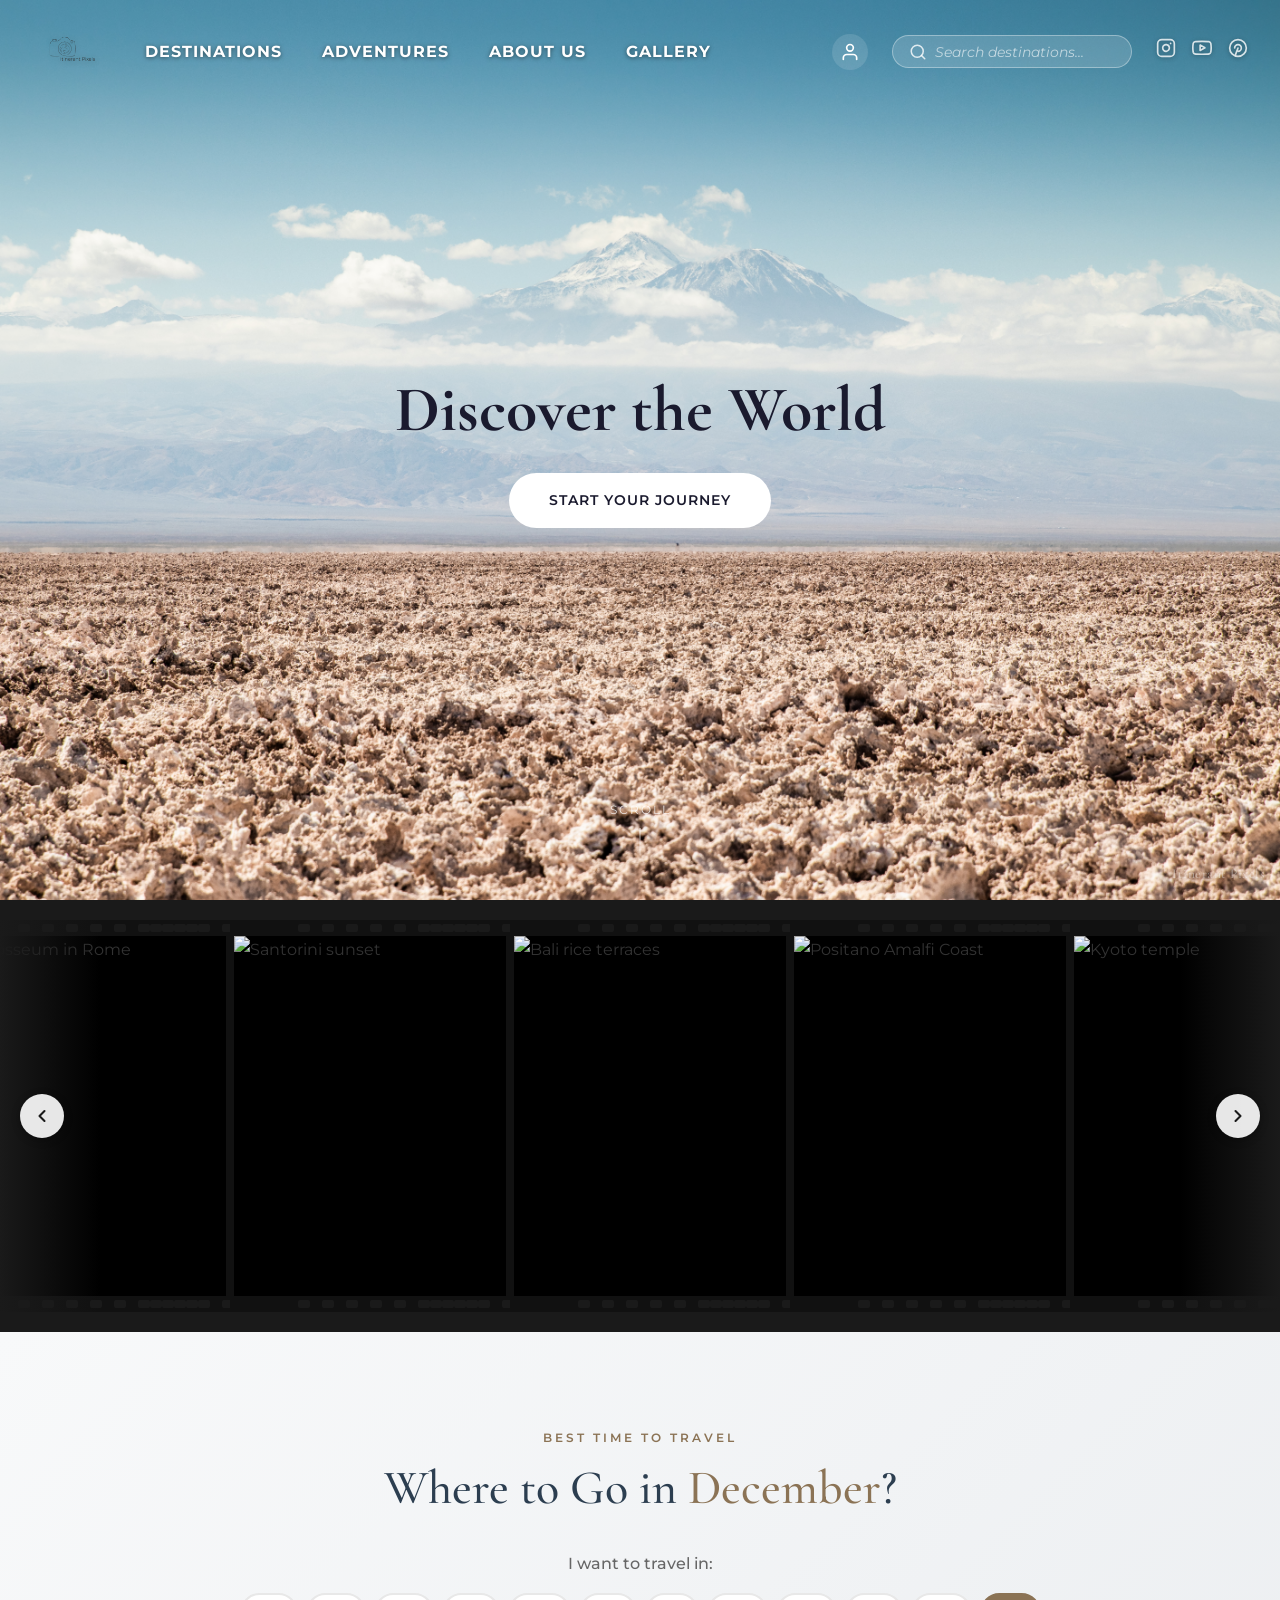
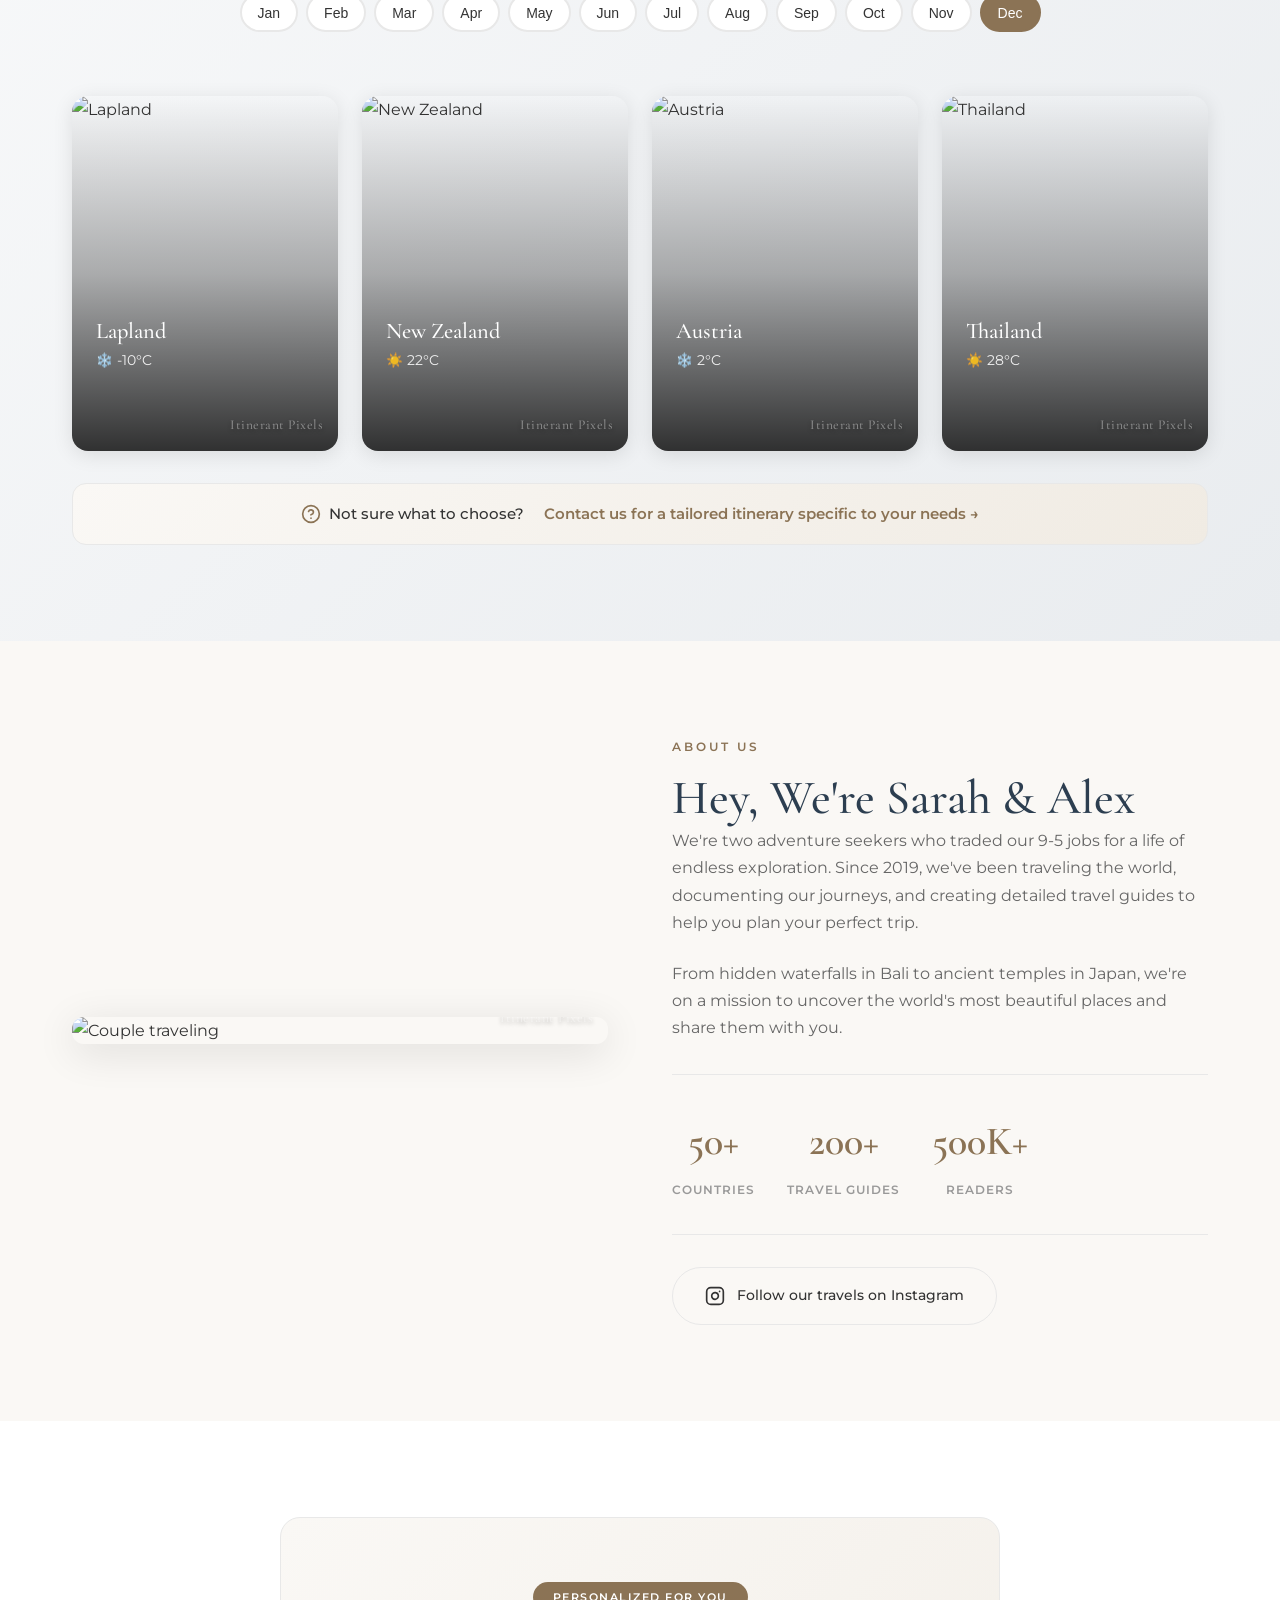
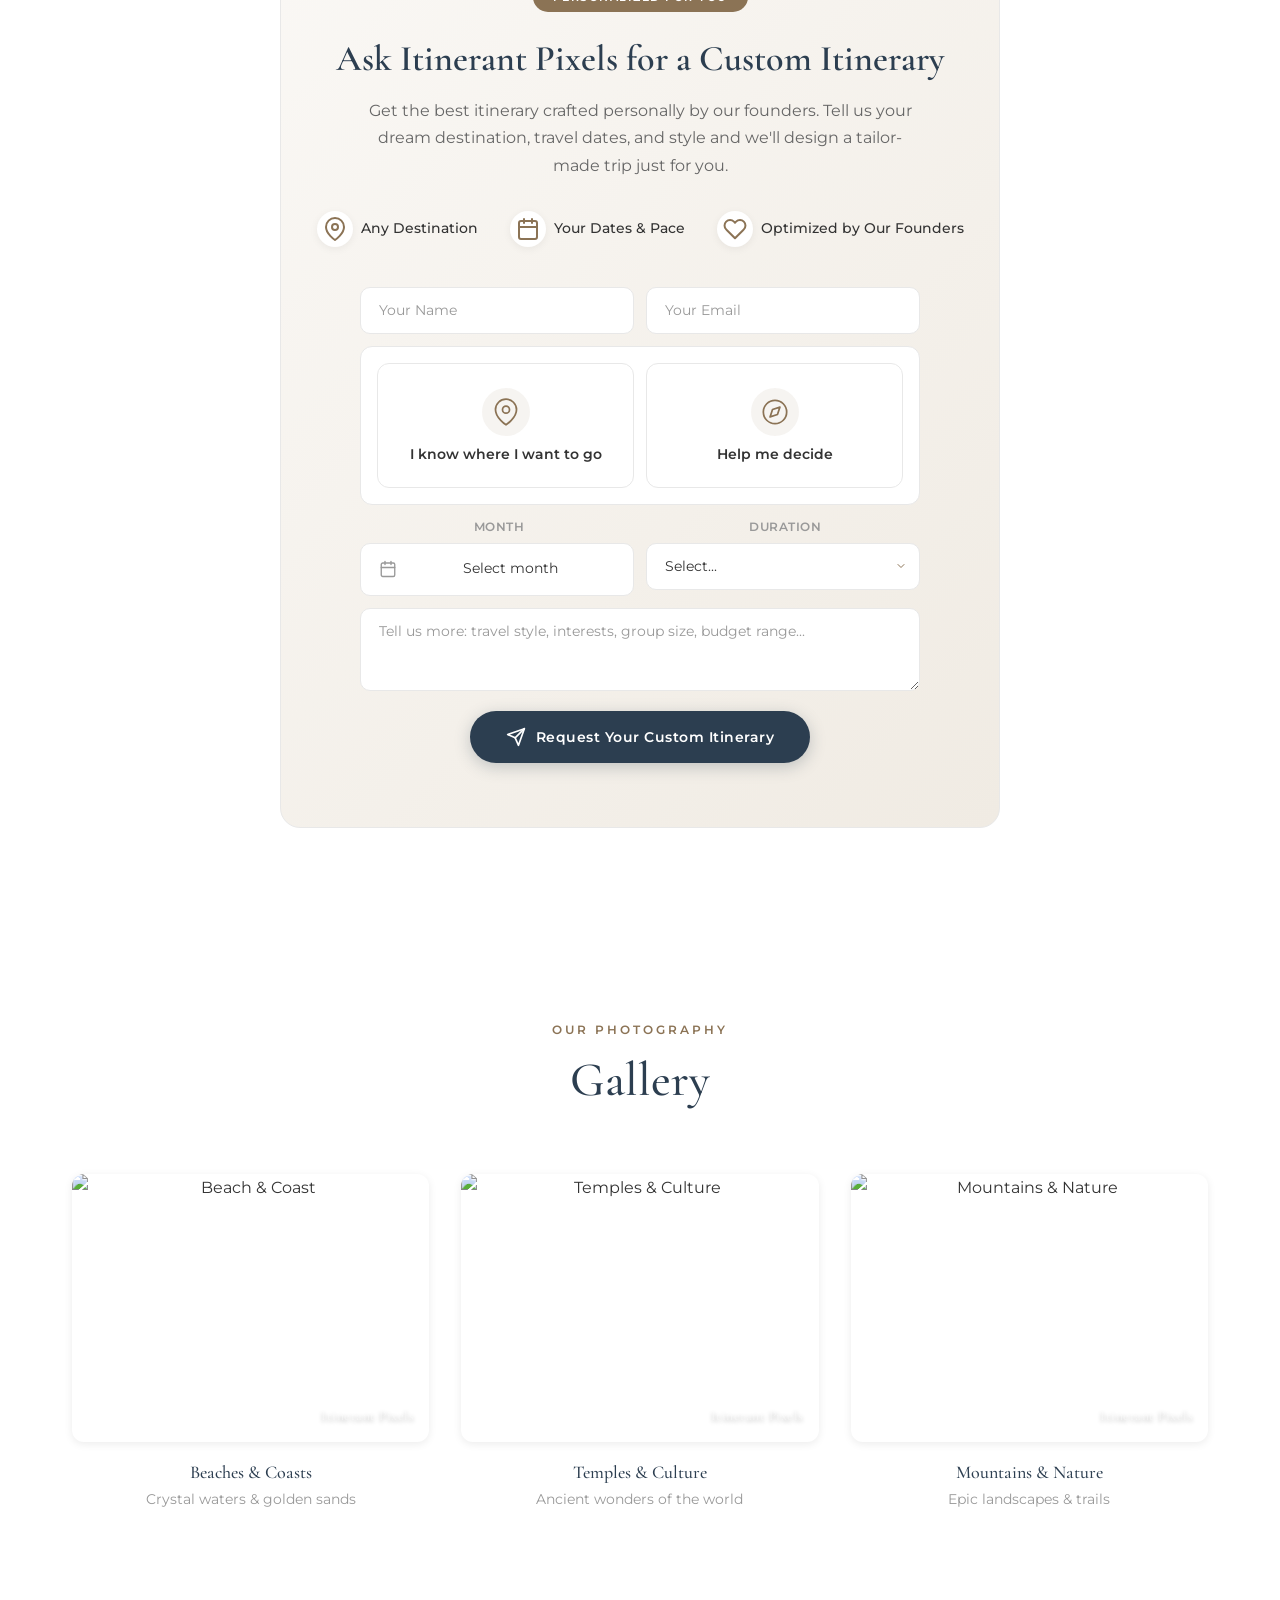
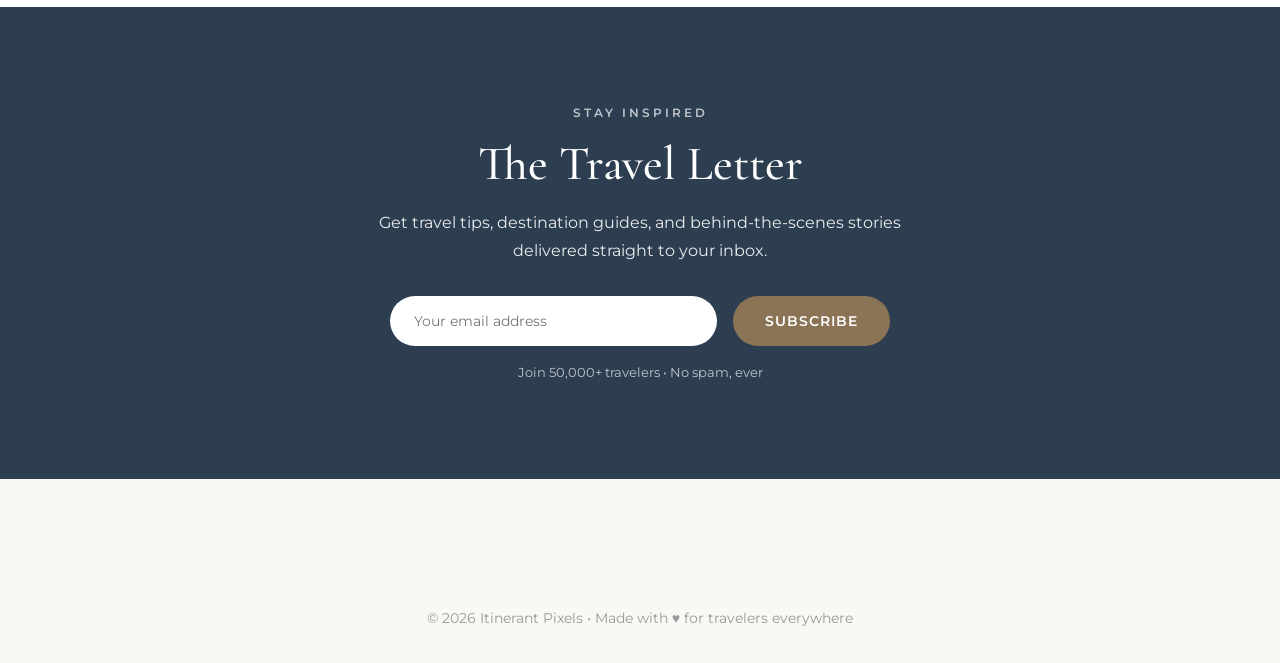
==== commit 0bc88670: "Add social feed, user auth, My Trips/Albums dashboard, and Instagram-style profile - Full auth syste" ====
--- a/index.html
+++ b/index.html
@@ -95,6 +95,9 @@
                 </ul>
             </div>
             <div class="nav-right-group">
+                <a href="my-trips.html" class="nav-account-link" title="My Trips">
+                    <svg xmlns="http://www.w3.org/2000/svg" width="20" height="20" viewBox="0 0 24 24" fill="none" stroke="currentColor" stroke-width="2" stroke-linecap="round" stroke-linejoin="round"><path d="M20 21v-2a4 4 0 0 0-4-4H8a4 4 0 0 0-4 4v2"/><circle cx="12" cy="7" r="4"/></svg>
+                </a>
                 <div class="nav-search-inline">
                     <svg xmlns="http://www.w3.org/2000/svg" width="18" height="18" viewBox="0 0 24 24" fill="none" stroke="currentColor" stroke-width="2" stroke-linecap="round" stroke-linejoin="round"><circle cx="11" cy="11" r="8"></circle><line x1="21" y1="21" x2="16.65" y2="16.65"></line></svg>
                     <input type="text" class="nav-search-input" id="navSearchInput" placeholder="Search destinations...">
--- a/styles.css
+++ b/styles.css
@@ -209,6 +209,22 @@
     margin-left: auto;
 }
 
+.nav-account-link {
+    display: flex;
+    align-items: center;
+    justify-content: center;
+    width: 36px;
+    height: 36px;
+    border-radius: 50%;
+    background: rgba(255,255,255,0.12);
+    color: #fff;
+    transition: background 0.2s;
+}
+.nav-account-link:hover {
+    background: rgba(255,255,255,0.25);
+}
+.nav-account-link svg { stroke: #fff; }
+
 .nav-menu {
     display: flex;
     align-items: center;
